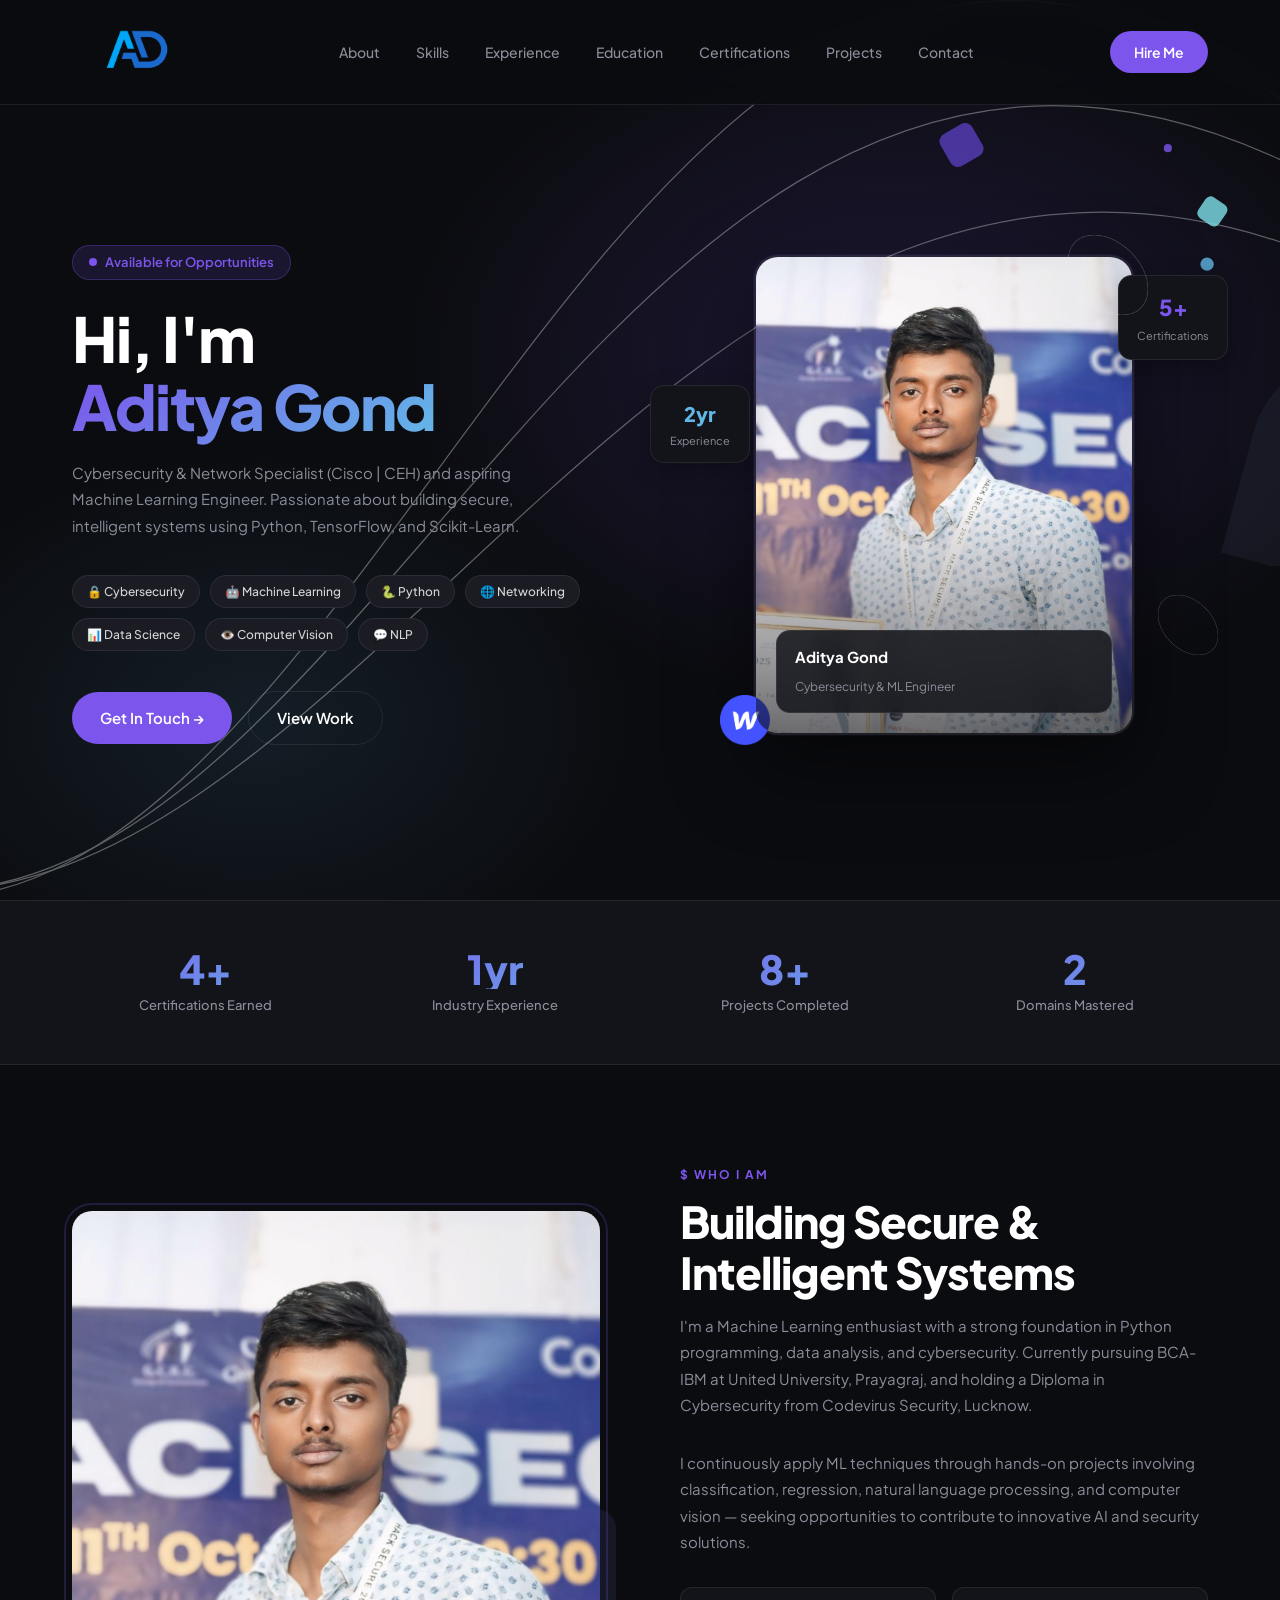
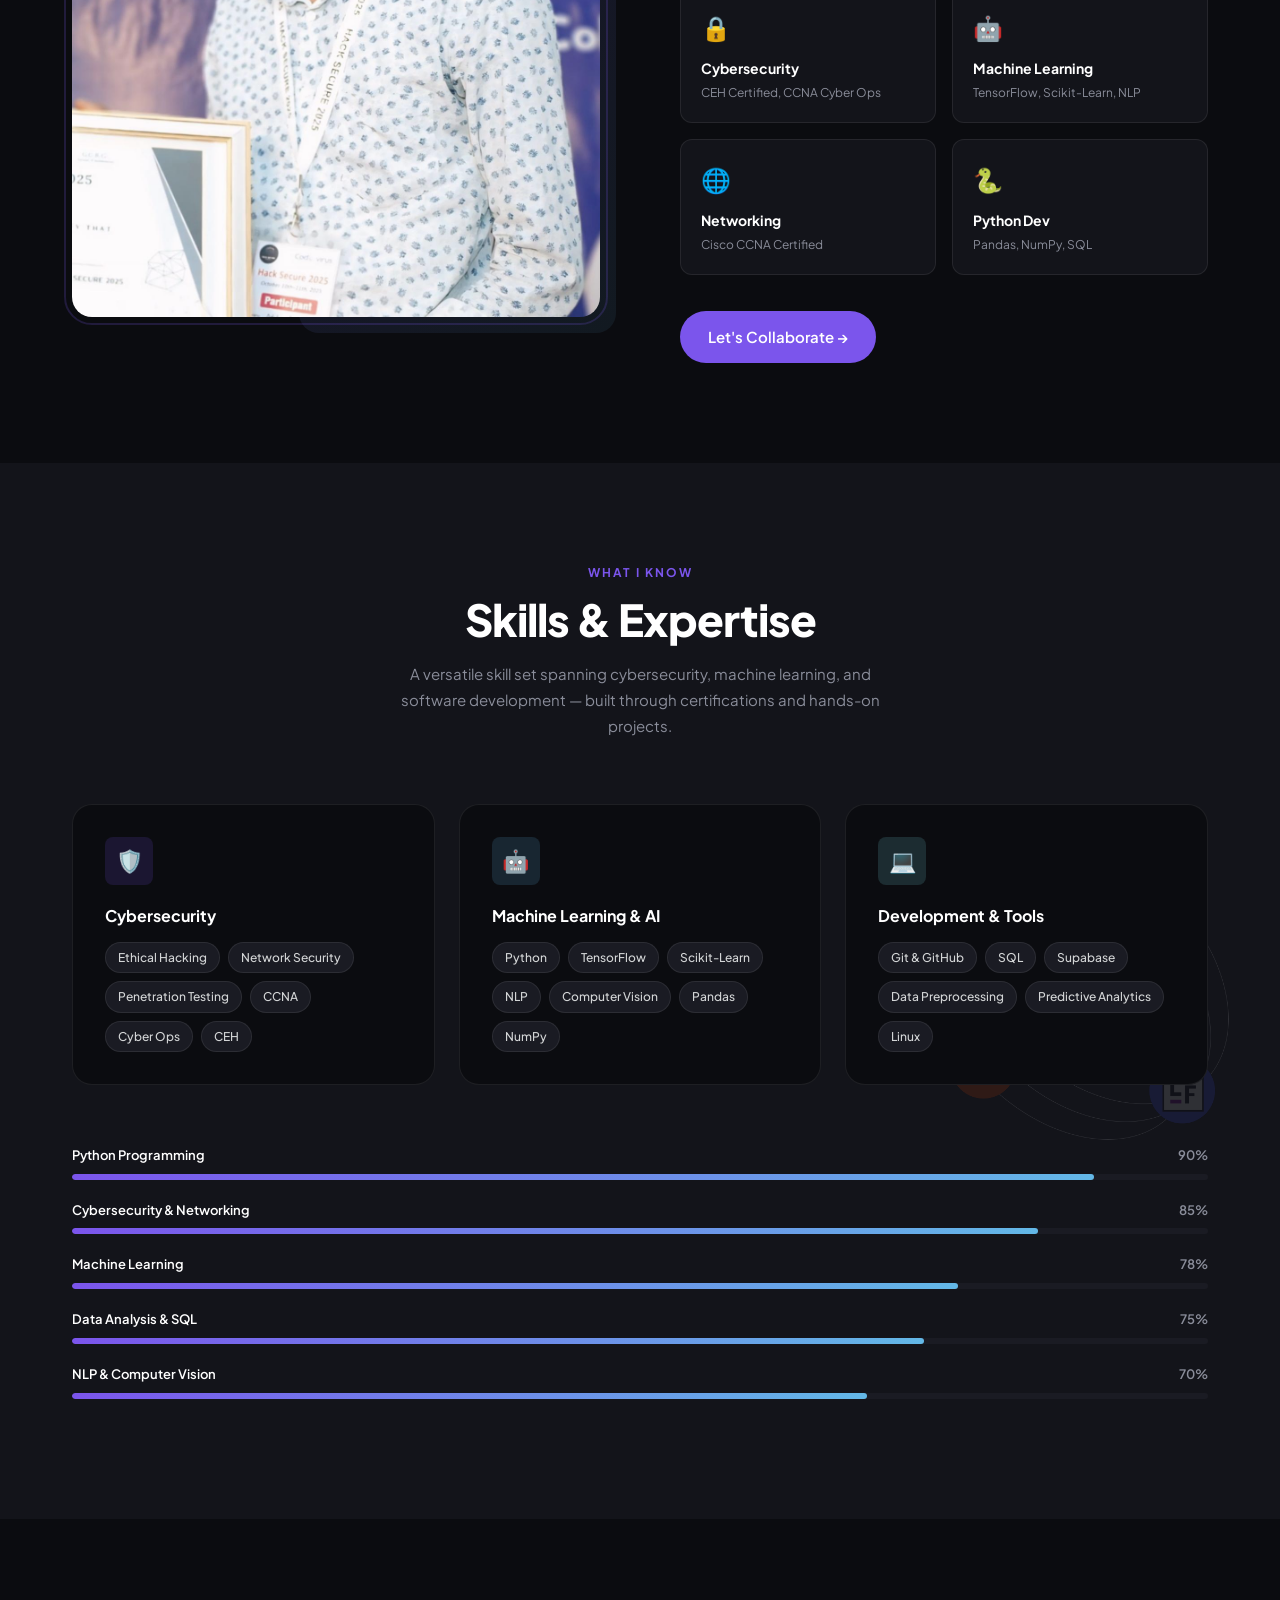
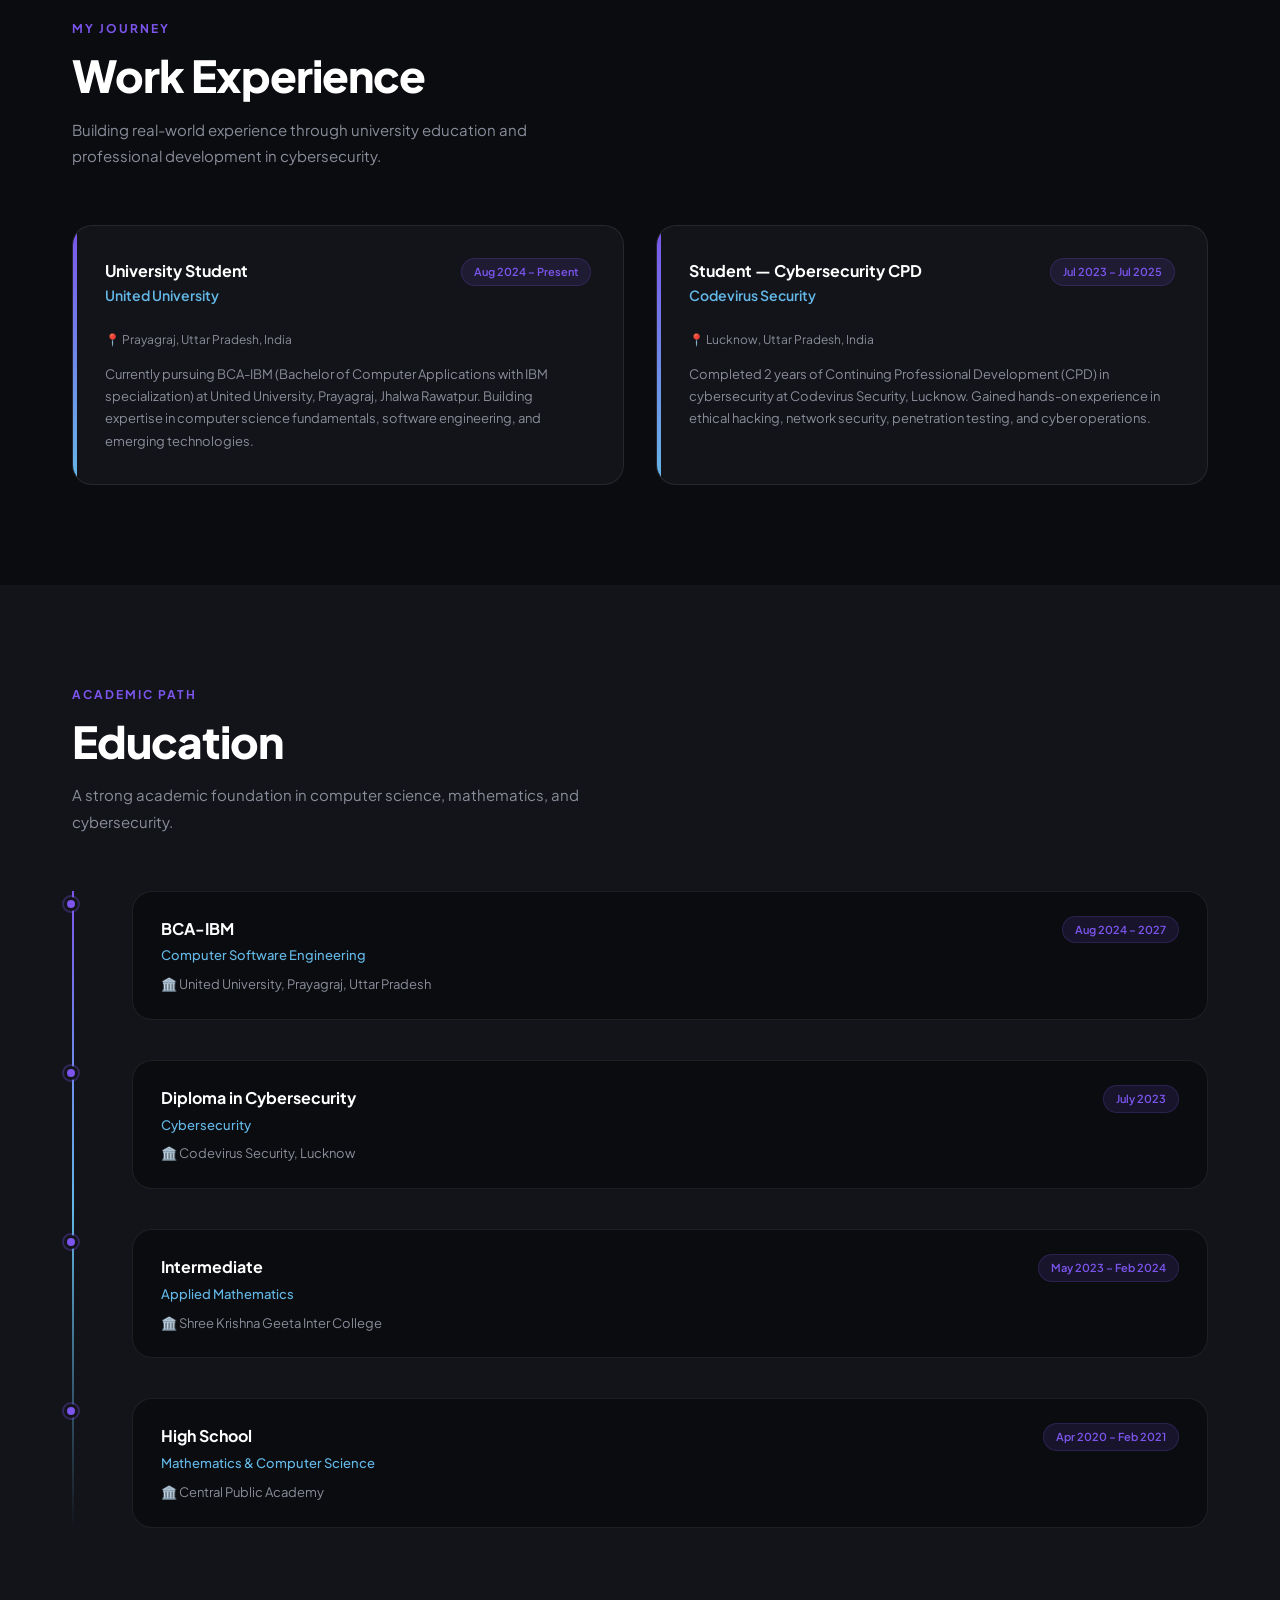
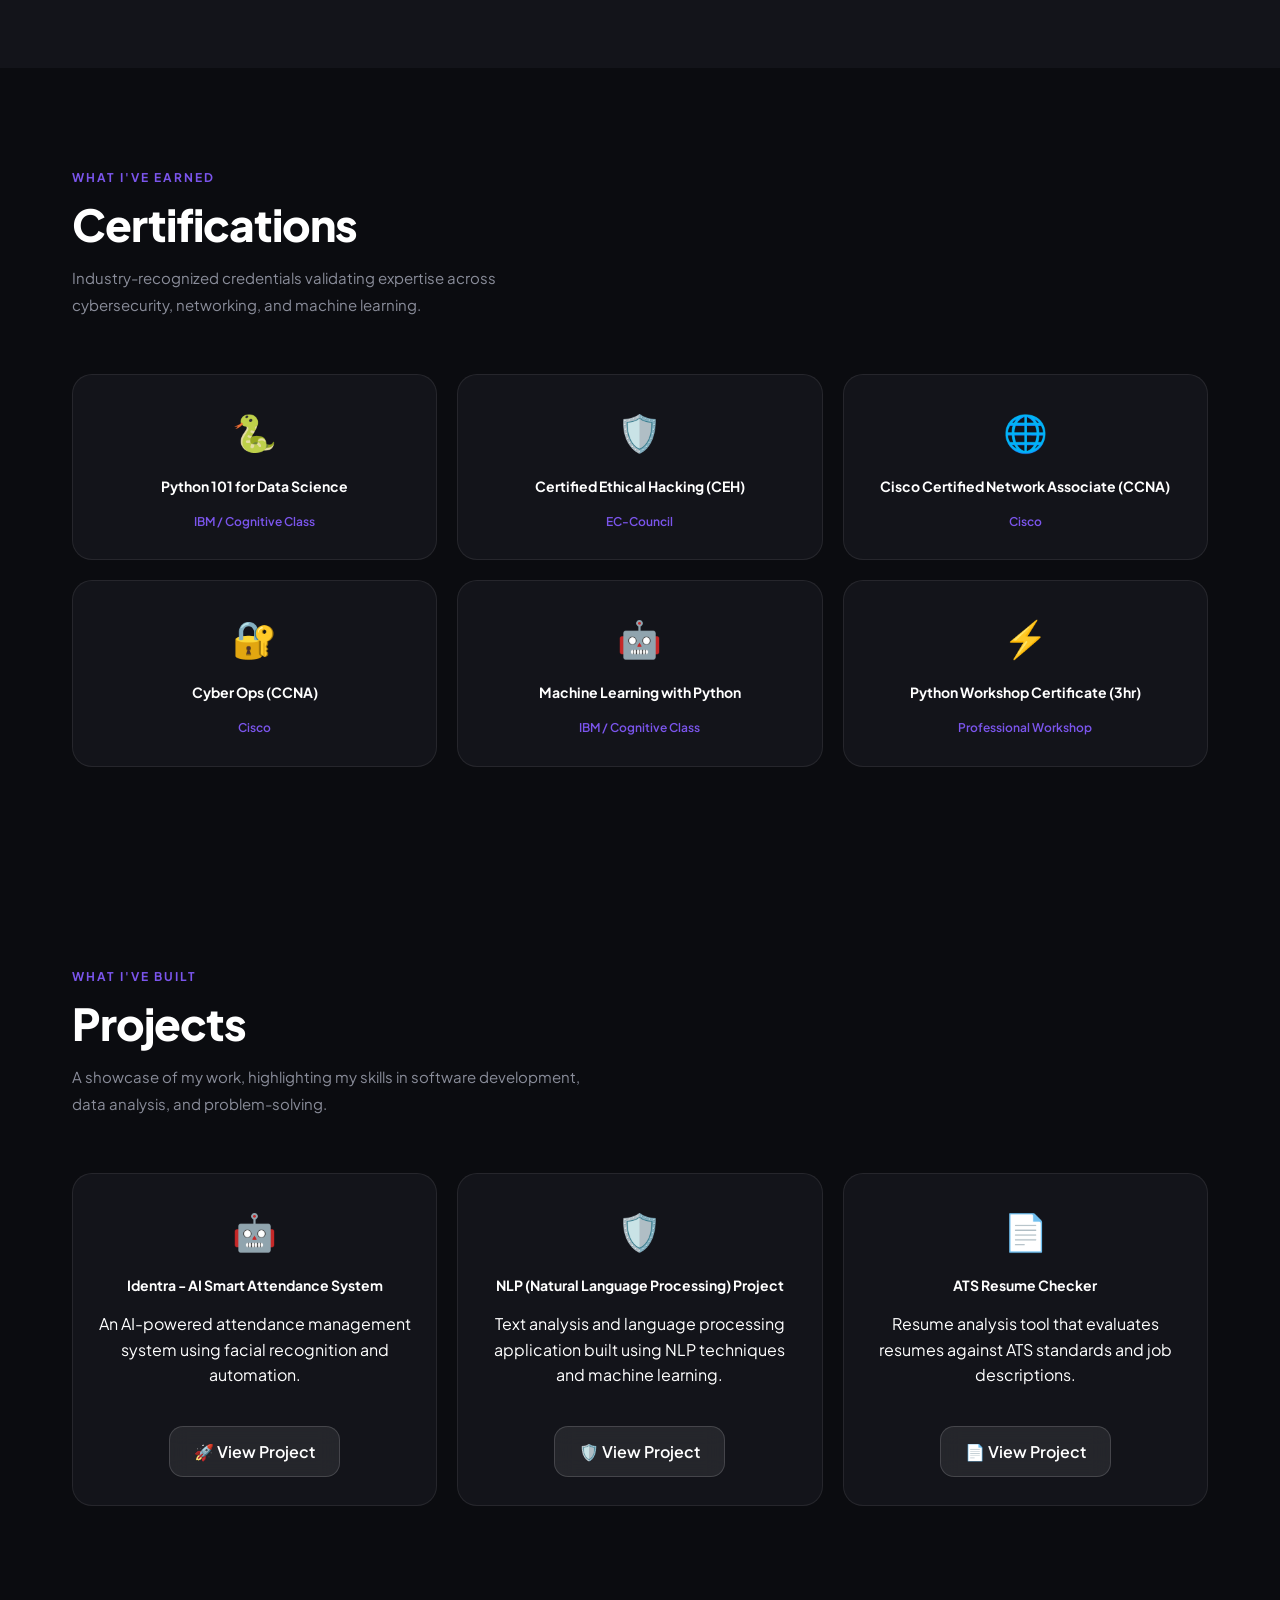
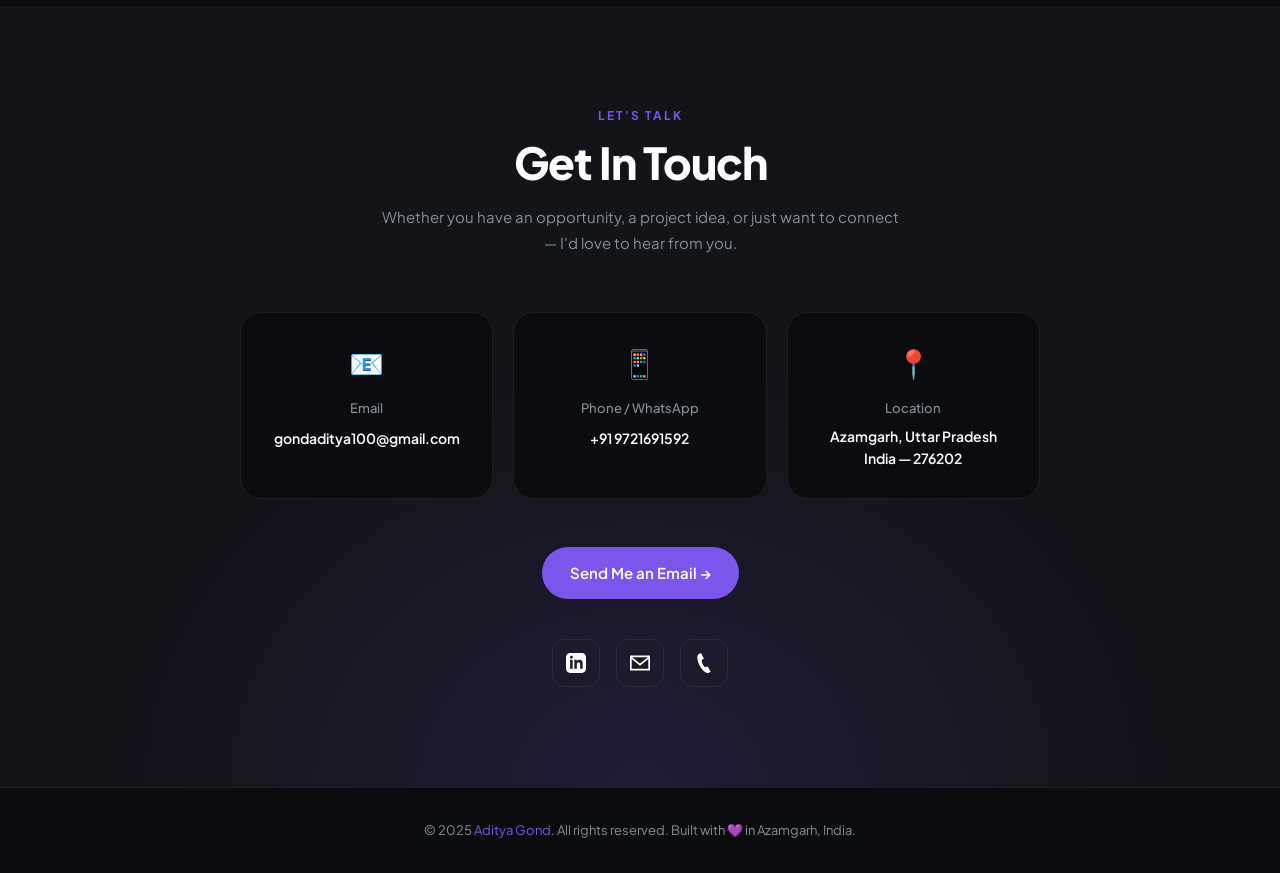
==== aditya_portfolio/index.html @ e2a52eba "Initial portfolio upload" ====
<!DOCTYPE html>
<html lang="en">
<head>
  <meta charset="UTF-8" />
  <meta name="viewport" content="width=device-width, initial-scale=1.0" />
  <title>Aditya Gond — Cybersecurity & ML Engineer</title>
  <meta name="description" content="Portfolio of Aditya Gond — Cybersecurity Specialist, Machine Learning Engineer, Python Developer." />
  <link rel="stylesheet" href="css/style.css" />
  <!-- Google Fonts -->
  <link rel="preconnect" href="https://fonts.googleapis.com" />
  <link rel="preconnect" href="https://fonts.gstatic.com" crossorigin />
</head>
<body>

<div id="loader-wrapper">
  <div class="loader"></div>
</div>

<!-- ══════════════════════════════════
     NAVBAR
══════════════════════════════════ -->
<nav class="navbar" id="navbar">
  <div class="container nav-inner">
    <a href="#" class="nav-logo">
      <img src="images/logo.png" alt="Logo">
    </a>

    <ul class="nav-links" id="navLinks">
      <li><a href="#about">About</a></li>
      <li><a href="#skills">Skills</a></li>
      <li><a href="#experience">Experience</a></li>
      <li><a href="#education">Education</a></li>
      <li><a href="#certifications">Certifications</a></li>
      <li><a href="#project">Projects</a></li>
      <li><a href="#contact">Contact</a></li>
      
    </ul>

    <a href="mailto:gondaditya100@gmail.com" class="nav-cta">Hire Me</a>

    <button class="nav-toggle" id="navToggle" aria-label="Toggle menu">
      <span></span><span></span><span></span>
    </button>
  </div>
</nav>


<!-- ══════════════════════════════════
     HERO
══════════════════════════════════ -->
<section class="hero" id="hero">
  <div class="hero-bg"></div>
  <div class="hero-lines"></div>

  <img src="assets/Pattern.svg"  class="hero-pattern" alt="" aria-hidden="true" />
  <img src="assets/squers.svg"   class="hero-squers"  alt="" aria-hidden="true" />

  <div class="container hero-inner">

    <!-- Left: text -->
    <div class="hero-text">
      <div class="hero-badge fade-up">
        <span class="dot"></span>
        Available for Opportunities
      </div>

      <h1 class="hero-title fade-up stagger-1">
        Hi, I'm<br />
        <span class="line-accent">Aditya Gond</span>
      </h1>

      <p class="hero-subtitle fade-up stagger-2">
        Cybersecurity &amp; Network Specialist (Cisco | CEH) and aspiring
        Machine Learning Engineer. Passionate about building secure, intelligent
        systems using Python, TensorFlow, and Scikit-Learn.
      </p>

      <div class="hero-tags fade-up stagger-3">
        <span class="hero-tag">🔒 Cybersecurity</span>
        <span class="hero-tag">🤖 Machine Learning</span>
        <span class="hero-tag">🐍 Python</span>
        <span class="hero-tag">🌐 Networking</span>
        <span class="hero-tag">📊 Data Science</span>
        <span class="hero-tag">👁️ Computer Vision</span>
        <span class="hero-tag">💬 NLP</span>
      </div>

      <div class="hero-actions fade-up stagger-4">
        <a href="#contact"    class="btn-primary">Get In Touch →</a>
        <a href="#experience" class="btn-outline">View Work</a>
      </div>
    </div>

    <!-- Right: Photo -->
    <div class="hero-photo-wrap">
      <div class="photo-card">
        <img src="images/profile.jpg" alt="Aditya Gond at Hack Secure 2025" />

        <div class="photo-badge">
          <strong>Aditya Gond</strong>
          <span>Cybersecurity &amp; ML Engineer</span>
        </div>
      </div>

      <div class="photo-stat">
        <div class="stat-num count-up" data-target="5" data-suffix="+">0+</div>
        <div class="stat-label">Certifications</div>
      </div>

      <div class="photo-stat2">
        <div class="stat-num count-up" data-target="2" data-suffix="yr">0yr</div>
        <div class="stat-label">Experience</div>
      </div>

      <img src="assets/Ellipse2155.png" class="ellipse-float el-1" alt="" aria-hidden="true" />
      <img src="assets/Ellipse2157.png" class="ellipse-float el-2" alt="" aria-hidden="true" />
      <img src="assets/Ellipse2163.png" class="ellipse-float el-3" alt="" aria-hidden="true" />
    </div>

  </div>
</section>


<!-- ══════════════════════════════════
     STATS BAR
══════════════════════════════════ -->
<div class="stats-bar">
  <div class="container">
    <div class="stats-grid">
      <div class="stat-item fade-up">
        <div class="num count-up" data-target="5" data-suffix="+">0+</div>
        <div class="label">Certifications Earned</div>
      </div>
      <div class="stat-item fade-up stagger-1">
        <div class="num count-up" data-target="2" data-suffix="yr">0yr</div>
        <div class="label">Industry Experience</div>
      </div>
      <div class="stat-item fade-up stagger-2">
        <div class="num count-up" data-target="10" data-suffix="+">0+</div>
        <div class="label">Projects Completed</div>
      </div>
      <div class="stat-item fade-up stagger-3">
        <div class="num count-up" data-target="3" data-suffix="">0</div>
        <div class="label">Domains Mastered</div>
      </div>
    </div>
  </div>
</div>


<!-- ══════════════════════════════════
     ABOUT
══════════════════════════════════ -->
<section class="section" id="about">
  <div class="container">
    <div class="about-grid">

      <div class="about-img-wrap fade-up">
        <img src="images/profile.jpg" alt="Aditya Gond" />
        <div class="about-bg-card"></div>
      </div>

      <div class="about-info">
        <p class="section-label fade-up">$ Who I Am</p>
        <h2 class="section-title fade-up stagger-1">
          Building Secure &amp;<br />Intelligent Systems
        </h2>
        <p class="section-desc fade-up stagger-2">
          I'm a Machine Learning enthusiast with a strong foundation in Python programming,
          data analysis, and cybersecurity. Currently pursuing BCA-IBM at United University,
          Prayagraj, and holding a Diploma in Cybersecurity from Codevirus Security, Lucknow.
        </p>
        <p class="section-desc fade-up stagger-3" style="margin-top:14px;">
          I continuously apply ML techniques through hands-on projects involving classification,
          regression, natural language processing, and computer vision — seeking opportunities
          to contribute to innovative AI and security solutions.
        </p>

        <div class="about-highlights">
          <div class="highlight-card fade-up">
            <div class="icon">🔒</div>
            <h4>Cybersecurity</h4>
            <p>CEH Certified, CCNA Cyber Ops</p>
          </div>
          <div class="highlight-card fade-up stagger-1">
            <div class="icon">🤖</div>
            <h4>Machine Learning</h4>
            <p>TensorFlow, Scikit-Learn, NLP</p>
          </div>
          <div class="highlight-card fade-up stagger-2">
            <div class="icon">🌐</div>
            <h4>Networking</h4>
            <p>Cisco CCNA Certified</p>
          </div>
          <div class="highlight-card fade-up stagger-3">
            <div class="icon">🐍</div>
            <h4>Python Dev</h4>
            <p>Pandas, NumPy, SQL</p>
          </div>
        </div>

        <div style="margin-top: 36px;" class="fade-up">
          <a href="mailto:gondaditya100@gmail.com" class="btn-primary">Let's Collaborate →</a>
        </div>
      </div>

    </div>
  </div>
</section>


<!-- ══════════════════════════════════
     SKILLS
══════════════════════════════════ -->
<section class="section skills-section" id="skills">
  <img src="assets/Skills.png" class="skills-bg-img" alt="" aria-hidden="true" />

  <div class="container">
    <div class="skills-header">
      <p class="section-label fade-up">What I Know</p>
      <h2 class="section-title fade-up stagger-1">Skills &amp; Expertise</h2>
      <p class="section-desc fade-up stagger-2">
        A versatile skill set spanning cybersecurity, machine learning, and
        software development — built through certifications and hands-on projects.
      </p>
    </div>

    <div class="skills-categories">
      <div class="skill-cat-card fade-up">
        <div class="skill-cat-icon icon-purple">🛡️</div>
        <h3>Cybersecurity</h3>
        <div class="skill-tags">
          <span class="skill-tag">Ethical Hacking</span>
          <span class="skill-tag">Network Security</span>
          <span class="skill-tag">Penetration Testing</span>
          <span class="skill-tag">CCNA</span>
          <span class="skill-tag">Cyber Ops</span>
          <span class="skill-tag">CEH</span>
        </div>
      </div>

      <div class="skill-cat-card fade-up stagger-1">
        <div class="skill-cat-icon icon-cyan">🤖</div>
        <h3>Machine Learning &amp; AI</h3>
        <div class="skill-tags">
          <span class="skill-tag">Python</span>
          <span class="skill-tag">TensorFlow</span>
          <span class="skill-tag">Scikit-Learn</span>
          <span class="skill-tag">NLP</span>
          <span class="skill-tag">Computer Vision</span>
          <span class="skill-tag">Pandas</span>
          <span class="skill-tag">NumPy</span>
        </div>
      </div>

      <div class="skill-cat-card fade-up stagger-2">
        <div class="skill-cat-icon icon-teal">💻</div>
        <h3>Development &amp; Tools</h3>
        <div class="skill-tags">
          <span class="skill-tag">Git &amp; GitHub</span>
          <span class="skill-tag">SQL</span>
          <span class="skill-tag">Supabase</span>
          <span class="skill-tag">Data Preprocessing</span>
          <span class="skill-tag">Predictive Analytics</span>
          <span class="skill-tag">Linux</span>
        </div>
      </div>
    </div>

    <!-- Skill proficiency bars -->
    <div class="skill-bars">
      <div class="skill-bar-item fade-up">
        <div class="skill-bar-header"><span>Python Programming</span><span>90%</span></div>
        <div class="bar-track"><div class="bar-fill" data-width="90%"></div></div>
      </div>
      <div class="skill-bar-item fade-up stagger-1">
        <div class="skill-bar-header"><span>Cybersecurity &amp; Networking</span><span>85%</span></div>
        <div class="bar-track"><div class="bar-fill" data-width="85%"></div></div>
      </div>
      <div class="skill-bar-item fade-up stagger-2">
        <div class="skill-bar-header"><span>Machine Learning</span><span>78%</span></div>
        <div class="bar-track"><div class="bar-fill" data-width="78%"></div></div>
      </div>
      <div class="skill-bar-item fade-up stagger-3">
        <div class="skill-bar-header"><span>Data Analysis &amp; SQL</span><span>75%</span></div>
        <div class="bar-track"><div class="bar-fill" data-width="75%"></div></div>
      </div>
      <div class="skill-bar-item fade-up">
        <div class="skill-bar-header"><span>NLP &amp; Computer Vision</span><span>70%</span></div>
        <div class="bar-track"><div class="bar-fill" data-width="70%"></div></div>
      </div>
    </div>

  </div>
</section>


<!-- ══════════════════════════════════
     EXPERIENCE
══════════════════════════════════ -->
<section class="section" id="experience">
  <div class="container">
    <p class="section-label fade-up">My Journey</p>
    <h2 class="section-title fade-up stagger-1">Work Experience</h2>
    <p class="section-desc fade-up stagger-2">
      Building real-world experience through university education and
      professional development in cybersecurity.
    </p>

    <div class="exp-grid">

      <div class="exp-card fade-up">
        <div class="exp-header">
          <div>
            <div class="exp-role">University Student</div>
            <div class="exp-org">United University</div>
          </div>
          <div class="exp-date">Aug 2024 – Present</div>
        </div>
        <div class="exp-loc">📍 Prayagraj, Uttar Pradesh, India</div>
        <p class="exp-desc">
          Currently pursuing BCA-IBM (Bachelor of Computer Applications with IBM specialization)
          at United University, Prayagraj, Jhalwa Rawatpur. Building expertise in computer
          science fundamentals, software engineering, and emerging technologies.
        </p>
      </div>

      <div class="exp-card fade-up stagger-1">
        <div class="exp-header">
          <div>
            <div class="exp-role">Student — Cybersecurity CPD</div>
            <div class="exp-org">Codevirus Security</div>
          </div>
          <div class="exp-date">Jul 2023 – Jul 2025</div>
        </div>
        <div class="exp-loc">📍 Lucknow, Uttar Pradesh, India</div>
        <p class="exp-desc">
          Completed 2 years of Continuing Professional Development (CPD) in cybersecurity
          at Codevirus Security, Lucknow. Gained hands-on experience in ethical hacking,
          network security, penetration testing, and cyber operations.
        </p>
      </div>

    </div>
  </div>
</section>


<!-- ══════════════════════════════════
     EDUCATION
══════════════════════════════════ -->
<section class="section edu-section" id="education">
  <div class="container">
    <p class="section-label fade-up">Academic Path</p>
    <h2 class="section-title fade-up stagger-1">Education</h2>
    <p class="section-desc fade-up stagger-2">
      A strong academic foundation in computer science, mathematics, and cybersecurity.
    </p>

    <div class="edu-timeline">

      <div class="edu-item fade-up">
        <div class="edu-card">
          <div class="edu-header">
            <div>
              <div class="edu-degree">BCA-IBM</div>
              <div class="edu-field">Computer Software Engineering</div>
            </div>
            <div class="exp-date">Aug 2024 – 2027</div>
          </div>
          <div class="edu-school">🏛️ United University, Prayagraj, Uttar Pradesh</div>
        </div>
      </div>

      <div class="edu-item fade-up stagger-1">
        <div class="edu-card">
          <div class="edu-header">
            <div>
              <div class="edu-degree">Diploma in Cybersecurity</div>
              <div class="edu-field">Cybersecurity</div>
            </div>
            <div class="exp-date">July 2023</div>
          </div>
          <div class="edu-school">🏛️ Codevirus Security, Lucknow</div>
        </div>
      </div>

      <div class="edu-item fade-up stagger-2">
        <div class="edu-card">
          <div class="edu-header">
            <div>
              <div class="edu-degree">Intermediate</div>
              <div class="edu-field">Applied Mathematics</div>
            </div>
            <div class="exp-date">May 2023 – Feb 2024</div>
          </div>
          <div class="edu-school">🏛️ Shree Krishna Geeta Inter College</div>
        </div>
      </div>

      <div class="edu-item fade-up stagger-3">
        <div class="edu-card">
          <div class="edu-header">
            <div>
              <div class="edu-degree">High School</div>
              <div class="edu-field">Mathematics &amp; Computer Science</div>
            </div>
            <div class="exp-date">Apr 2020 – Feb 2021</div>
          </div>
          <div class="edu-school">🏛️ Central Public Academy</div>
        </div>
      </div>

    </div>
  </div>
</section>


<!-- ══════════════════════════════════
     CERTIFICATIONS
══════════════════════════════════ -->
<section class="section" id="certifications">
  <div class="container">
    <p class="section-label fade-up">What I've Earned</p>
    <h2 class="section-title fade-up stagger-1">Certifications</h2>
    <p class="section-desc fade-up stagger-2">
      Industry-recognized credentials validating expertise across cybersecurity,
      networking, and machine learning.
    </p>

    <div class="cert-grid">

      <div class="cert-card fade-up">
        <div class="cert-icon">🐍</div>
        <div class="cert-name">Python 101 for Data Science</div>
        <div class="cert-issuer">IBM / Cognitive Class</div>
      </div>

      <div class="cert-card fade-up stagger-1">
        <div class="cert-icon">🛡️</div>
        <div class="cert-name">Certified Ethical Hacking (CEH)</div>
        <div class="cert-issuer">EC-Council</div>
      </div>

      <div class="cert-card fade-up stagger-2">
        <div class="cert-icon">🌐</div>
        <div class="cert-name">Cisco Certified Network Associate (CCNA)</div>
        <div class="cert-issuer">Cisco</div>
      </div>

      <div class="cert-card fade-up">
        <div class="cert-icon">🔐</div>
        <div class="cert-name">Cyber Ops (CCNA)</div>
        <div class="cert-issuer">Cisco</div>
      </div>

      <div class="cert-card fade-up stagger-1">
        <div class="cert-icon">🤖</div>
        <div class="cert-name">Machine Learning with Python</div>
        <div class="cert-issuer">IBM / Cognitive Class</div>
      </div>

      <div class="cert-card fade-up stagger-2">
        <div class="cert-icon">⚡</div>
        <div class="cert-name">Python Workshop Certificate (3hr)</div>
        <div class="cert-issuer">Professional Workshop</div>
      </div>

    </div>
  </div>
</section>

<!-- ══════════════════════════════════
     PROJECTS
══════════════════════════════════ -->

<section class="section" id="projects">
  <div class="container">
    <p class="section-label fade-up">What I've Built</p>
    <h2 class="section-title fade-up stagger-1">Projects</h2>
    <p class="section-desc fade-up stagger-2">
      A showcase of my work, highlighting my skills in software development, data analysis, and problem-solving.
    </p>

    <div class="cert-grid">

      <!-- Project 1 -->
      <div class="cert-card fade-up">
        <div class="project-icon">🤖</div>
        <div class="cert-name">Identra - AI Smart Attendance System</div>
        <p class="cert-desc">
          An AI-powered attendance management system using facial recognition and automation.
        </p>
        <br>
         <a href="https://identra-ai.streamlit.app/"
         target="_blank"
         class="project-btn">
         🚀 View Project
        </a>
      </div>

      <!-- Project 2 -->
      <div class="cert-card fade-up stagger-1">
        <div class="project-icon">🛡️</div>
        <div class="cert-name">NLP (Natural Language Processing) Project</div>
        <p class="cert-desc">
          Text analysis and language processing application built using NLP techniques and machine learning.
        </p>
        <br>
          <a href="https://identra-ai.streamlit.app/"
          target="_blank"
          class="project-btn">
         🛡️ View Project
        </a>
      </div>

      <!-- Project 3 -->
      <div class="cert-card fade-up stagger-2">
        <div class="project-icon">📄</div>
        <div class="cert-name">ATS Resume Checker</div>
        <p class="cert-desc">
          Resume analysis tool that evaluates resumes against ATS standards and job descriptions.
        </p>
        <br>
         <a href="https://identra-ai.streamlit.app/"
         target="_blank"
         class="project-btn">
         📄 View Project
        </a>
      </div>
    </div>
  </div>
</section>
<!-- ══════════════════════════════════
     CONTACT
══════════════════════════════════ -->
<section class="section contact-section" id="contact">
  <div class="contact-bg"></div>
  <div class="container">
    <div class="contact-inner">
      <p class="section-label fade-up">Let's Talk</p>
      <h2 class="section-title fade-up stagger-1">Get In Touch</h2>
      <p class="section-desc fade-up stagger-2">
        Whether you have an opportunity, a project idea, or just want to connect —
        I'd love to hear from you.
      </p>

      <div class="contact-cards">
        <div class="contact-card fade-up">
          <div class="c-icon">📧</div>
          <h4>Email</h4>
          <a href="mailto:gondaditya100@gmail.com">gondaditya100@gmail.com</a>
        </div>
        <div class="contact-card fade-up stagger-1">
          <div class="c-icon">📱</div>
          <h4>Phone / WhatsApp</h4>
          <a href="tel:+919721691592">+91 9721691592</a>
        </div>
        <div class="contact-card fade-up stagger-2">
          <div class="c-icon">📍</div>
          <h4>Location</h4>
          <p>Azamgarh, Uttar Pradesh<br />India — 276202</p>
        </div>
      </div>

      <div class="fade-up">
        <a href="mailto:gondaditya100@gmail.com" class="btn-primary">Send Me an Email →</a>
      </div>

      <div class="social-links fade-up stagger-1">
        <a href="https://www.linkedin.com/in/adityagond-712968280" target="_blank" rel="noopener"
           class="social-link" title="LinkedIn">
          <svg xmlns="http://www.w3.org/2000/svg" width="20" height="20" fill="currentColor" viewBox="0 0 24 24">
            <path d="M19 0h-14c-2.761 0-5 2.239-5 5v14c0 2.761 2.239 5 5 5h14c2.762 0 5-2.239 5-5v-14c0-2.761-2.238-5-5-5zm-11 19h-3v-11h3v11zm-1.5-12.268c-.966 0-1.75-.79-1.75-1.764s.784-1.764 1.75-1.764 1.75.79 1.75 1.764-.783 1.764-1.75 1.764zm13.5 12.268h-3v-5.604c0-3.368-4-3.113-4 0v5.604h-3v-11h3v1.765c1.396-2.586 7-2.777 7 2.476v6.759z"/>
          </svg>
        </a>
        <a href="mailto:gondaditya100@gmail.com" class="social-link" title="Email">
          <svg xmlns="http://www.w3.org/2000/svg" width="20" height="20" fill="currentColor" viewBox="0 0 24 24">
            <path d="M0 3v18h24v-18h-24zm21.518 2l-9.518 7.713-9.518-7.713h19.036zm-19.518 14v-11.817l10 8.104 10-8.104v11.817h-20z"/>
          </svg>
        </a>
        <a href="tel:+919721691592" class="social-link" title="Phone">
          <svg xmlns="http://www.w3.org/2000/svg" width="20" height="20" fill="currentColor" viewBox="0 0 24 24">
            <path d="M20 22.621l-3.521-6.795c-.008.004-1.974.97-2.064 1.011-2.24 1.086-6.799-7.82-4.609-8.994l2.083-1.026-3.493-6.817-2.106 1.039c-7.202 3.755 4.233 25.982 11.6 22.615.121-.055 2.102-1.029 2.11-1.033z"/>
          </svg>
        </a>
      </div>

    </div>
  </div>
</section>


<!-- ══════════════════════════════════
     FOOTER
══════════════════════════════════ -->
<footer>
  <div class="container">
    <p>© 2025 <span>Aditya Gond</span>. All rights reserved. Built with 💜 in Azamgarh, India.</p>
  </div>
</footer>


<script src="js/main.js"></script>
</body>
</html>
---- aditya_portfolio/css/style.css ----
/* ============================================================
   Aditya Gond Portfolio — style.css
   Dark Designer Portfolio (matches Webflow Community template)
   ============================================================ */

@import url('https://fonts.googleapis.com/css2?family=Plus+Jakarta+Sans:wght@300;400;500;600;700;800&family=Inter:wght@300;400;500;600&display=swap');

/* ── Reset & Base ── */
*, *::before, *::after { box-sizing: border-box; margin: 0; padding: 0; }

:root {
  --bg-dark:       #0B0C10;
  --bg-card:       #13141A;
  --bg-card2:      #1A1B23;
  --accent-purple: #7B55EC;
  --accent-cyan:   #63B8E7;
  --accent-teal:   #7DE0EA;
  --accent-blue:   #583FBC;
  --text-white:    #FFFFFF;
  --text-light:    #D3D5D6;
  --text-muted:    #8A8D9A;
  --border:        rgba(255,255,255,0.08);
  --radius-lg:     20px;
  --radius-md:     12px;
  --radius-sm:     8px;
}

html { scroll-behavior: smooth; }

body {
  font-family: 'Plus Jakarta Sans', 'Inter', sans-serif;
  background: var(--bg-dark);
  color: var(--text-white);
  overflow-x: hidden;
  line-height: 1.6;
}

a { text-decoration: none; color: inherit; }
ul { list-style: none; }
img { display: block; max-width: 100%; }

/* ── Scrollbar ── */
::-webkit-scrollbar { width: 5px; }
::-webkit-scrollbar-track { background: var(--bg-dark); }
::-webkit-scrollbar-thumb { background: var(--accent-purple); border-radius: 3px; }

/* ── Container ── */
.container { max-width: 1200px; margin: 0 auto; padding: 0 32px; }

/* ━━━━━━━━━━━━━━━━━━━━━━━━━━━━━━━━━━━━━━
   NAVIGATION
━━━━━━━━━━━━━━━━━━━━━━━━━━━━━━━━━━━━━━ */

/* Navbar */
.navbar {
  position: fixed;
  top: 0;
  left: 0;
  right: 0;
  z-index: 1000;

  padding: 12px 0;
  background: rgba(11, 12, 16, 0.85);
  backdrop-filter: blur(12px);
  border-bottom: 1px solid var(--border);

  transition: padding 0.3s;
}

.navbar.scrolled {
  padding: 8px 0;
}

.nav-inner {
  display: flex;
  align-items: center;
  justify-content: space-between;
}

/* Logo */
.nav-logo {
  display: flex;
  align-items: center;
}

.nav-logo img {
  height: 85px; /* 50px, 70px, 80px try kar sakte ho */
  width: auto;
}

/* Navigation Links */
.nav-links {
  display: flex;
  gap: 36px;
}

.nav-links a {
  font-size: 14px;
  font-weight: 500;
  color: var(--text-muted);
  transition: color 0.2s;
  position: relative;
}

.nav-links a::after {
  content: '';
  position: absolute;
  bottom: -4px;
  left: 0;
  right: 0;
  height: 2px;
  background: var(--accent-purple);

  transform: scaleX(0);
  transform-origin: left;
  transition: transform 0.25s;
}

.nav-links a:hover,
.nav-links a.active {
  color: var(--text-white);
}

.nav-links a:hover::after,
.nav-links a.active::after {
  transform: scaleX(1);
}

/* Hire Me Button */
.nav-cta {
  background: var(--accent-purple);
  color: #fff;
  padding: 10px 24px;
  border-radius: 50px;
  font-size: 14px;
  font-weight: 600;
  transition: background 0.2s, transform 0.2s;
}

.nav-cta:hover {
  background: #6944d4;
  transform: translateY(-1px);
}

/* Mobile Menu */
.nav-toggle {
  display: none;
  flex-direction: column;
  gap: 5px;
  cursor: pointer;
}

.nav-logo {
  height: 80px;
  display: flex;
  align-items: center;
}

.nav-logo img {
  height: 130px;
  width: auto;
  transform: scale(1.4) translateY(5px);
  transform-origin: center center;
}


.nav-toggle span {
  width: 24px;
  height: 2px;
  background: var(--text-white);
  border-radius: 2px;
  transition: all 0.3s;
}

/* ━━━━━━━━━━━━━━━━━━━━━━━━━━━━━━━━━━━━━━
   HERO SECTION
━━━━━━━━━━━━━━━━━━━━━━━━━━━━━━━━━━━━━━ */
.hero {
  min-height: 100vh;
  display: flex;
  align-items: center;
  position: relative;
  overflow: hidden;
  padding-top: 90px;
}

.hero-bg {
  position: absolute;
  inset: 0;
  background: radial-gradient(ellipse 60% 60% at 70% 40%, rgba(123,85,236,0.18) 0%, transparent 65%),
              radial-gradient(ellipse 50% 50% at 20% 80%, rgba(99,184,231,0.10) 0%, transparent 60%);
}

.hero-lines {
  position: absolute;
  inset: 0;
  opacity: 0.4;
  background-image: url('../assets/Lines.svg');
  background-size: cover;
  background-position: center;
}

.hero-pattern {
  position: absolute;
  right: -60px;
  top: 50%;
  transform: translateY(-50%);
  width: 500px;
  opacity: 0.6;
  pointer-events: none;
}

.hero-squers {
  position: absolute;
  right: 50px;
  top: 120px;
  width: 300px;
  opacity: 0.8;
  pointer-events: none;
  animation: floatShapes 6s ease-in-out infinite;
}

.hero-inner {
  position: relative;
  z-index: 2;
  display: grid;
  grid-template-columns: 1fr 1fr;
  gap: 80px;
  align-items: center;
  width: 100%;
}

/* Left — Text */
.hero-badge {
  display: inline-flex;
  align-items: center;
  gap: 8px;
  background: rgba(123,85,236,0.15);
  border: 1px solid rgba(123,85,236,0.3);
  border-radius: 50px;
  padding: 6px 16px;
  font-size: 13px;
  color: var(--accent-purple);
  font-weight: 600;
  margin-bottom: 24px;
}
.hero-badge .dot {
  width: 8px; height: 8px;
  background: var(--accent-purple);
  border-radius: 50%;
  animation: pulse 1.5s infinite;
}

.hero-title {
  font-size: clamp(36px, 5vw, 62px);
  font-weight: 800;
  line-height: 1.1;
  letter-spacing: -1.5px;
  margin-bottom: 20px;
}
.hero-title .line-accent {
  background: linear-gradient(135deg, var(--accent-purple), var(--accent-cyan));
  -webkit-background-clip: text;
  -webkit-text-fill-color: transparent;
  background-clip: text;
}

.hero-subtitle {
  font-size: 15px;
  color: var(--text-muted);
  max-width: 480px;
  line-height: 1.75;
  margin-bottom: 36px;
}

.hero-tags {
  display: flex;
  flex-wrap: wrap;
  gap: 10px;
  margin-bottom: 40px;
}
.hero-tag {
  background: var(--bg-card2);
  border: 1px solid var(--border);
  border-radius: 50px;
  padding: 6px 14px;
  font-size: 12px;
  font-weight: 500;
  color: var(--text-light);
}

.hero-actions {
  display: flex;
  gap: 16px;
  align-items: center;
}

.btn-primary {
  display: inline-flex;
  align-items: center;
  gap: 8px;
  background: var(--accent-purple);
  color: #fff;
  padding: 14px 28px;
  border-radius: 50px;
  font-size: 15px;
  font-weight: 600;
  transition: all 0.25s;
  border: none;
  cursor: pointer;
}
.btn-primary:hover { background: #6944d4; transform: translateY(-2px); box-shadow: 0 12px 32px rgba(123,85,236,0.35); }

.btn-outline {
  display: inline-flex;
  align-items: center;
  gap: 8px;
  background: transparent;
  color: var(--text-white);
  padding: 14px 28px;
  border-radius: 50px;
  font-size: 15px;
  font-weight: 600;
  border: 1px solid var(--border);
  transition: all 0.25s;
  cursor: pointer;
}
.btn-outline:hover { border-color: var(--accent-purple); color: var(--accent-purple); transform: translateY(-2px); }

/* Right — Profile Card */
.hero-photo-wrap {
  position: relative;
  display: flex;
  justify-content: center;
}

.photo-card {
  position: relative;
  width: 380px;
  height: 480px;
  border-radius: 24px;
  overflow: hidden;
  border: 2px solid var(--border);
  box-shadow: 0 32px 80px rgba(0,0,0,0.5), 0 0 0 1px rgba(123,85,236,0.1);
}

.photo-card img {
  width: 100%;
  height: 100%;
  object-fit: cover;
  object-position: top;
}

.photo-card::before {
  content: '';
  position: absolute;
  inset: 0;
  background: linear-gradient(to top, rgba(11,12,16,0.6) 0%, transparent 50%);
  z-index: 1;
}

.photo-badge {
  position: absolute;
  bottom: 20px;
  left: 20px;
  right: 20px;
  z-index: 2;
  background: rgba(19,20,26,0.85);
  backdrop-filter: blur(10px);
  border: 1px solid var(--border);
  border-radius: 14px;
  padding: 14px 18px;
}
.photo-badge strong { display: block; font-size: 15px; font-weight: 700; margin-bottom: 3px; }
.photo-badge span { font-size: 12px; color: var(--text-muted); }

.photo-stat {
  position: absolute;
  top: 20px;
  right: -20px;
  background: var(--bg-card);
  border: 1px solid var(--border);
  border-radius: 14px;
  padding: 14px 18px;
  text-align: center;
  min-width: 110px;
  box-shadow: 0 8px 24px rgba(0,0,0,0.3);
}
.photo-stat .stat-num { font-size: 22px; font-weight: 800; color: var(--accent-purple); }
.photo-stat .stat-label { font-size: 11px; color: var(--text-muted); margin-top: 2px; }

.photo-stat2 {
  position: absolute;
  top: 130px;
  left: -30px;
  background: var(--bg-card);
  border: 1px solid var(--border);
  border-radius: 14px;
  padding: 12px 16px;
  text-align: center;
  min-width: 100px;
  box-shadow: 0 8px 24px rgba(0,0,0,0.3);
}
.photo-stat2 .stat-num { font-size: 20px; font-weight: 800; color: var(--accent-cyan); }
.photo-stat2 .stat-label { font-size: 11px; color: var(--text-muted); margin-top: 2px; }

/* Floating ellipses */
.ellipse-float {
  position: absolute;
  pointer-events: none;
}
.el-1 { width: 80px; top: -20px; right: 60px; animation: floatShapes 5s ease-in-out infinite; }
.el-2 { width: 60px; bottom: 80px; right: -10px; animation: floatShapes 7s ease-in-out infinite 1s; }
.el-3 { width: 50px; bottom: -10px; left: 40px; animation: floatShapes 6s ease-in-out infinite 0.5s; }

/* ━━━━━━━━━━━━━━━━━━━━━━━━━━━━━━━━━━━━━━
   STATS BAR
━━━━━━━━━━━━━━━━━━━━━━━━━━━━━━━━━━━━━━ */
.stats-bar {
  padding: 48px 0;
  border-top: 1px solid var(--border);
  border-bottom: 1px solid var(--border);
  background: var(--bg-card);
}
.stats-grid {
  display: grid;
  grid-template-columns: repeat(4, 1fr);
  gap: 24px;
  text-align: center;
}
.stat-item .num {
  font-size: 40px;
  font-weight: 800;
  background: linear-gradient(135deg, var(--accent-purple), var(--accent-cyan));
  -webkit-background-clip: text;
  -webkit-text-fill-color: transparent;
  background-clip: text;
  line-height: 1;
  margin-bottom: 6px;
}
.stat-item .label {
  font-size: 13px;
  color: var(--text-muted);
  font-weight: 500;
}
.stats-divider {
  width: 1px;
  background: var(--border);
  height: 60px;
  margin: auto;
  display: none;
}

/* ━━━━━━━━━━━━━━━━━━━━━━━━━━━━━━━━━━━━━━
   SECTION COMMON
━━━━━━━━━━━━━━━━━━━━━━━━━━━━━━━━━━━━━━ */
.section { padding: 100px 0; }
.section-label {
  font-size: 12px;
  font-weight: 700;
  letter-spacing: 2px;
  text-transform: uppercase;
  color: var(--accent-purple);
  margin-bottom: 12px;
}
.section-title {
  font-size: clamp(28px, 4vw, 44px);
  font-weight: 800;
  letter-spacing: -1px;
  line-height: 1.15;
  margin-bottom: 16px;
}
.section-desc {
  font-size: 15px;
  color: var(--text-muted);
  max-width: 520px;
  line-height: 1.75;
}

/* ━━━━━━━━━━━━━━━━━━━━━━━━━━━━━━━━━━━━━━
   ABOUT SECTION
━━━━━━━━━━━━━━━━━━━━━━━━━━━━━━━━━━━━━━ */
.about-grid {
  display: grid;
  grid-template-columns: 1fr 1fr;
  gap: 80px;
  align-items: center;
}

.about-img-wrap {
  position: relative;
}
.about-img-wrap img {
  width: 100%;
  border-radius: var(--radius-lg);
  filter: grayscale(15%);
}
.about-img-wrap::before {
  content: '';
  position: absolute;
  inset: -8px;
  border: 2px solid rgba(123,85,236,0.2);
  border-radius: 28px;
  pointer-events: none;
}

.about-bg-card {
  position: absolute;
  bottom: -16px;
  right: -16px;
  width: 60%;
  height: 60%;
  background: linear-gradient(135deg, rgba(123,85,236,0.12), rgba(99,184,231,0.08));
  border-radius: var(--radius-lg);
  z-index: -1;
}

.about-info { }
.about-info .section-desc { max-width: 100%; margin-bottom: 32px; }

.about-highlights {
  display: grid;
  grid-template-columns: 1fr 1fr;
  gap: 16px;
  margin-top: 32px;
}
.highlight-card {
  background: var(--bg-card);
  border: 1px solid var(--border);
  border-radius: var(--radius-md);
  padding: 20px;
  transition: border-color 0.2s, transform 0.2s;
}
.highlight-card:hover { border-color: rgba(123,85,236,0.4); transform: translateY(-3px); }
.highlight-card .icon {
  font-size: 24px;
  margin-bottom: 10px;
}
.highlight-card h4 { font-size: 14px; font-weight: 700; margin-bottom: 4px; }
.highlight-card p { font-size: 12px; color: var(--text-muted); }

/* ━━━━━━━━━━━━━━━━━━━━━━━━━━━━━━━━━━━━━━
   SKILLS SECTION
━━━━━━━━━━━━━━━━━━━━━━━━━━━━━━━━━━━━━━ */
.skills-section {
  background: var(--bg-card);
  position: relative;
  overflow: hidden;
}

.skills-bg-img {
  position: absolute;
  right: 0;
  top: 50%;
  transform: translateY(-50%);
  width: 400px;
  opacity: 0.12;
  pointer-events: none;
}

.skills-header {
  text-align: center;
  margin-bottom: 64px;
}
.skills-header .section-desc { margin: 0 auto; }

.skills-categories {
  display: grid;
  grid-template-columns: repeat(3, 1fr);
  gap: 24px;
  margin-bottom: 60px;
}

.skill-cat-card {
  background: var(--bg-dark);
  border: 1px solid var(--border);
  border-radius: var(--radius-lg);
  padding: 32px;
  transition: border-color 0.25s, transform 0.25s;
}
.skill-cat-card:hover { border-color: rgba(123,85,236,0.4); transform: translateY(-4px); }

.skill-cat-icon {
  width: 48px; height: 48px;
  border-radius: var(--radius-sm);
  display: flex;
  align-items: center;
  justify-content: center;
  font-size: 22px;
  margin-bottom: 18px;
}
.icon-purple { background: rgba(123,85,236,0.15); }
.icon-cyan   { background: rgba(99,184,231,0.15); }
.icon-teal   { background: rgba(125,224,234,0.15); }

.skill-cat-card h3 { font-size: 16px; font-weight: 700; margin-bottom: 14px; }
.skill-tags { display: flex; flex-wrap: wrap; gap: 8px; }
.skill-tag {
  background: var(--bg-card2);
  border: 1px solid var(--border);
  border-radius: 50px;
  padding: 5px 12px;
  font-size: 12px;
  color: var(--text-light);
  font-weight: 500;
}

/* Skill bars */
.skill-bars { margin-top: 40px; }
.skill-bar-item { margin-bottom: 20px; }
.skill-bar-header { display: flex; justify-content: space-between; margin-bottom: 8px; font-size: 13px; font-weight: 600; }
.skill-bar-header span:last-child { color: var(--text-muted); }
.bar-track {
  height: 6px;
  background: var(--bg-card2);
  border-radius: 3px;
  overflow: hidden;
}
.bar-fill {
  height: 100%;
  border-radius: 3px;
  background: linear-gradient(90deg, var(--accent-purple), var(--accent-cyan));
  width: 0;
  transition: width 1.2s cubic-bezier(0.4, 0, 0.2, 1);
}



/* ━━━━━━━━━━━━━━━━━━━━━━━━━━━━━━━━━━━━━━
   EXPERIENCE SECTION
━━━━━━━━━━━━━━━━━━━━━━━━━━━━━━━━━━━━━━ */
.exp-grid {
  display: grid;
  grid-template-columns: 1fr 1fr;
  gap: 32px;
  margin-top: 56px;
}

.exp-card {
  background: var(--bg-card);
  border: 1px solid var(--border);
  border-radius: var(--radius-lg);
  padding: 32px;
  position: relative;
  overflow: hidden;
  transition: border-color 0.25s, transform 0.25s;
}
.exp-card::before {
  content: '';
  position: absolute;
  top: 0; left: 0;
  width: 4px;
  height: 100%;
  background: linear-gradient(180deg, var(--accent-purple), var(--accent-cyan));
}
.exp-card:hover { border-color: rgba(123,85,236,0.35); transform: translateY(-4px); }

.exp-header { display: flex; justify-content: space-between; align-items: flex-start; margin-bottom: 12px; }
.exp-role { font-size: 16px; font-weight: 700; }
.exp-date {
  background: rgba(123,85,236,0.12);
  border: 1px solid rgba(123,85,236,0.2);
  border-radius: 50px;
  padding: 4px 12px;
  font-size: 11px;
  color: var(--accent-purple);
  font-weight: 600;
  white-space: nowrap;
}
.exp-org { font-size: 14px; color: var(--accent-cyan); font-weight: 600; margin-bottom: 12px; }
.exp-loc { font-size: 12px; color: var(--text-muted); margin-bottom: 14px; }
.exp-desc { font-size: 13px; color: var(--text-muted); line-height: 1.7; }

/* ━━━━━━━━━━━━━━━━━━━━━━━━━━━━━━━━━━━━━━
   EDUCATION SECTION
━━━━━━━━━━━━━━━━━━━━━━━━━━━━━━━━━━━━━━ */
.edu-section { background: var(--bg-card); }

.edu-timeline {
  position: relative;
  margin-top: 56px;
  padding-left: 30px;
}
.edu-timeline::before {
  content: '';
  position: absolute;
  left: 0;
  top: 0; bottom: 0;
  width: 2px;
  background: linear-gradient(180deg, var(--accent-purple), var(--accent-cyan), transparent);
}

.edu-item {
  position: relative;
  margin-bottom: 40px;
  padding-left: 30px;
}
.edu-item::before {
  content: '';
  position: absolute;
  left: -38px;
  top: 6px;
  width: 14px; height: 14px;
  background: var(--accent-purple);
  border-radius: 50%;
  border: 3px solid var(--bg-card);
  box-shadow: 0 0 0 2px rgba(123,85,236,0.3);
}

.edu-card {
  background: var(--bg-dark);
  border: 1px solid var(--border);
  border-radius: var(--radius-lg);
  padding: 24px 28px;
  transition: border-color 0.2s;
}
.edu-card:hover { border-color: rgba(123,85,236,0.3); }

.edu-header { display: flex; justify-content: space-between; align-items: flex-start; flex-wrap: wrap; gap: 10px; }
.edu-degree { font-size: 16px; font-weight: 700; margin-bottom: 4px; }
.edu-field { font-size: 13px; color: var(--accent-cyan); font-weight: 500; }
.edu-school { font-size: 13px; color: var(--text-muted); margin-top: 8px; }

/* ━━━━━━━━━━━━━━━━━━━━━━━━━━━━━━━━━━━━━━
   CERTIFICATIONS
━━━━━━━━━━━━━━━━━━━━━━━━━━━━━━━━━━━━━━ */
/* Projects Grid */
.cert-grid {
  display: grid;
  grid-template-columns: repeat(3, 1fr);
  gap: 20px;
  margin-top: 56px;
}

/* Project Card */
.cert-card {
  background: var(--bg-card);
  border: 1px solid var(--border);
  border-radius: var(--radius-lg);
  padding: 28px 24px;
  text-align: center;
  transition: border-color 0.25s, transform 0.25s;
  position: relative;
  overflow: hidden;
}

.cert-card::after {
  content: '';
  position: absolute;
  inset: 0;
  background: linear-gradient(
    135deg,
    rgba(123, 85, 236, 0.05),
    transparent
  );
  opacity: 0;
  transition: opacity 0.25s;
  pointer-events: none; /* IMPORTANT */
}

.cert-card:hover {
  border-color: rgba(123, 85, 236, 0.4);
  transform: translateY(-4px);
}

.cert-card:hover::after {
  opacity: 1;
}

.cert-icon,
.project-icon {
  font-size: 36px;
  margin-bottom: 16px;
}

.cert-name {
  font-size: 14px;
  font-weight: 700;
  line-height: 1.4;
  margin-bottom: 16px;
}

.cert-issuer {
  font-size: 12px;
  color: var(--accent-purple);
  font-weight: 600;
}

/* Premium Project Button */
.project-btn {
  display: inline-flex;
  align-items: center;
  justify-content: center;
  gap: 8px;

  padding: 12px 24px;
  margin-top: 12px;

  background: rgba(255,255,255,0.08);
  backdrop-filter: blur(10px);
  -webkit-backdrop-filter: blur(10px);

  color: #fff;
  text-decoration: none;
  font-weight: 600;

  border: 1px solid rgba(255,255,255,0.15);
  border-radius: 14px;

  position: relative;
  z-index: 10; /* IMPORTANT */

  transition: all 0.3s ease;
}

.project-btn:hover {
  background: #c82222;
  transform: translateY(-3px);
  box-shadow: 0 10px 30px rgba(200,34,34,0.4);
}

/* ━━━━━━━━━━━━━━━━━━━━━━━━━━━━━━━━━━━━━━
   Project Buttons
━━━━━━━━━━━━━━━━━━━━━━━━━━━━━━━━━━━━━━ */

.project-btn {
  display: inline-flex;
  align-items: center;
  gap: 8px;
  padding: 12px 24px;

  background: rgba(255,255,255,0.08);
  backdrop-filter: blur(10px);
  -webkit-backdrop-filter: blur(10px);

  color: #fff;
  text-decoration: none;
  font-weight: 600;

  border: 1px solid rgba(255,255,255,0.15);
  border-radius: 14px;

  transition: all 0.3s ease;
}

.project-btn:hover {
  background: #c82222;
  transform: translateY(-3px);
  box-shadow: 0 10px 30px rgba(200,34,34,0.4);
}

/* ━━━━━━━━━━━━━━━━━━━━━━━━━━━━━━━━━━━━━━
   CONTACT SECTION
━━━━━━━━━━━━━━━━━━━━━━━━━━━━━━━━━━━━━━ */
.contact-section {
  background: var(--bg-card);
  position: relative;
  overflow: hidden;
}

.contact-bg {
  position: absolute;
  inset: 0;
  background: radial-gradient(ellipse 60% 80% at 50% 100%, rgba(123,85,236,0.12) 0%, transparent 70%);
}

.contact-inner {
  position: relative;
  z-index: 2;
  max-width: 800px;
  margin: 0 auto;
  text-align: center;
}
.contact-inner .section-label,
.contact-inner .section-title,
.contact-inner .section-desc { text-align: center; margin-left: auto; margin-right: auto; }

.contact-cards {
  display: grid;
  grid-template-columns: repeat(3, 1fr);
  gap: 20px;
  margin: 56px 0 48px;
}

.contact-card {
  background: var(--bg-dark);
  border: 1px solid var(--border);
  border-radius: var(--radius-lg);
  padding: 28px 20px;
  text-align: center;
  transition: border-color 0.25s, transform 0.25s;
}
.contact-card:hover { border-color: rgba(123,85,236,0.4); transform: translateY(-4px); }
.contact-card .c-icon { font-size: 28px; margin-bottom: 12px; }
.contact-card h4 { font-size: 13px; color: var(--text-muted); margin-bottom: 6px; font-weight: 500; }
.contact-card a, .contact-card p { font-size: 14px; font-weight: 600; color: var(--text-white); word-break: break-all; }
.contact-card a:hover { color: var(--accent-purple); }

.social-links {
  display: flex;
  justify-content: center;
  gap: 16px;
  margin-top: 40px;
}
.social-link {
  width: 48px; height: 48px;
  border: 1px solid var(--border);
  border-radius: 12px;
  display: flex;
  align-items: center;
  justify-content: center;
  font-size: 18px;
  transition: border-color 0.2s, background 0.2s, transform 0.2s;
}
.social-link:hover { border-color: var(--accent-purple); background: rgba(123,85,236,0.1); transform: translateY(-2px); }

/* ━━━━━━━━━━━━━━━━━━━━━━━━━━━━━━━━━━━━━━
   FOOTER
━━━━━━━━━━━━━━━━━━━━━━━━━━━━━━━━━━━━━━ */
footer {
  padding: 32px 0;
  border-top: 1px solid var(--border);
  text-align: center;
}
footer p { font-size: 13px; color: var(--text-muted); }
footer span { color: var(--accent-purple); }

/* ━━━━━━━━━━━━━━━━━━━━━━━━━━━━━━━━━━━━━━
   ANIMATIONS
━━━━━━━━━━━━━━━━━━━━━━━━━━━━━━━━━━━━━━ */
@keyframes pulse {
  0%, 100% { opacity: 1; transform: scale(1); }
  50%       { opacity: 0.5; transform: scale(1.3); }
}

@keyframes floatShapes {
  0%, 100% { transform: translateY(0px) rotate(0deg); }
  50%       { transform: translateY(-12px) rotate(5deg); }
}

@keyframes fadeInUp {
  from { opacity: 0; transform: translateY(30px); }
  to   { opacity: 1; transform: translateY(0); }
}

.fade-up {
  opacity: 0;
  transform: translateY(30px);
  transition: opacity 0.7s ease, transform 0.7s ease;
}
.fade-up.visible {
  opacity: 1;
  transform: translateY(0);
}

/* Stagger */
.stagger-1 { transition-delay: 0.1s; }
.stagger-2 { transition-delay: 0.2s; }
.stagger-3 { transition-delay: 0.3s; }
.stagger-4 { transition-delay: 0.4s; }

/* ━━━━━━━━━━━━━━━━━━━━━━━━━━━━━━━━━━━━━━
   RESPONSIVE
━━━━━━━━━━━━━━━━━━━━━━━━━━━━━━━━━━━━━━ */
@media (max-width: 1024px) {
  .hero-inner      { grid-template-columns: 1fr; gap: 60px; text-align: center; }
  .hero-photo-wrap { order: -1; }
  .photo-card      { width: 300px; height: 380px; }
  .photo-stat      { right: -10px; }
  .hero-actions    { justify-content: center; }
  .hero-tags       { justify-content: center; }
  .hero-subtitle   { margin: 0 auto 36px; }
  .about-grid      { grid-template-columns: 1fr; }
  .skills-categories { grid-template-columns: 1fr 1fr; }
  .cert-grid       { grid-template-columns: 1fr 1fr; }
  .contact-cards   { grid-template-columns: 1fr; }
}

@media (max-width: 768px) {
  .container { padding: 0 20px; }
  .nav-links, .nav-cta { display: none; }
  .nav-toggle { display: flex; }
  .nav-links.open {
    display: flex;
    flex-direction: column;
    position: absolute;
    top: 100%;
    left: 0; right: 0;
    background: rgba(11,12,16,0.98);
    padding: 24px 20px;
    border-bottom: 1px solid var(--border);
    gap: 20px;
  }
  .stats-grid       { grid-template-columns: 1fr 1fr; gap: 32px; }
  .exp-grid         { grid-template-columns: 1fr; }
  .skills-categories { grid-template-columns: 1fr; }
  .cert-grid        { grid-template-columns: 1fr; }
  .about-highlights { grid-template-columns: 1fr; }
  .section          { padding: 72px 0; }
}



#loader-wrapper {
  position: fixed;
  inset: 0;
  background: #0b0c10;
  display: flex;
  justify-content: center;
  align-items: center;
  z-index: 999999;
  transition: opacity 1.5s ease;
}

.loader {
  width: fit-content;
  font-size: 42px;
  line-height: 1.5;
  font-family: system-ui, sans-serif;
  font-weight: bold;
  text-transform: uppercase;
  color: transparent;

  -webkit-text-stroke: 1px #7b55ec;

  background:
    radial-gradient(
      1.13em at 50% 1.6em,
      #55dbea 99%,
      transparent 101%
    ) calc(50% - 1.6em) 0 / 3.2em 100% text,

    radial-gradient(
      1.13em at 50% -1.5em,
      transparent 99%,
      #ee2258 101%
    ) 50% .8em / 3.2em 100% repeat-x text;

  animation: loaderMove 8s linear infinite;
}

.loader::before {
  content: "Loading";
}

@keyframes loaderMove {
  to {
    background-position:
      calc(50% + 1.6em) 0,
      calc(50% + 3.2em) .8em;
  }
}
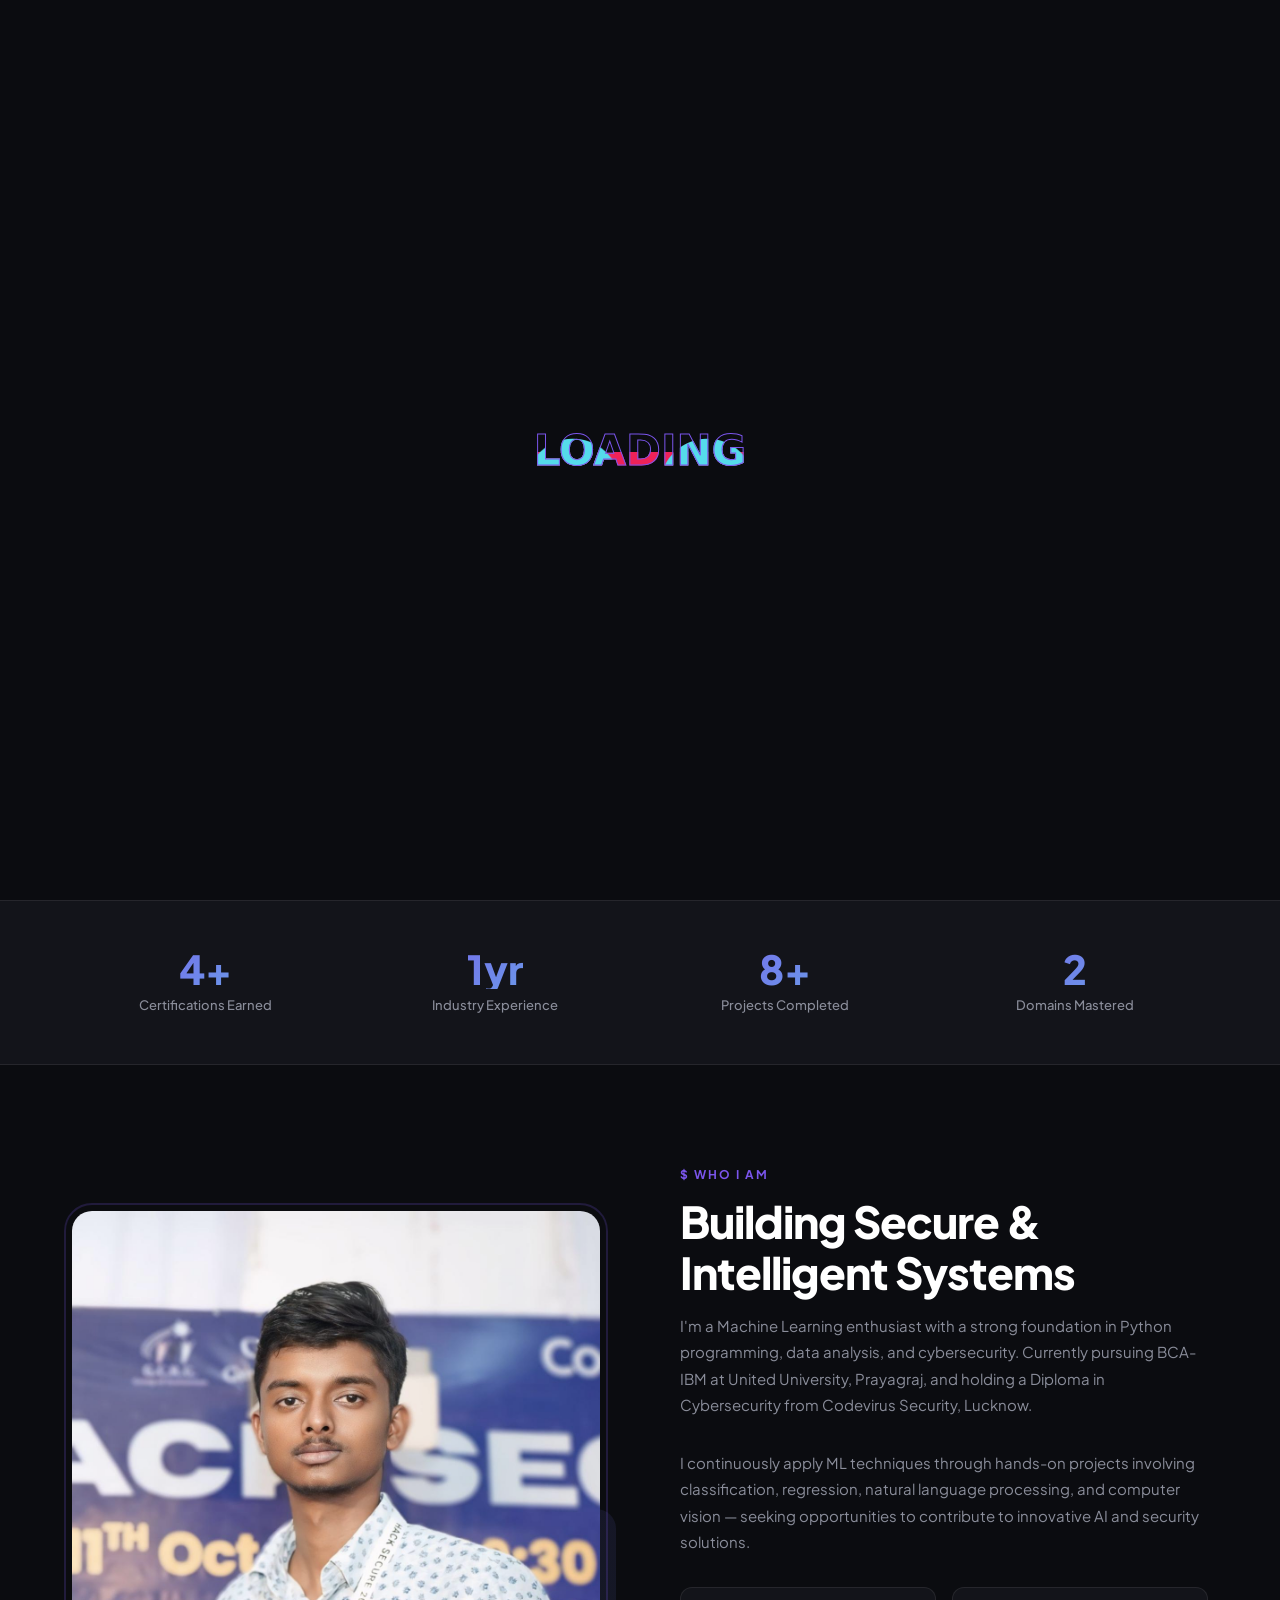
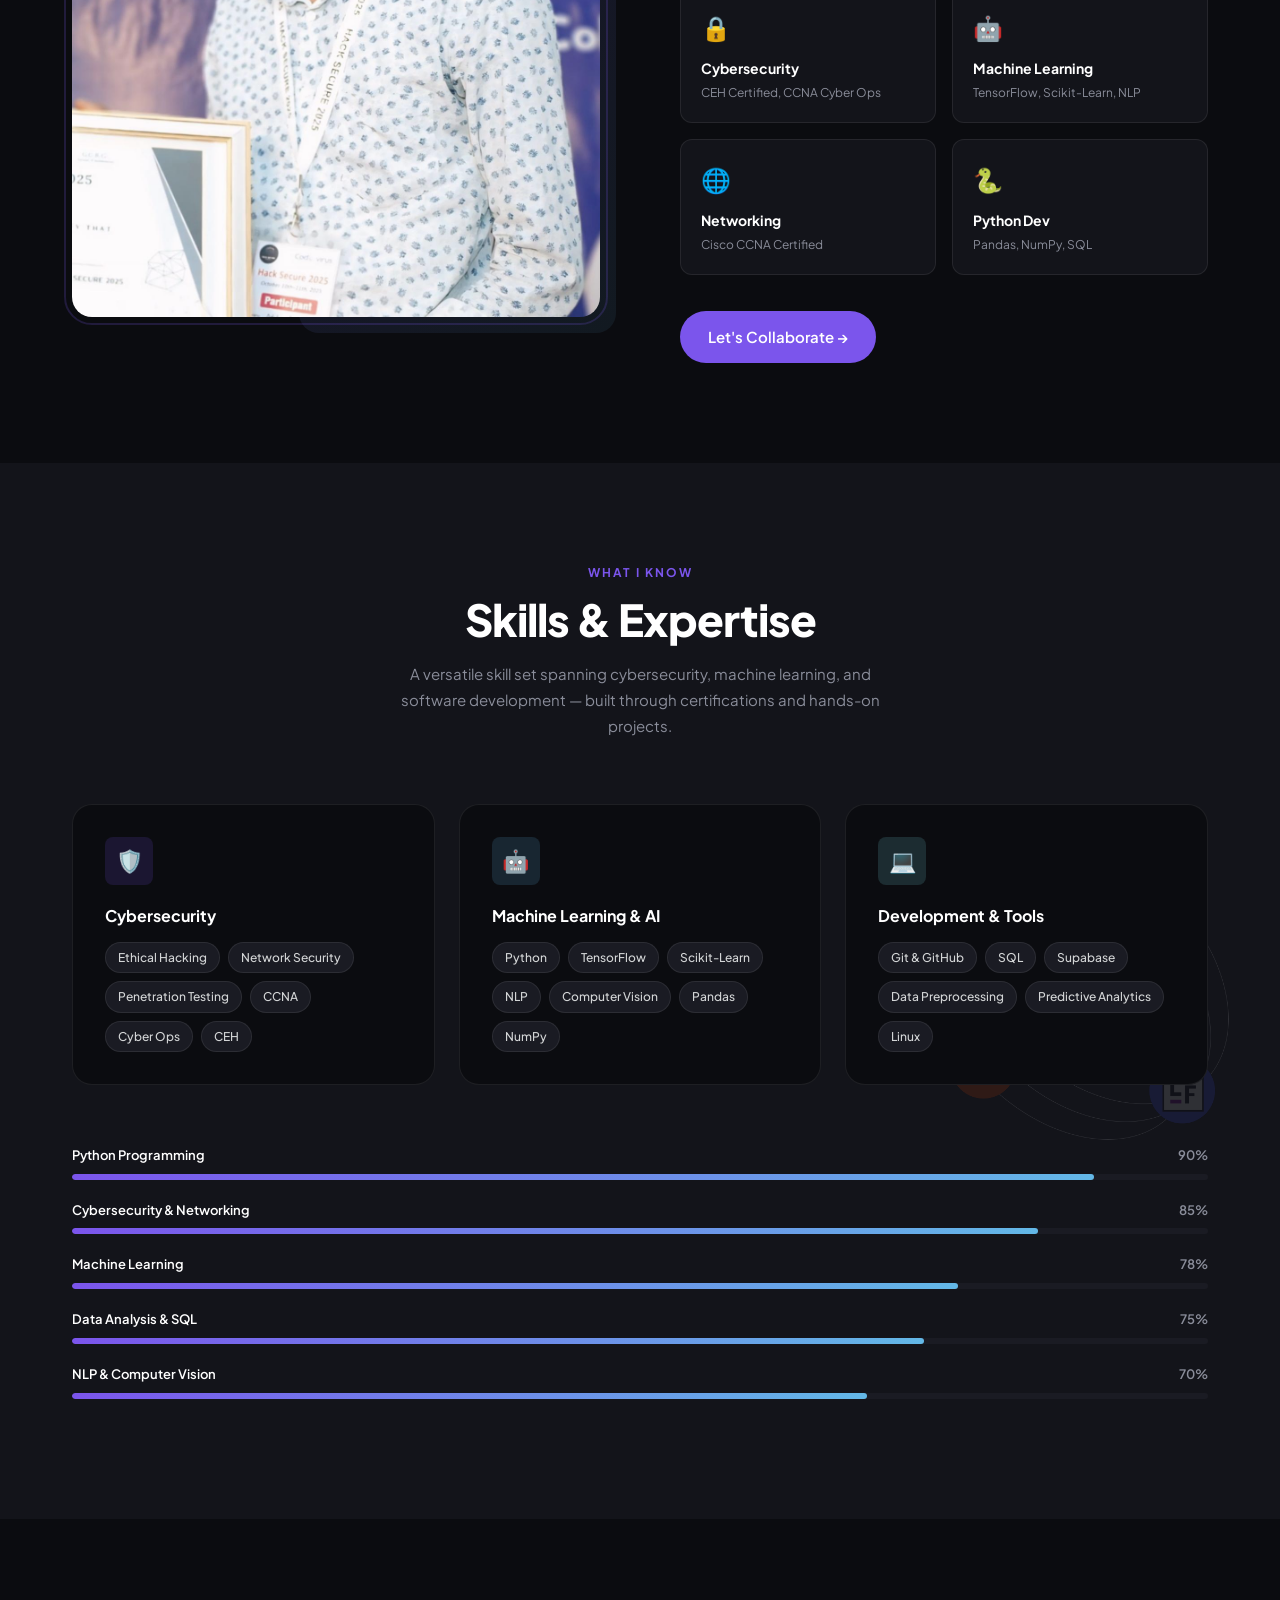
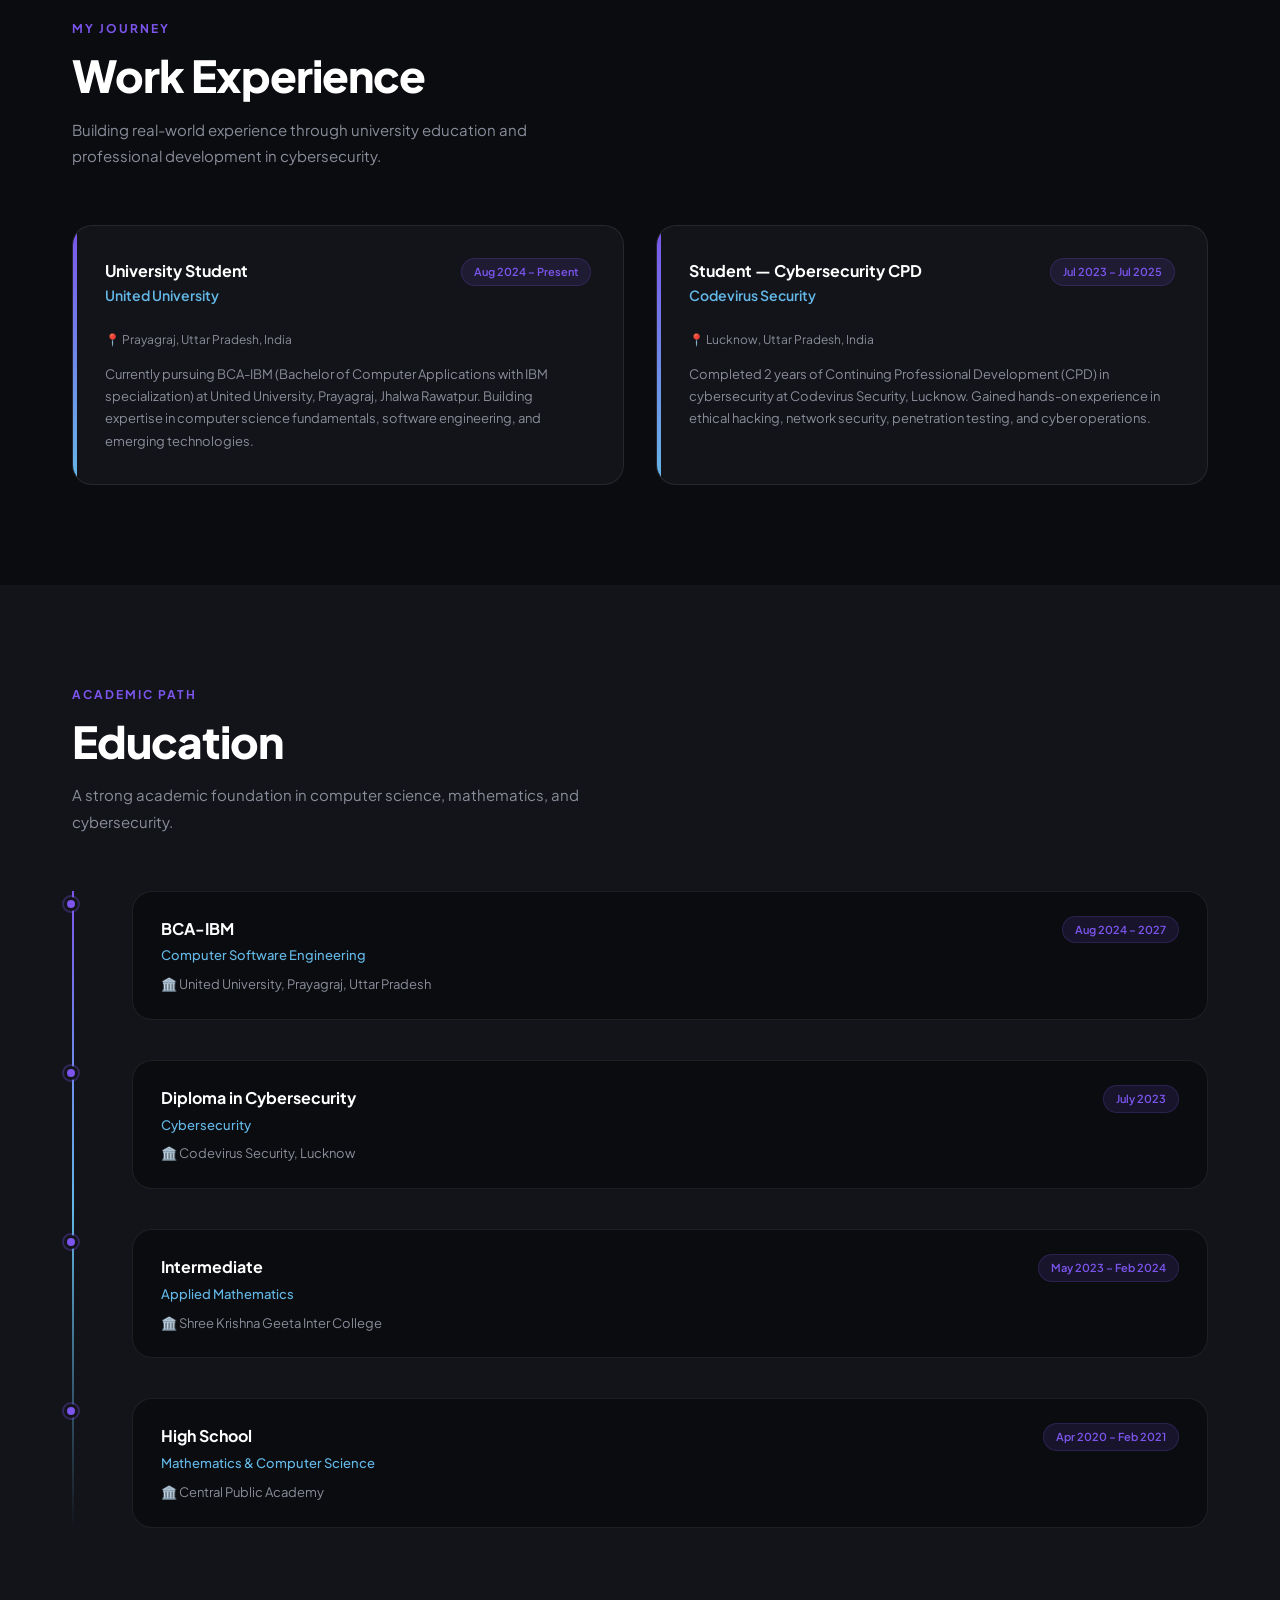
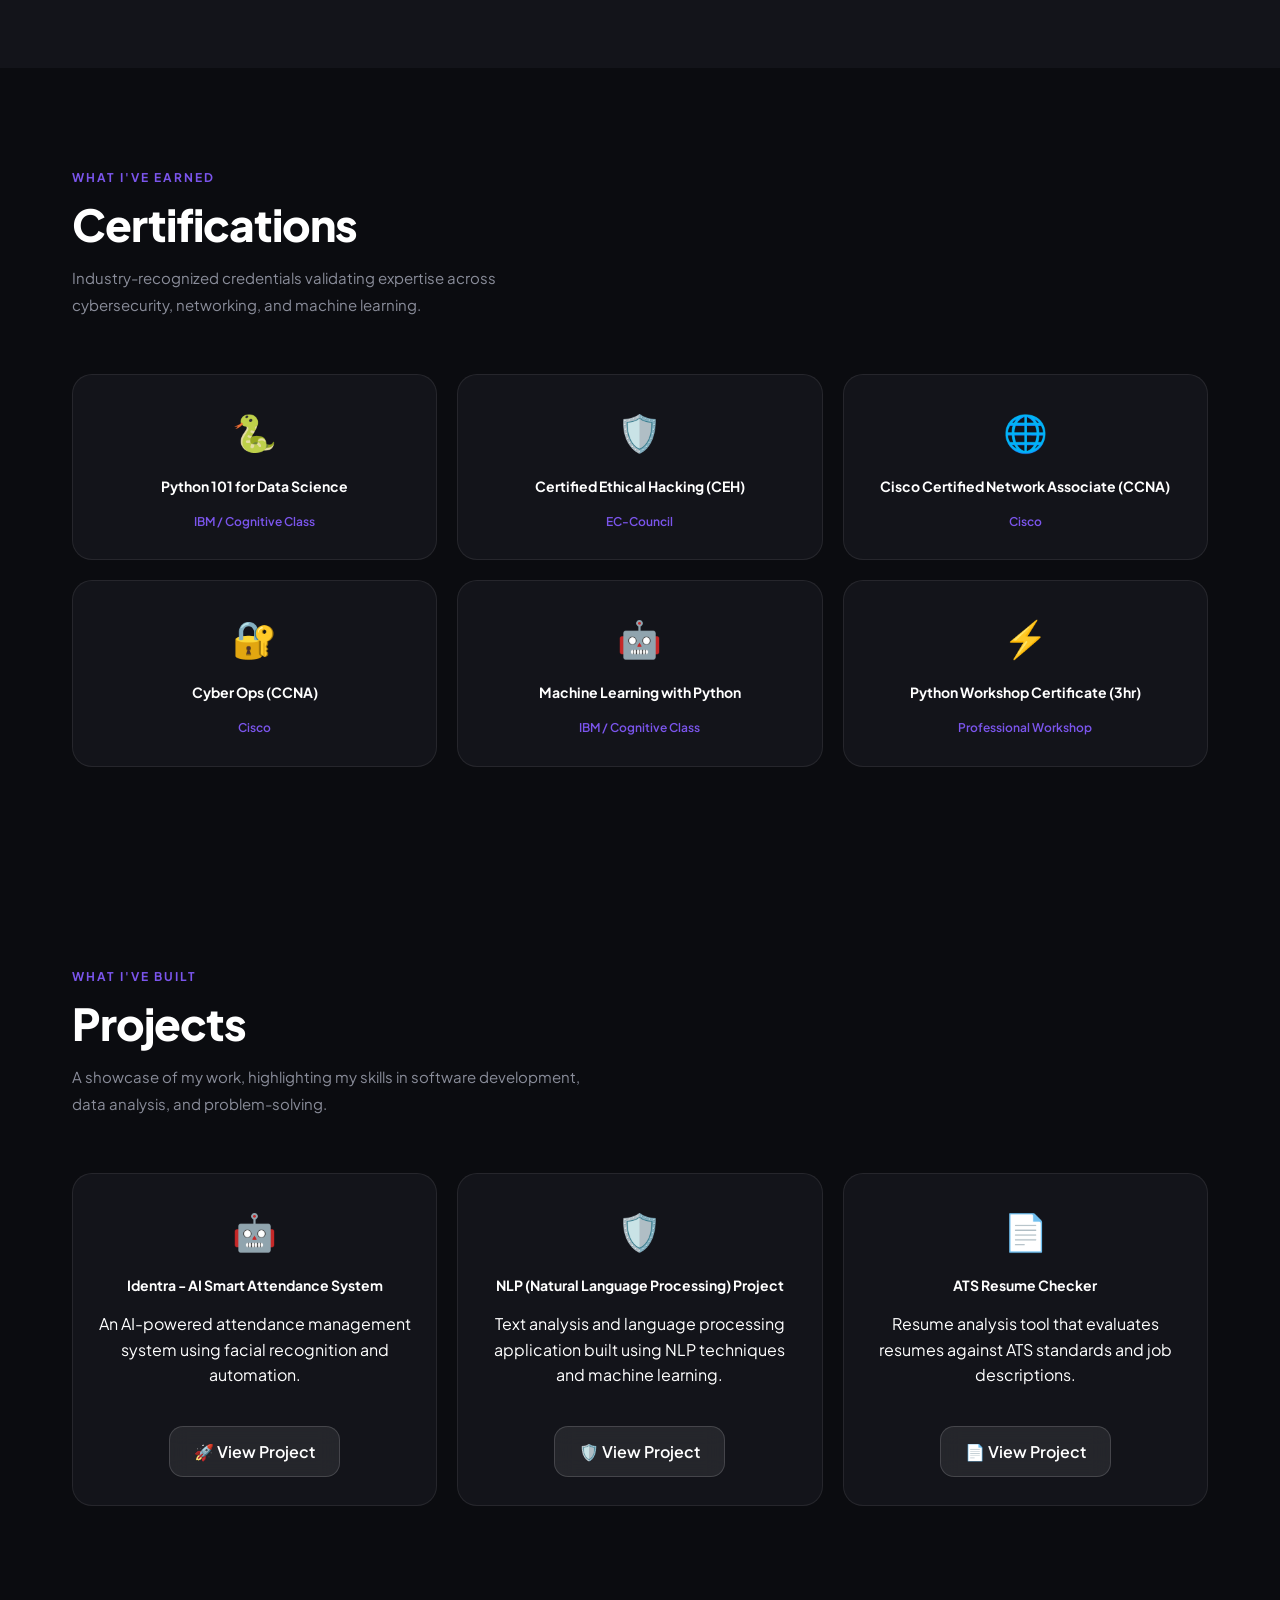
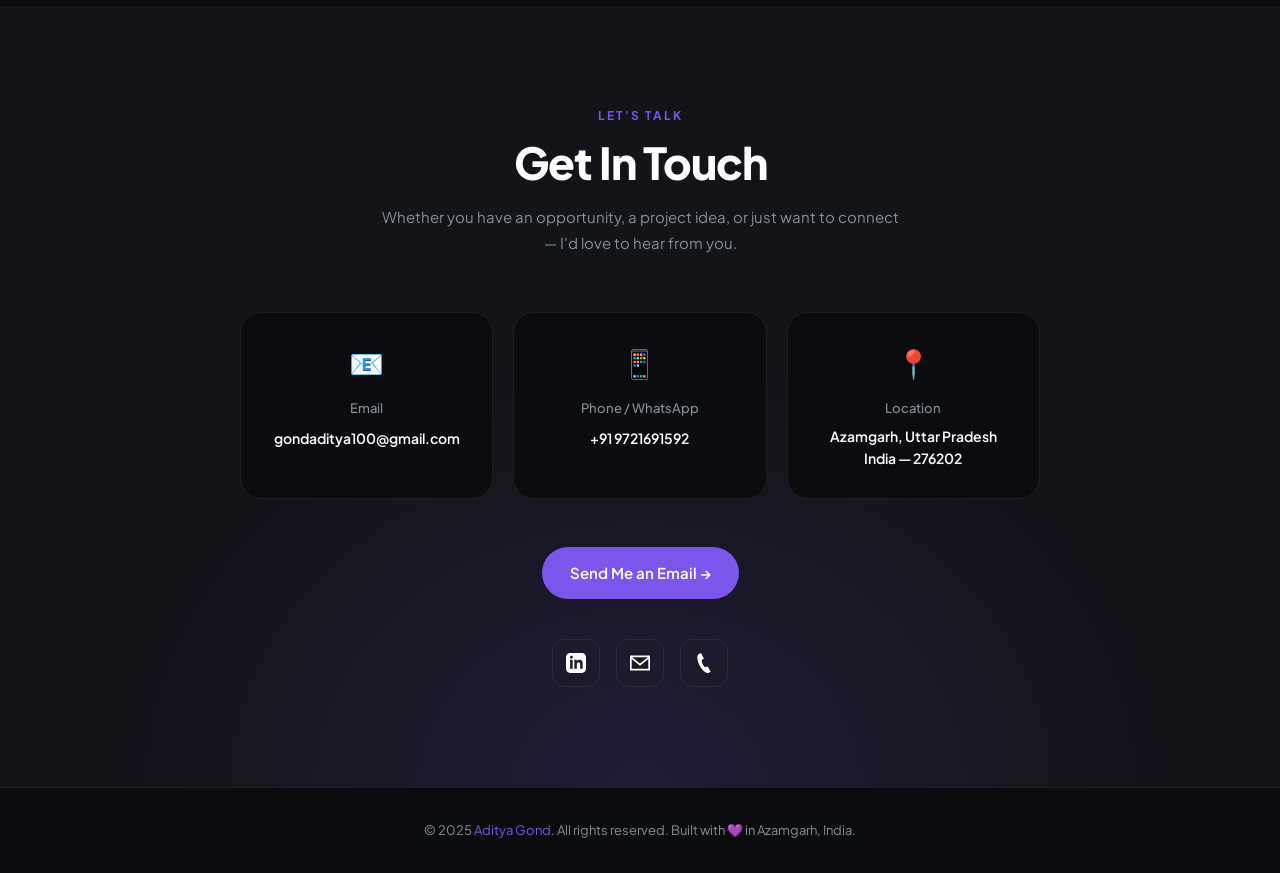
==== commit 955abf67: "Updated portfolio website" ====
--- a/aditya_portfolio/index.html
+++ b/aditya_portfolio/index.html
@@ -10,6 +10,7 @@
   <link rel="preconnect" href="https://fonts.googleapis.com" />
   <link rel="preconnect" href="https://fonts.gstatic.com" crossorigin />
 </head>
+  <link rel="icon" type="image/png" sizes="128x128" href="images/ad.png">
 <body>
 
 <div id="loader-wrapper">
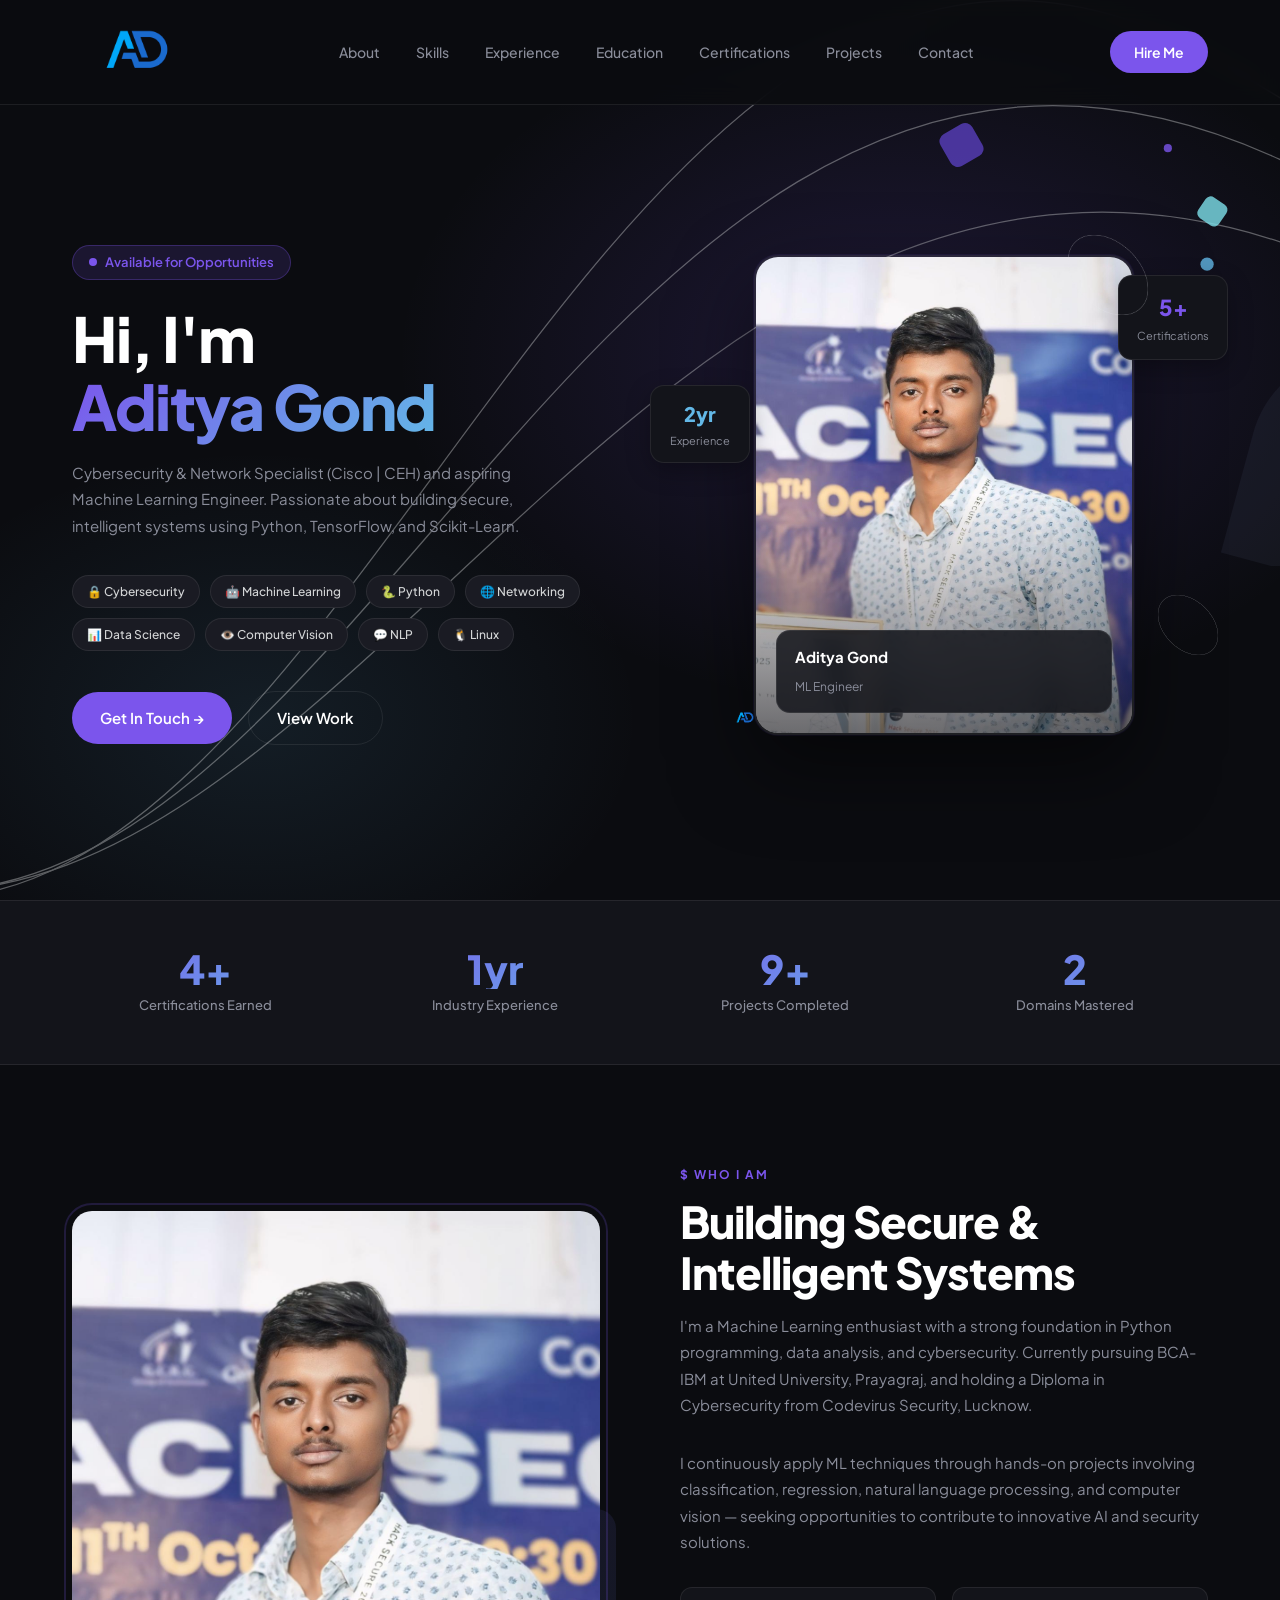
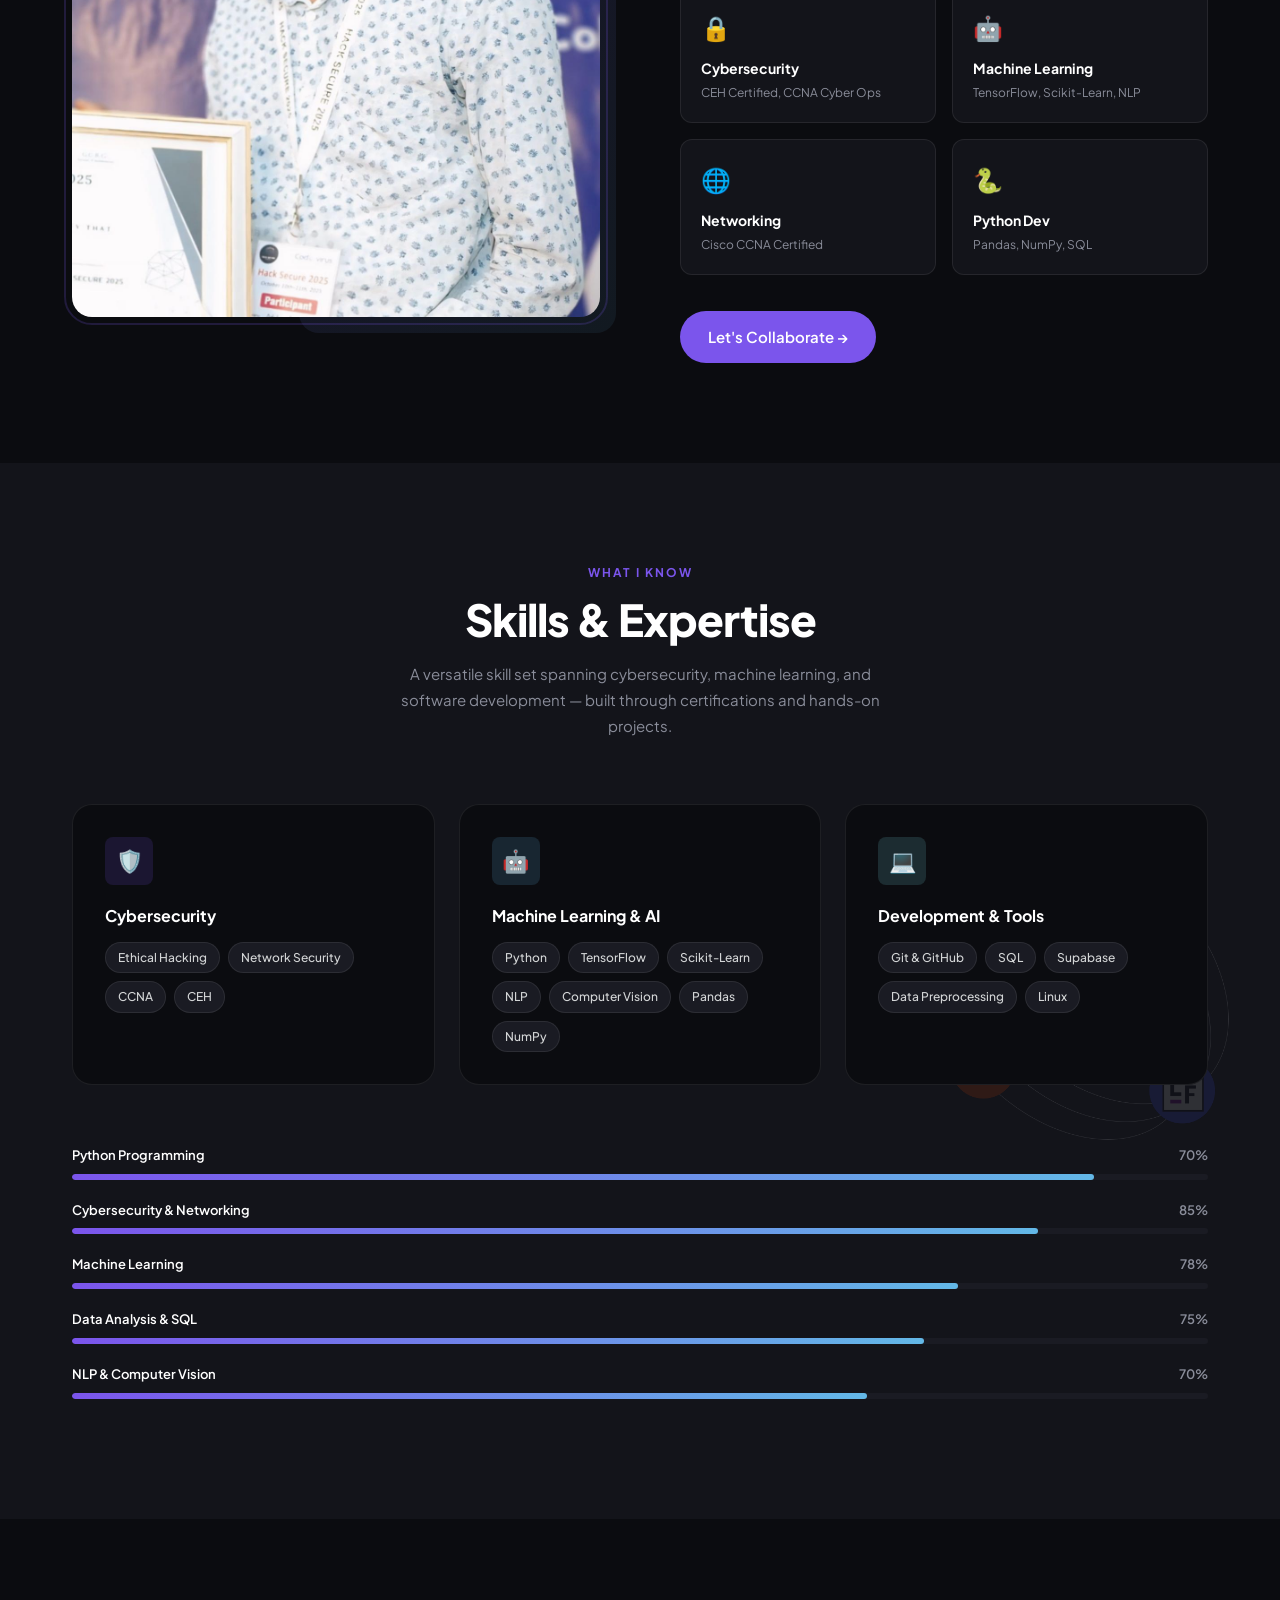
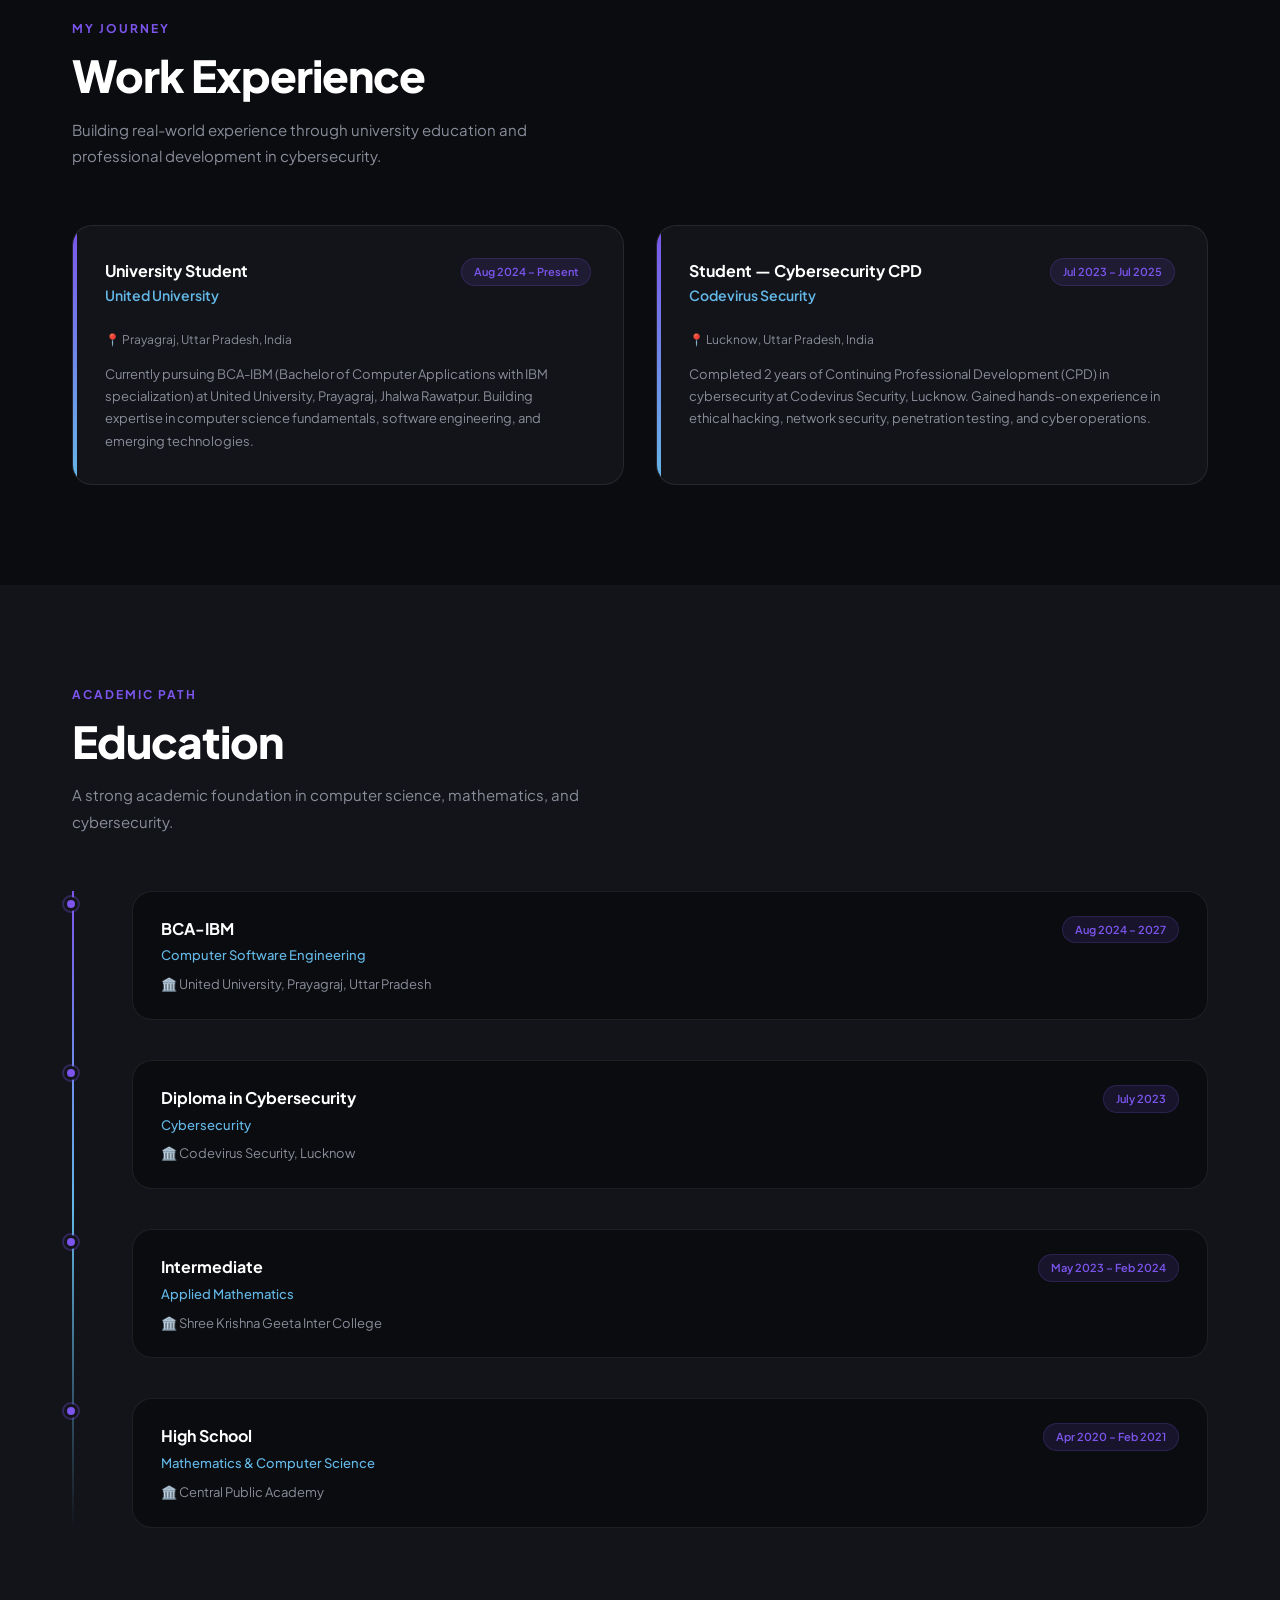
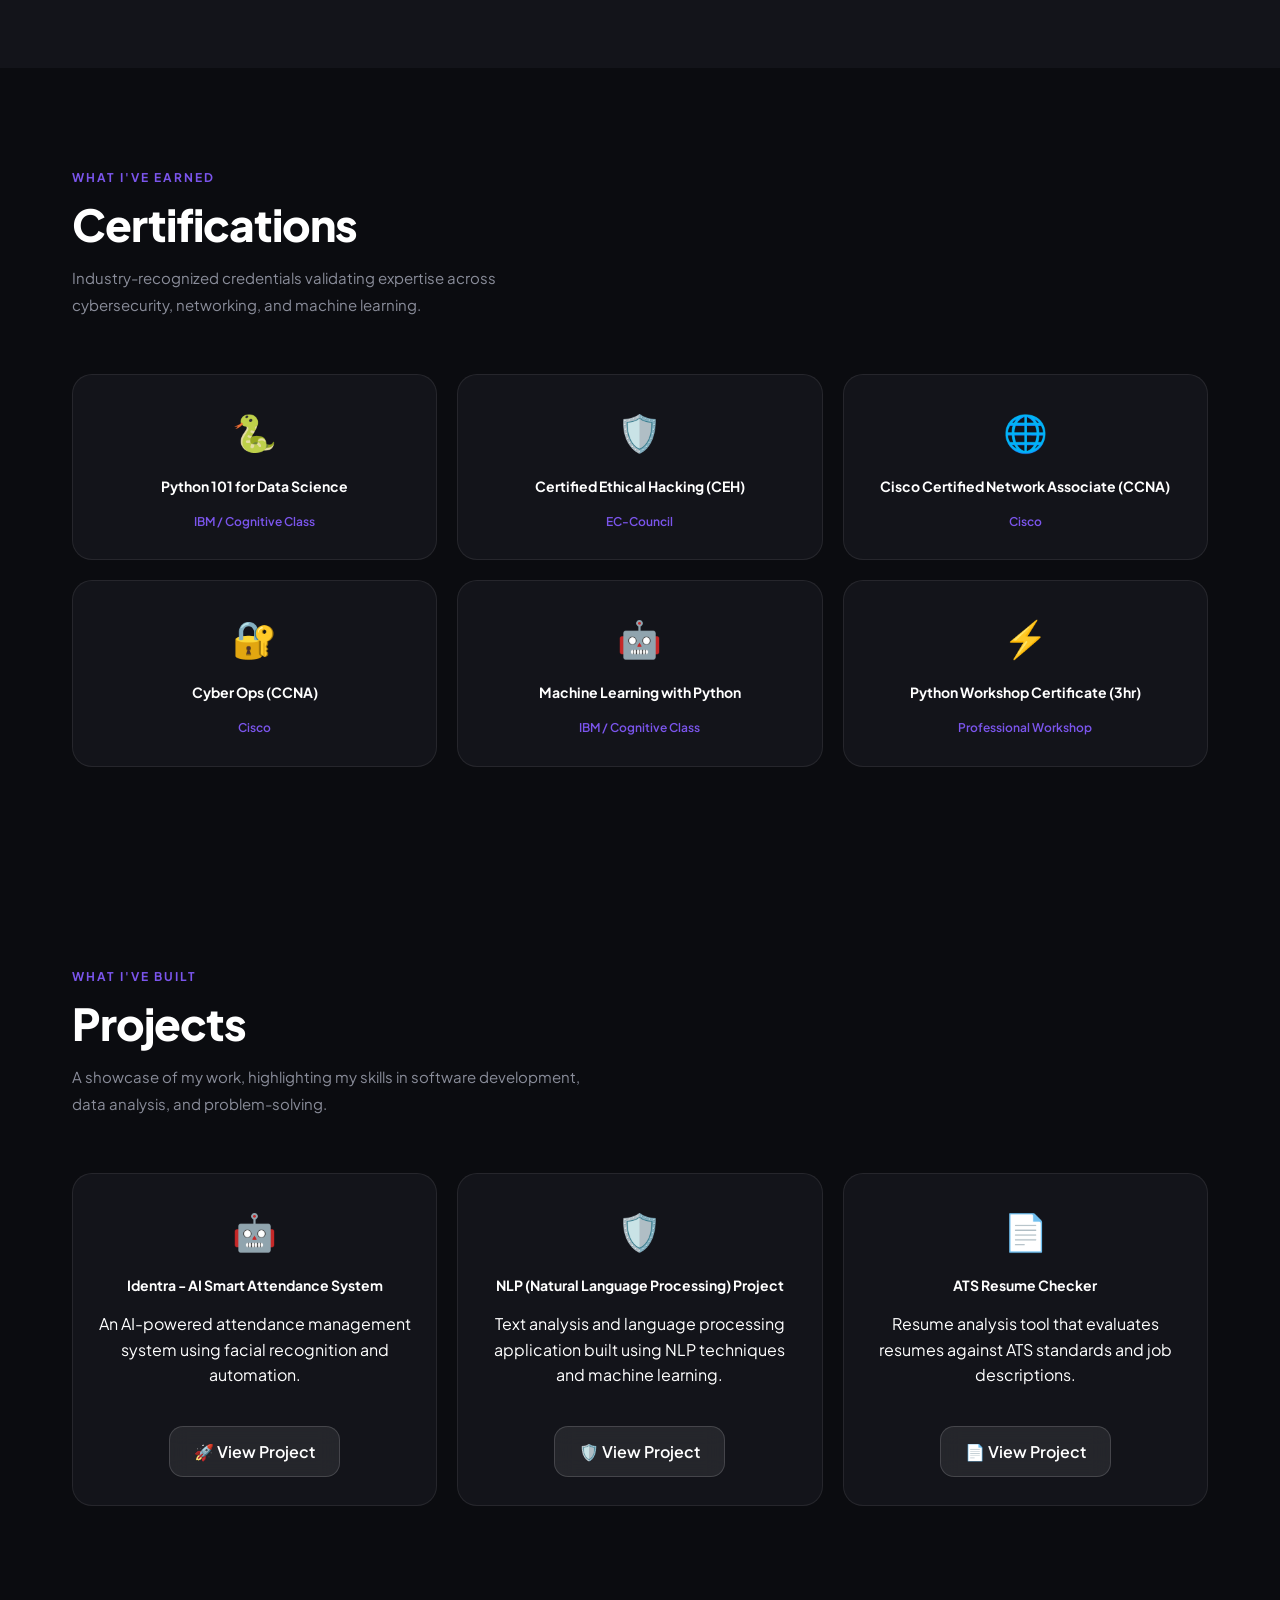
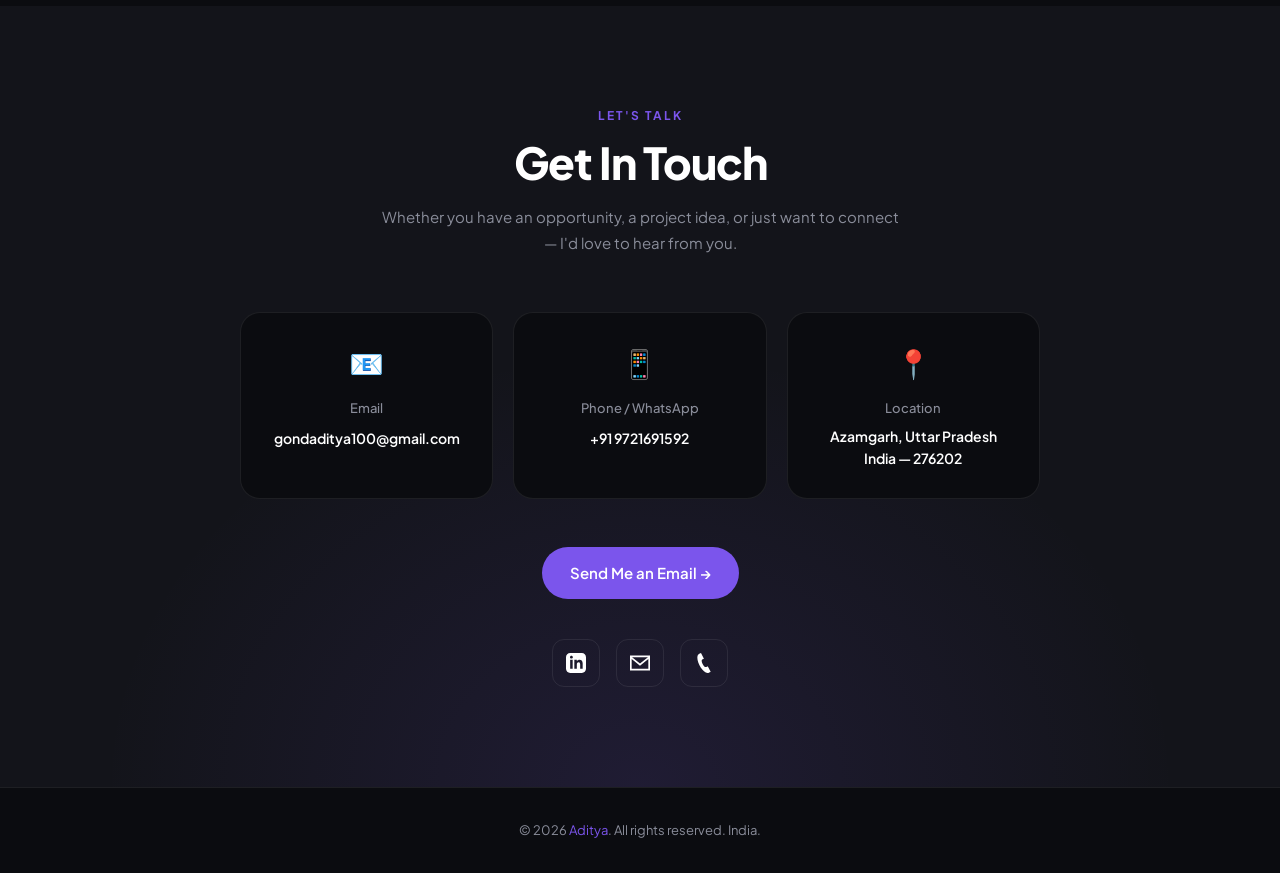
==== commit 3e0f2559: "Initial commit" ====
--- a/aditya_portfolio/index.html
+++ b/aditya_portfolio/index.html
@@ -3,7 +3,7 @@
 <head>
   <meta charset="UTF-8" />
   <meta name="viewport" content="width=device-width, initial-scale=1.0" />
-  <title>Aditya Gond — Cybersecurity & ML Engineer</title>
+  <title>Aditya Gond — ML Engineer</title>
   <meta name="description" content="Portfolio of Aditya Gond — Cybersecurity Specialist, Machine Learning Engineer, Python Developer." />
   <link rel="stylesheet" href="css/style.css" />
   <!-- Google Fonts -->
@@ -84,6 +84,7 @@
         <span class="hero-tag">📊 Data Science</span>
         <span class="hero-tag">👁️ Computer Vision</span>
         <span class="hero-tag">💬 NLP</span>
+        <span class="hero-tag">🐧 Linux</span>
       </div>
 
       <div class="hero-actions fade-up stagger-4">
@@ -99,7 +100,7 @@
 
         <div class="photo-badge">
           <strong>Aditya Gond</strong>
-          <span>Cybersecurity &amp; ML Engineer</span>
+          <span> ML Engineer</span>
         </div>
       </div>
 
@@ -115,7 +116,7 @@
 
       <img src="assets/Ellipse2155.png" class="ellipse-float el-1" alt="" aria-hidden="true" />
       <img src="assets/Ellipse2157.png" class="ellipse-float el-2" alt="" aria-hidden="true" />
-      <img src="assets/Ellipse2163.png" class="ellipse-float el-3" alt="" aria-hidden="true" />
+      <img src="images/logo.png" sizes="512x512" class="ellipse-float el-3" alt="" aria-hidden="true" />
     </div>
 
   </div>
@@ -233,9 +234,7 @@
         <div class="skill-tags">
           <span class="skill-tag">Ethical Hacking</span>
           <span class="skill-tag">Network Security</span>
-          <span class="skill-tag">Penetration Testing</span>
           <span class="skill-tag">CCNA</span>
-          <span class="skill-tag">Cyber Ops</span>
           <span class="skill-tag">CEH</span>
         </div>
       </div>
@@ -262,7 +261,6 @@
           <span class="skill-tag">SQL</span>
           <span class="skill-tag">Supabase</span>
           <span class="skill-tag">Data Preprocessing</span>
-          <span class="skill-tag">Predictive Analytics</span>
           <span class="skill-tag">Linux</span>
         </div>
       </div>
@@ -271,7 +269,7 @@
     <!-- Skill proficiency bars -->
     <div class="skill-bars">
       <div class="skill-bar-item fade-up">
-        <div class="skill-bar-header"><span>Python Programming</span><span>90%</span></div>
+        <div class="skill-bar-header"><span>Python Programming</span><span>70%</span></div>
         <div class="bar-track"><div class="bar-fill" data-width="90%"></div></div>
       </div>
       <div class="skill-bar-item fade-up stagger-1">
@@ -597,7 +595,7 @@
 ══════════════════════════════════ -->
 <footer>
   <div class="container">
-    <p>© 2025 <span>Aditya Gond</span>. All rights reserved. Built with 💜 in Azamgarh, India.</p>
+    <p>© 2026 <span>Aditya</span>. All rights reserved. India.</p>
   </div>
 </footer>
 
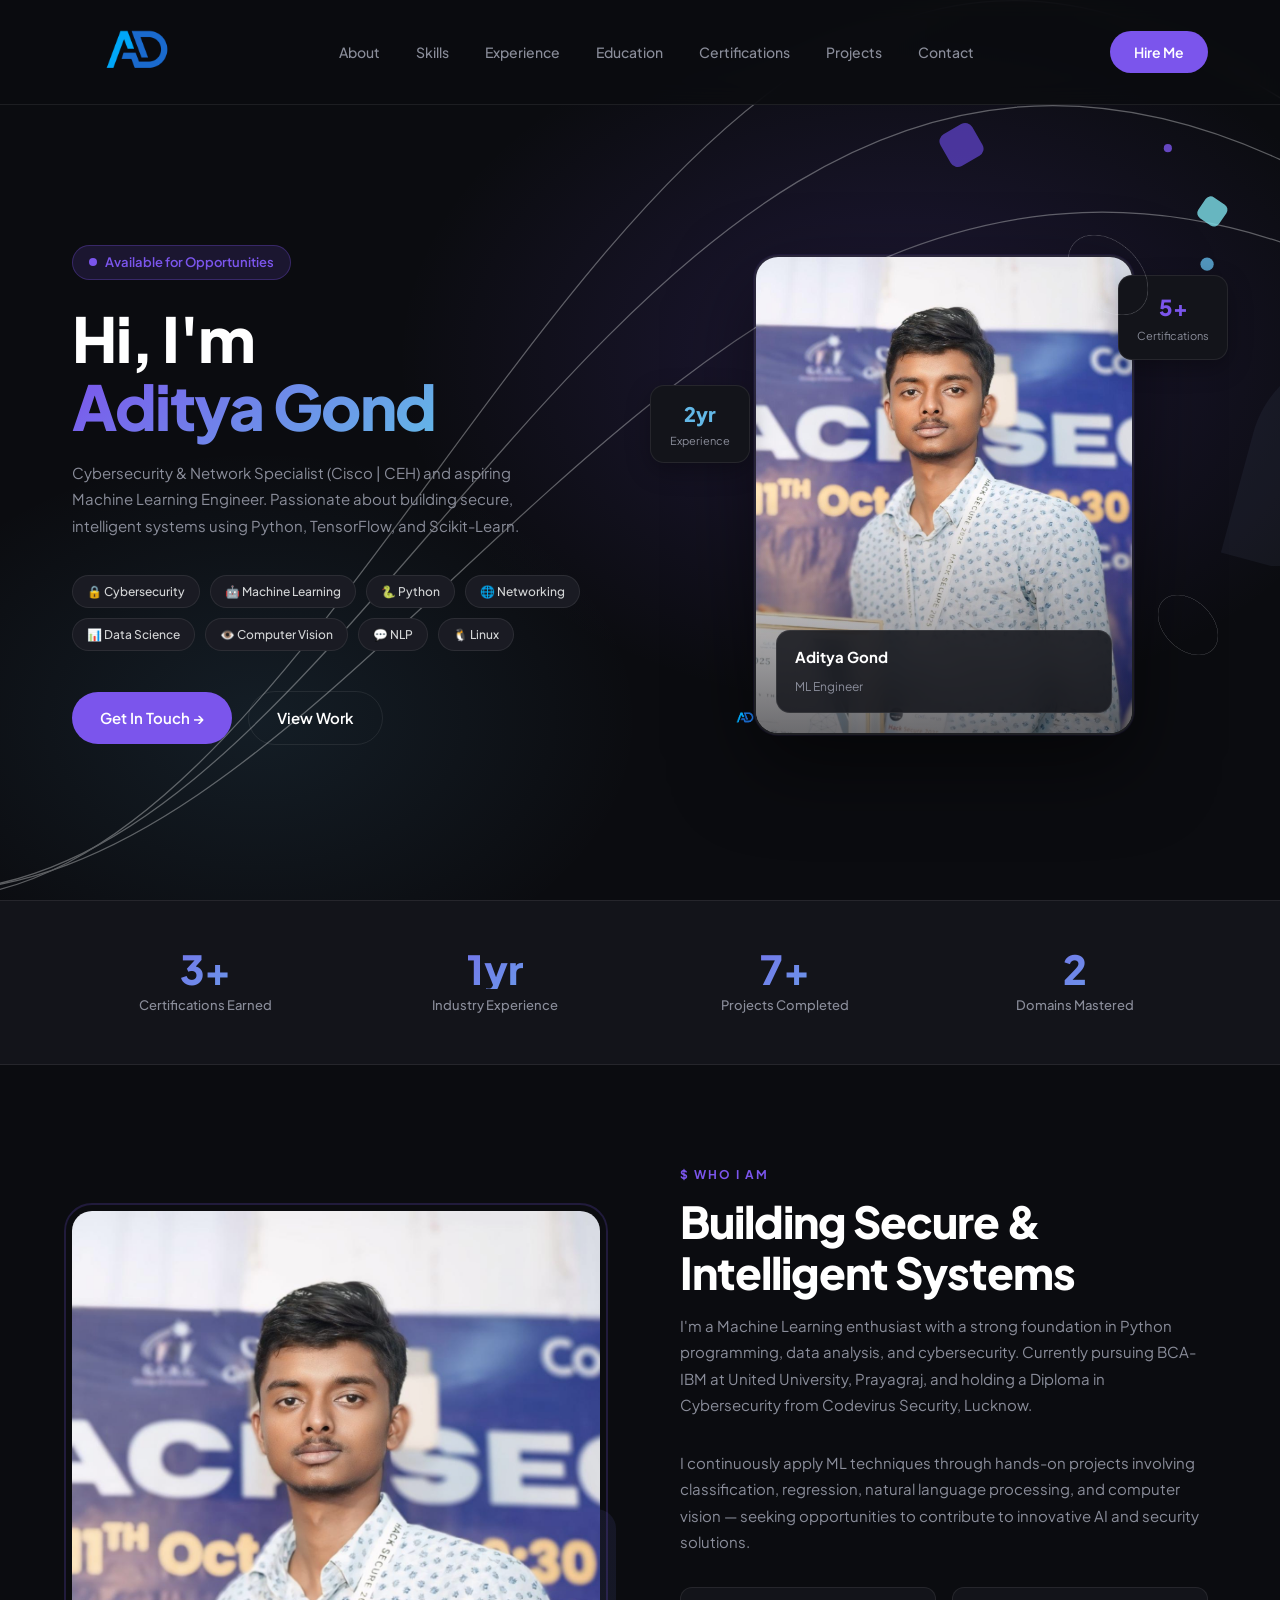
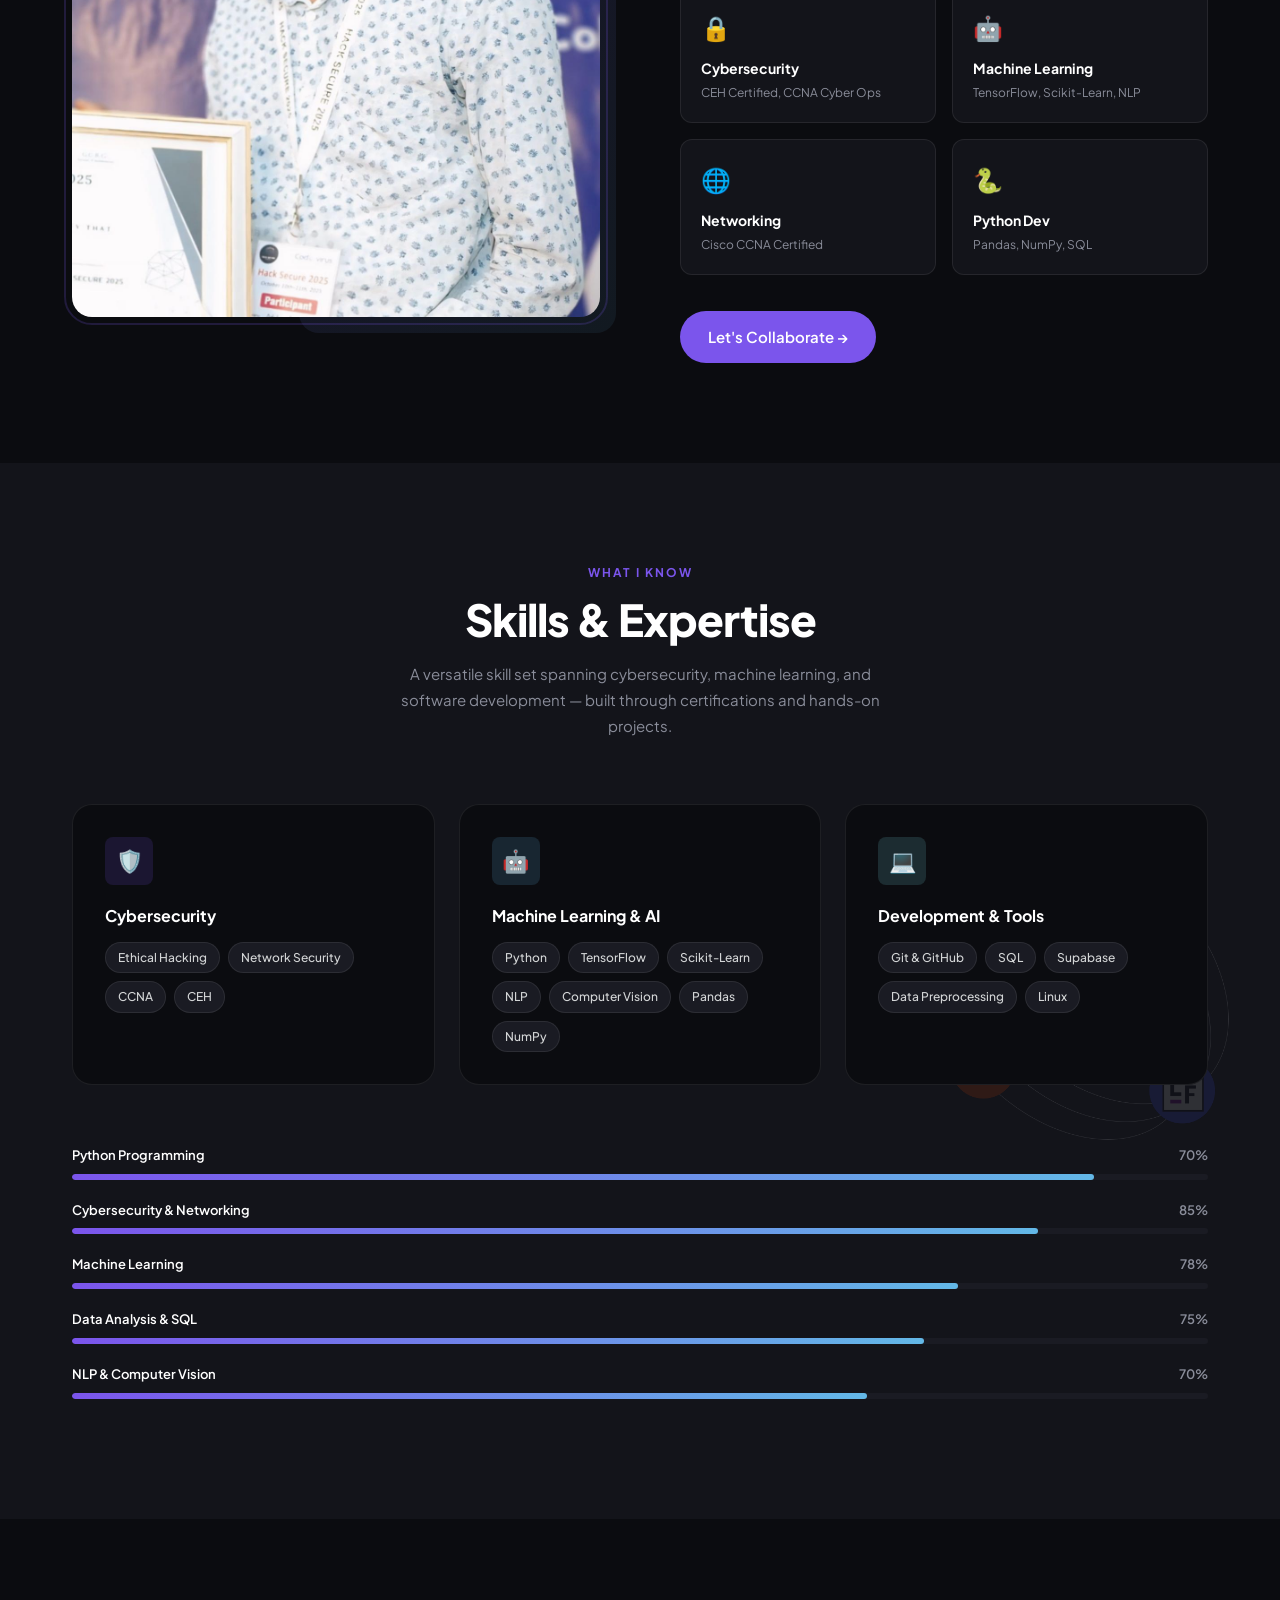
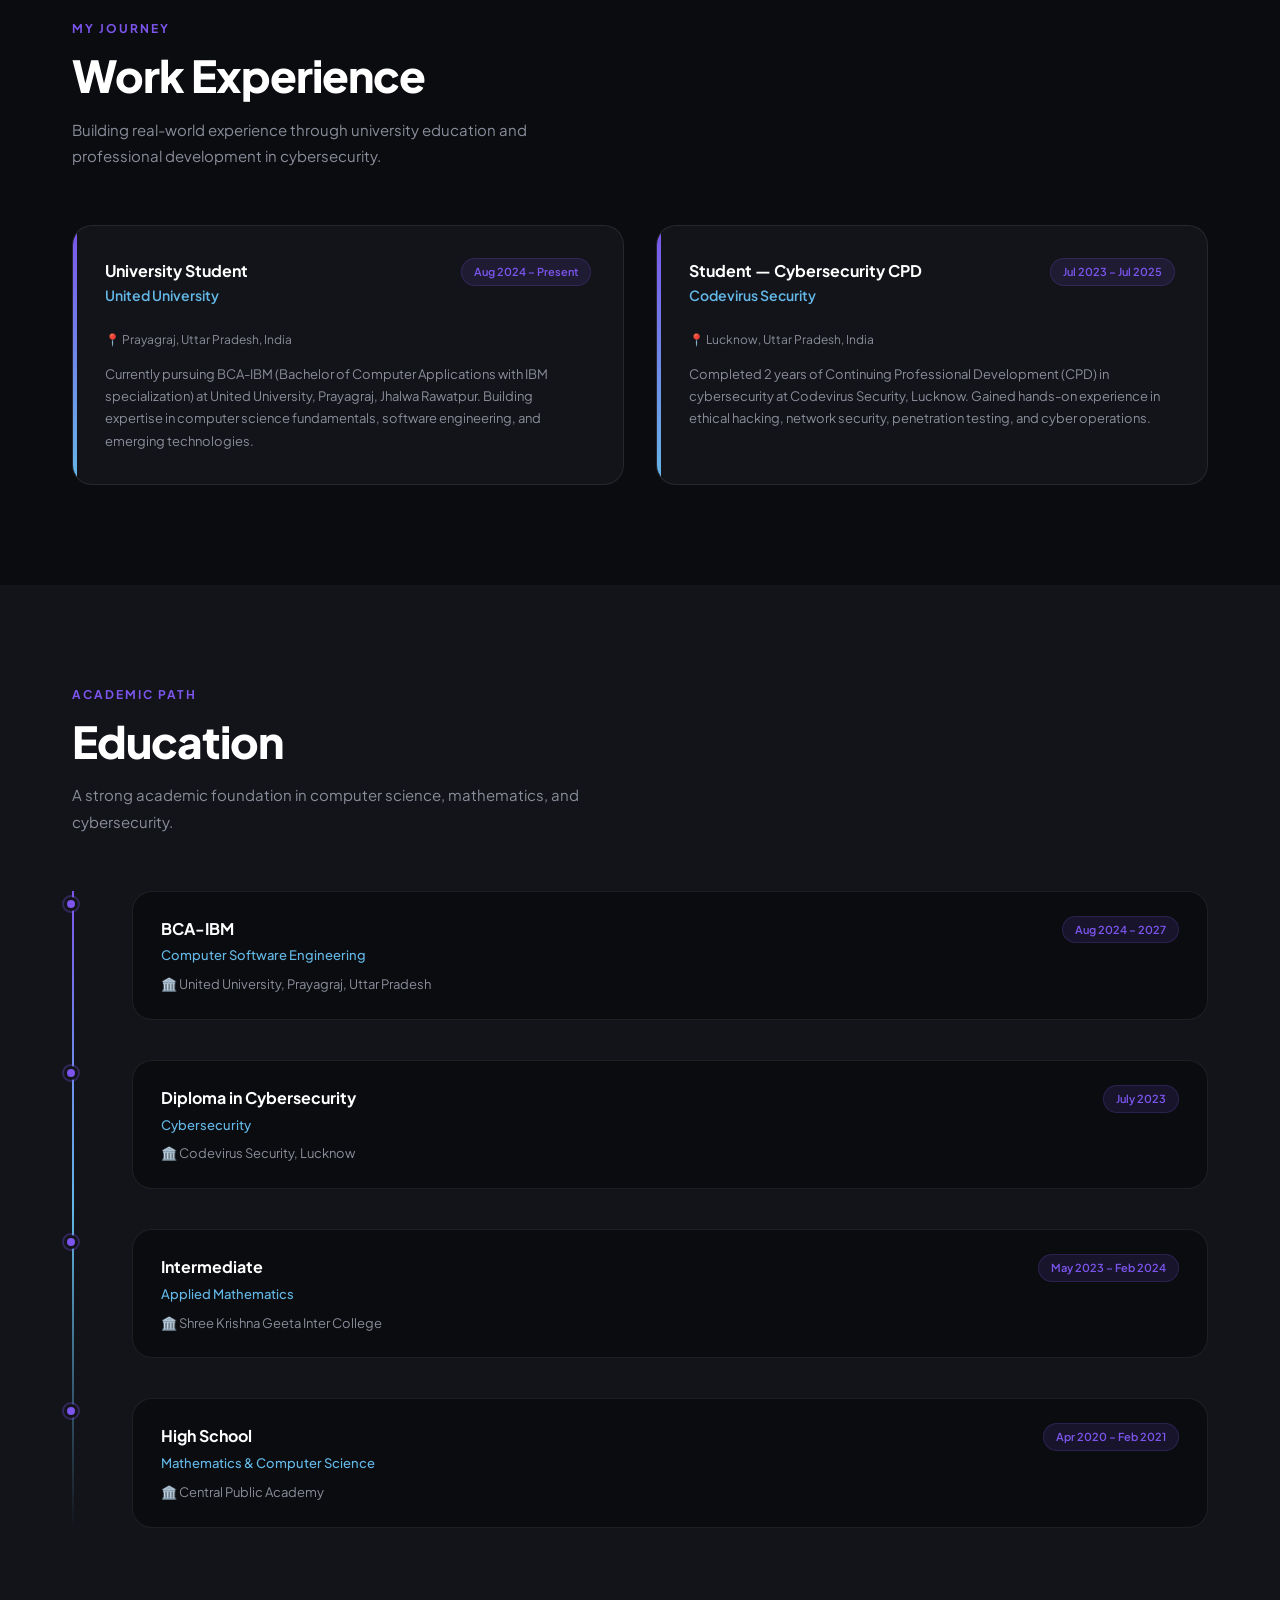
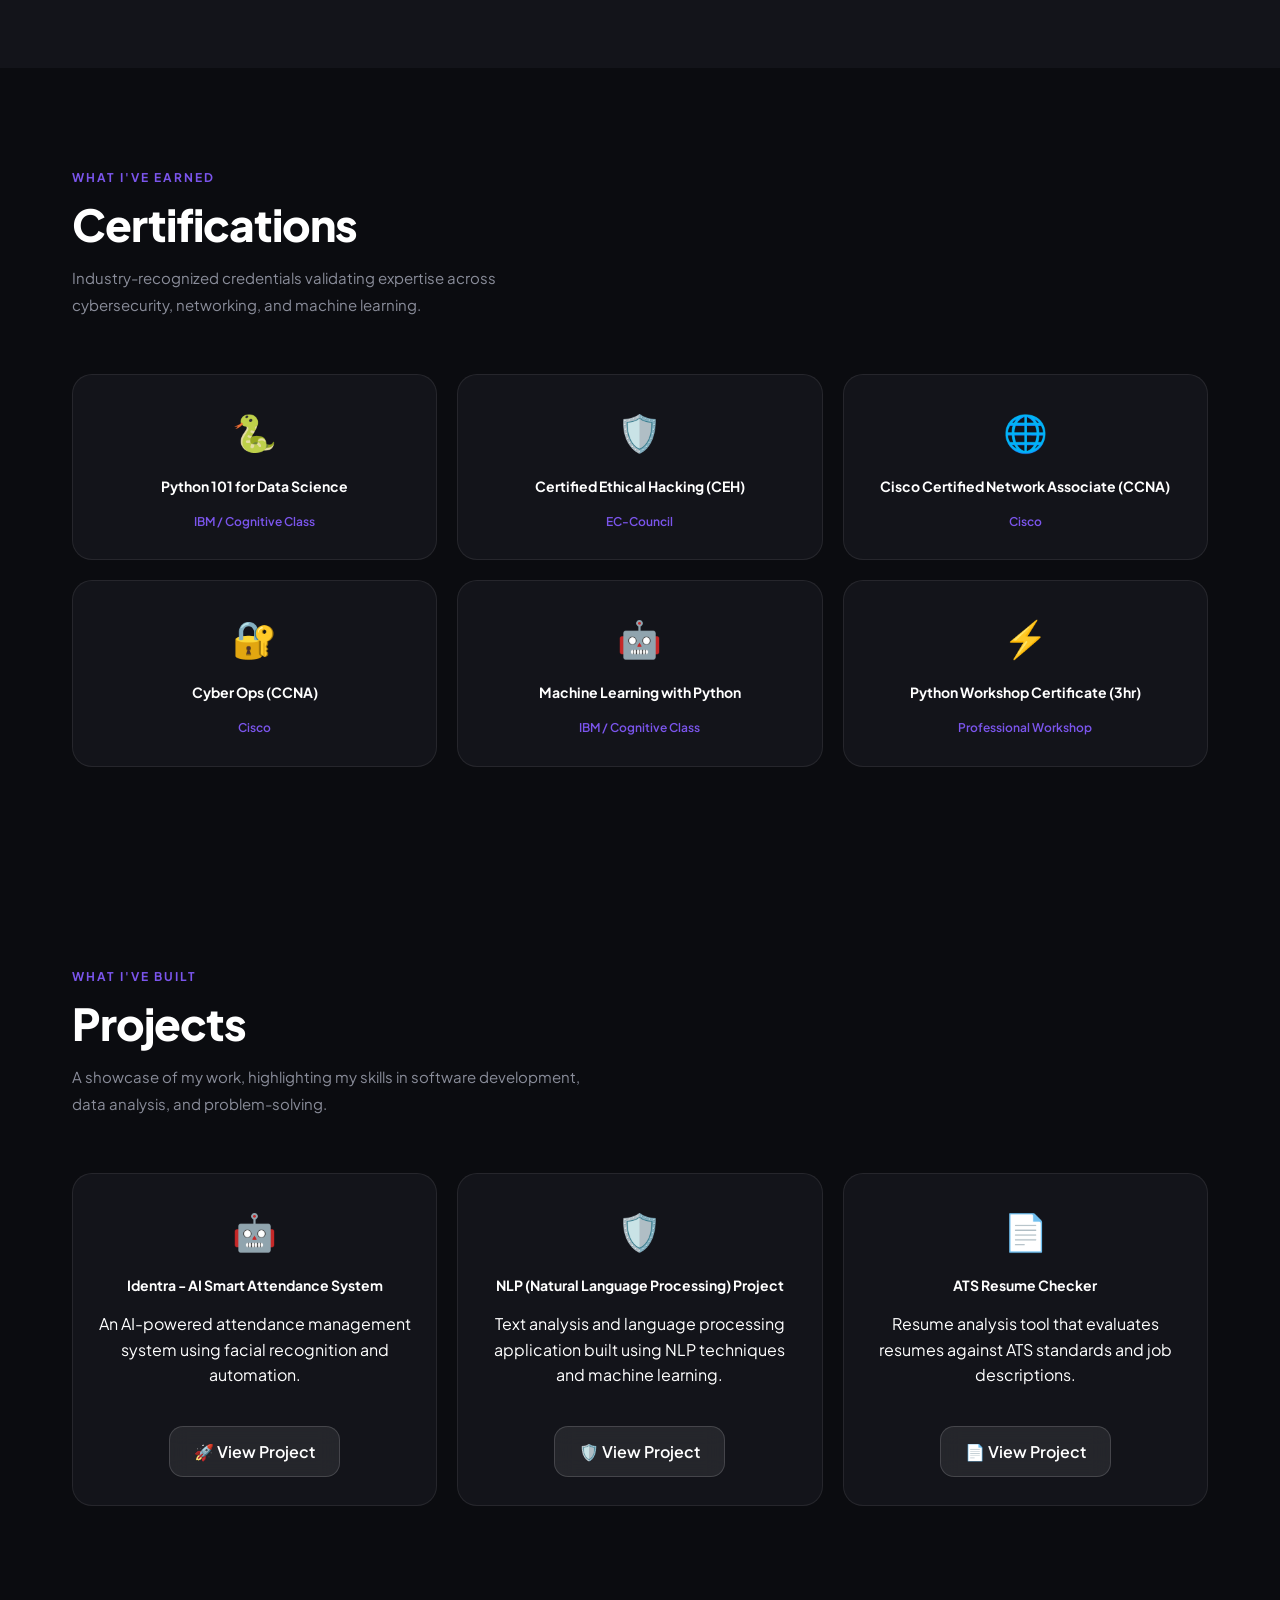
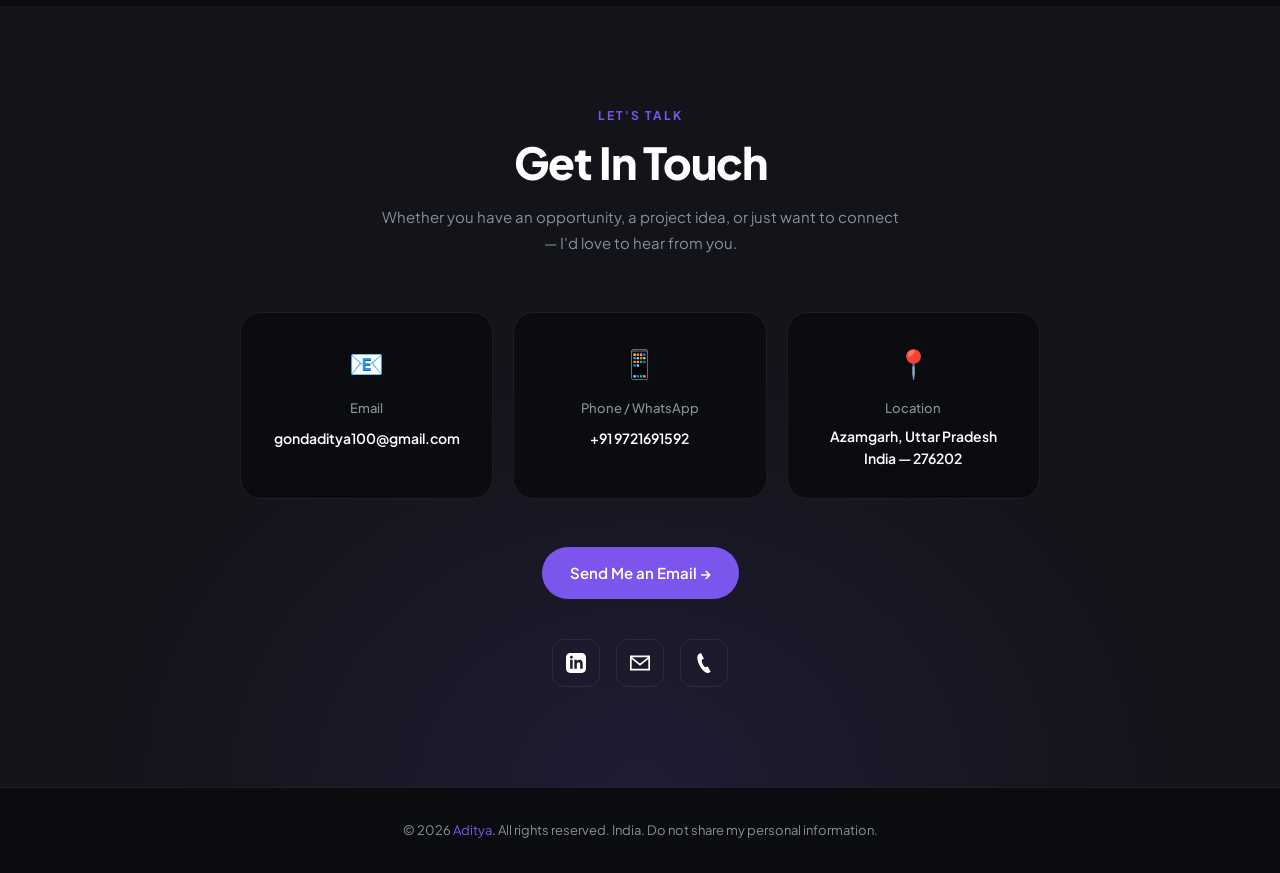
==== commit a8d758ab: "Updated portfolio website" ====
--- a/aditya_portfolio/index.html
+++ b/aditya_portfolio/index.html
@@ -6,11 +6,11 @@
   <title>Aditya Gond — ML Engineer</title>
   <meta name="description" content="Portfolio of Aditya Gond — Cybersecurity Specialist, Machine Learning Engineer, Python Developer." />
   <link rel="stylesheet" href="css/style.css" />
+  <link rel="icon" type="image/png" sizes="128x128" href="images/ad.png" />
   <!-- Google Fonts -->
   <link rel="preconnect" href="https://fonts.googleapis.com" />
   <link rel="preconnect" href="https://fonts.gstatic.com" crossorigin />
 </head>
-  <link rel="icon" type="image/png" sizes="128x128" href="images/ad.png">
 <body>
 
 <div id="loader-wrapper">
@@ -32,7 +32,7 @@
       <li><a href="#experience">Experience</a></li>
       <li><a href="#education">Education</a></li>
       <li><a href="#certifications">Certifications</a></li>
-      <li><a href="#project">Projects</a></li>
+      <li><a href="#projects">Projects</a></li>
       <li><a href="#contact">Contact</a></li>
       
     </ul>
@@ -595,7 +595,7 @@
 ══════════════════════════════════ -->
 <footer>
   <div class="container">
-    <p>© 2026 <span>Aditya</span>. All rights reserved. India.</p>
+    <p>© 2026 <span>Aditya</span>. All rights reserved. India. Do not share my personal information.</p>
   </div>
 </footer>
 
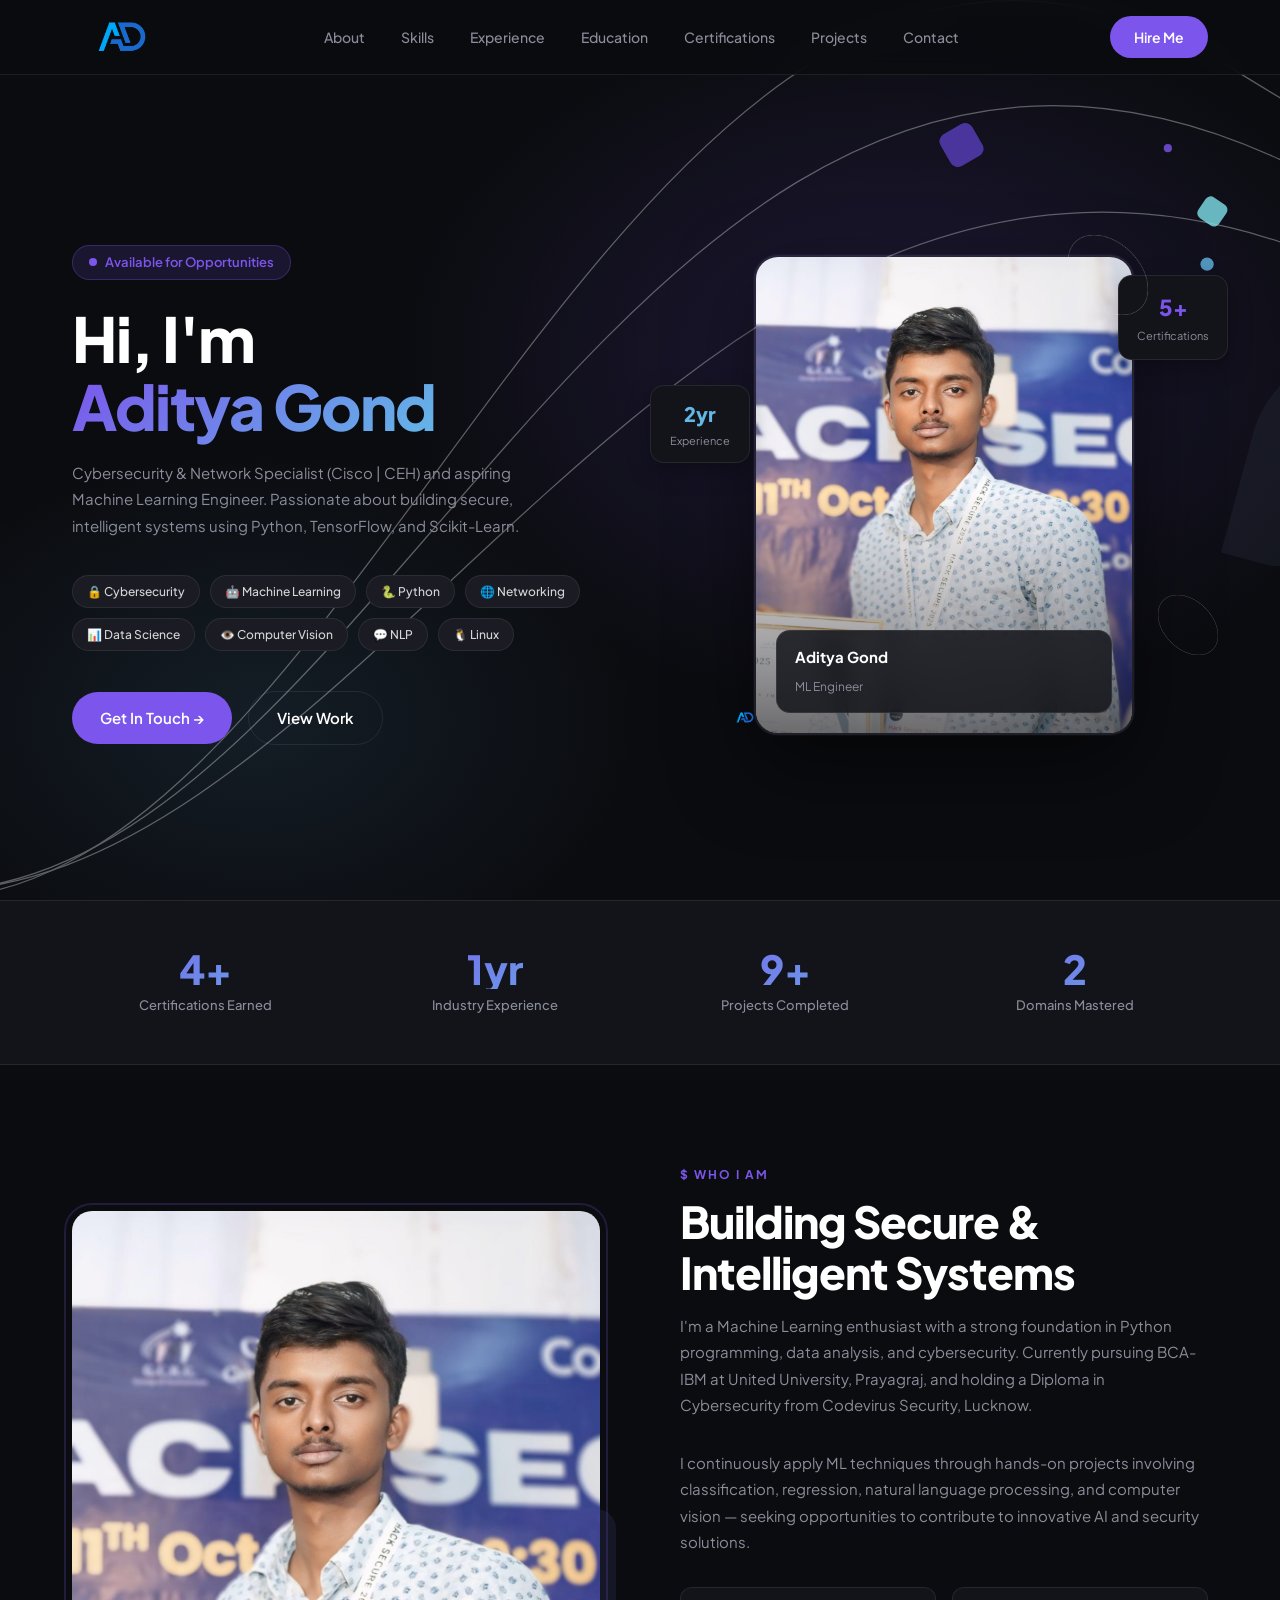
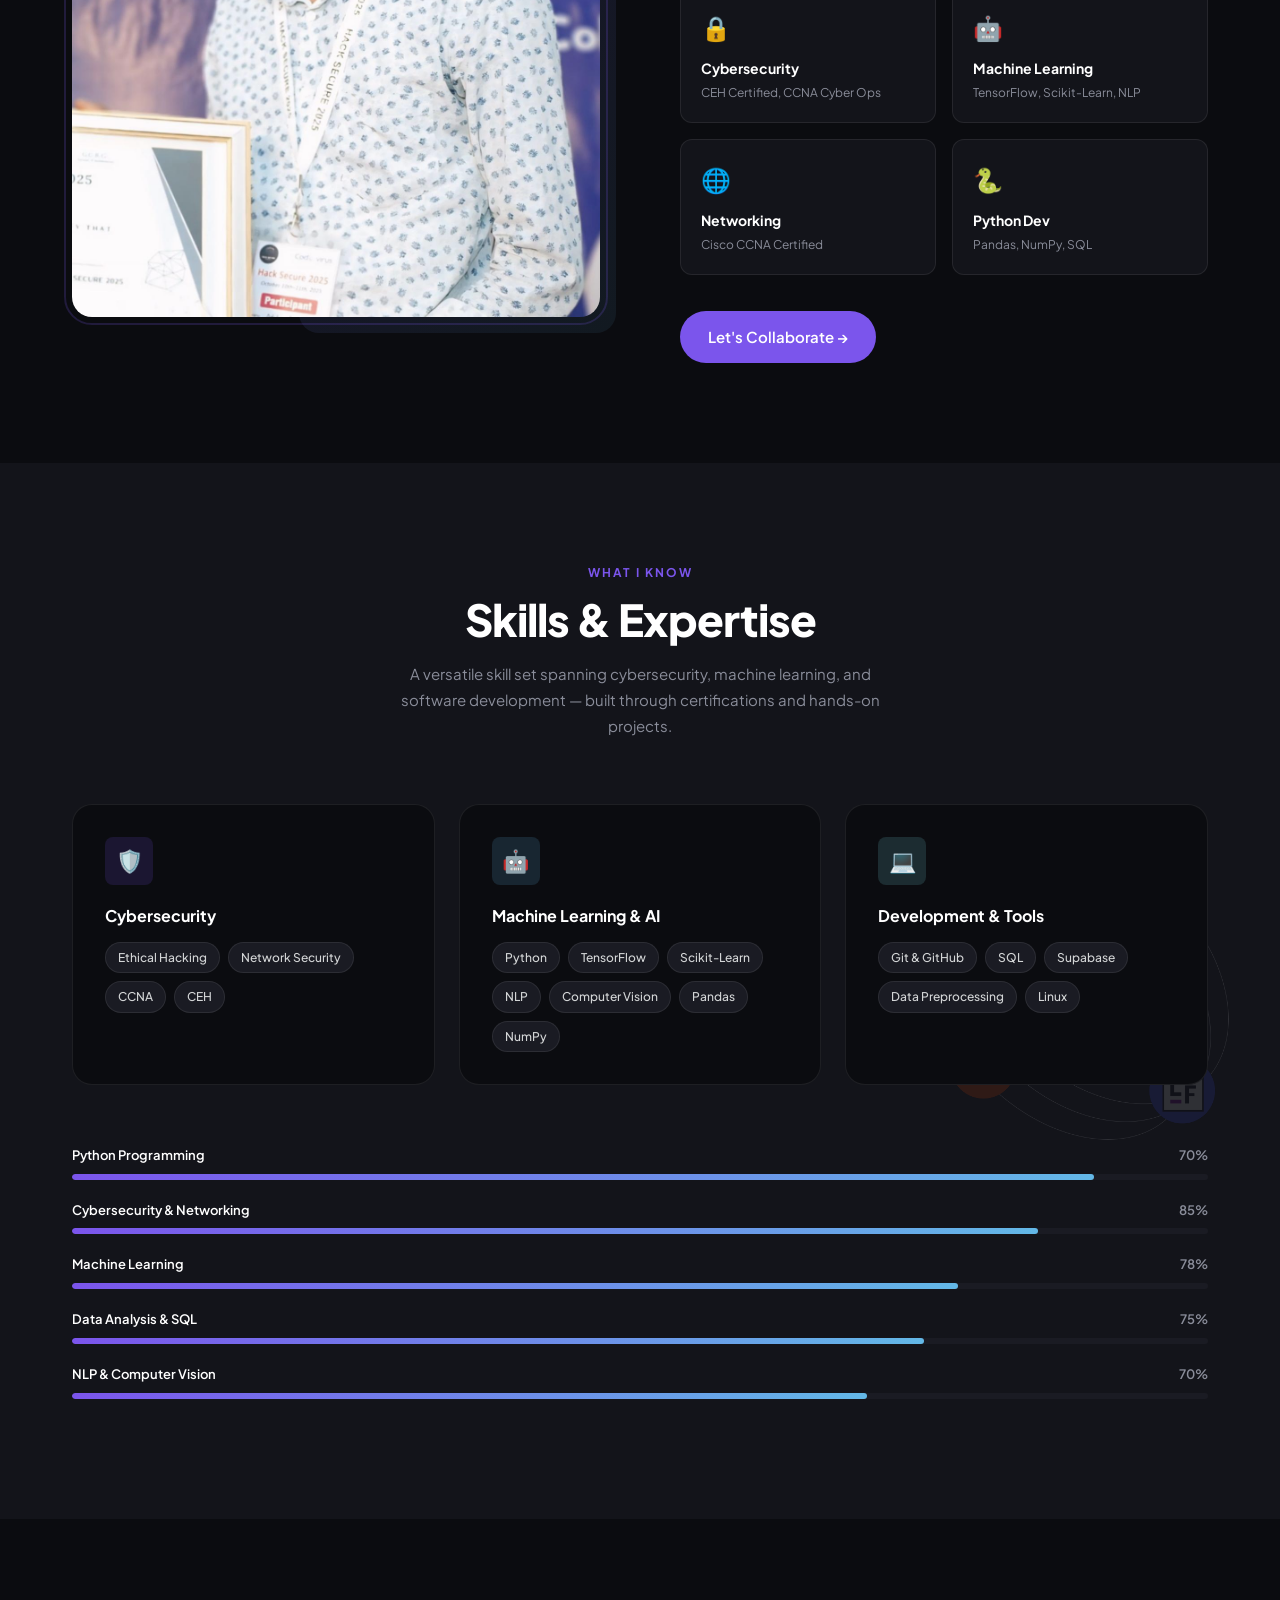
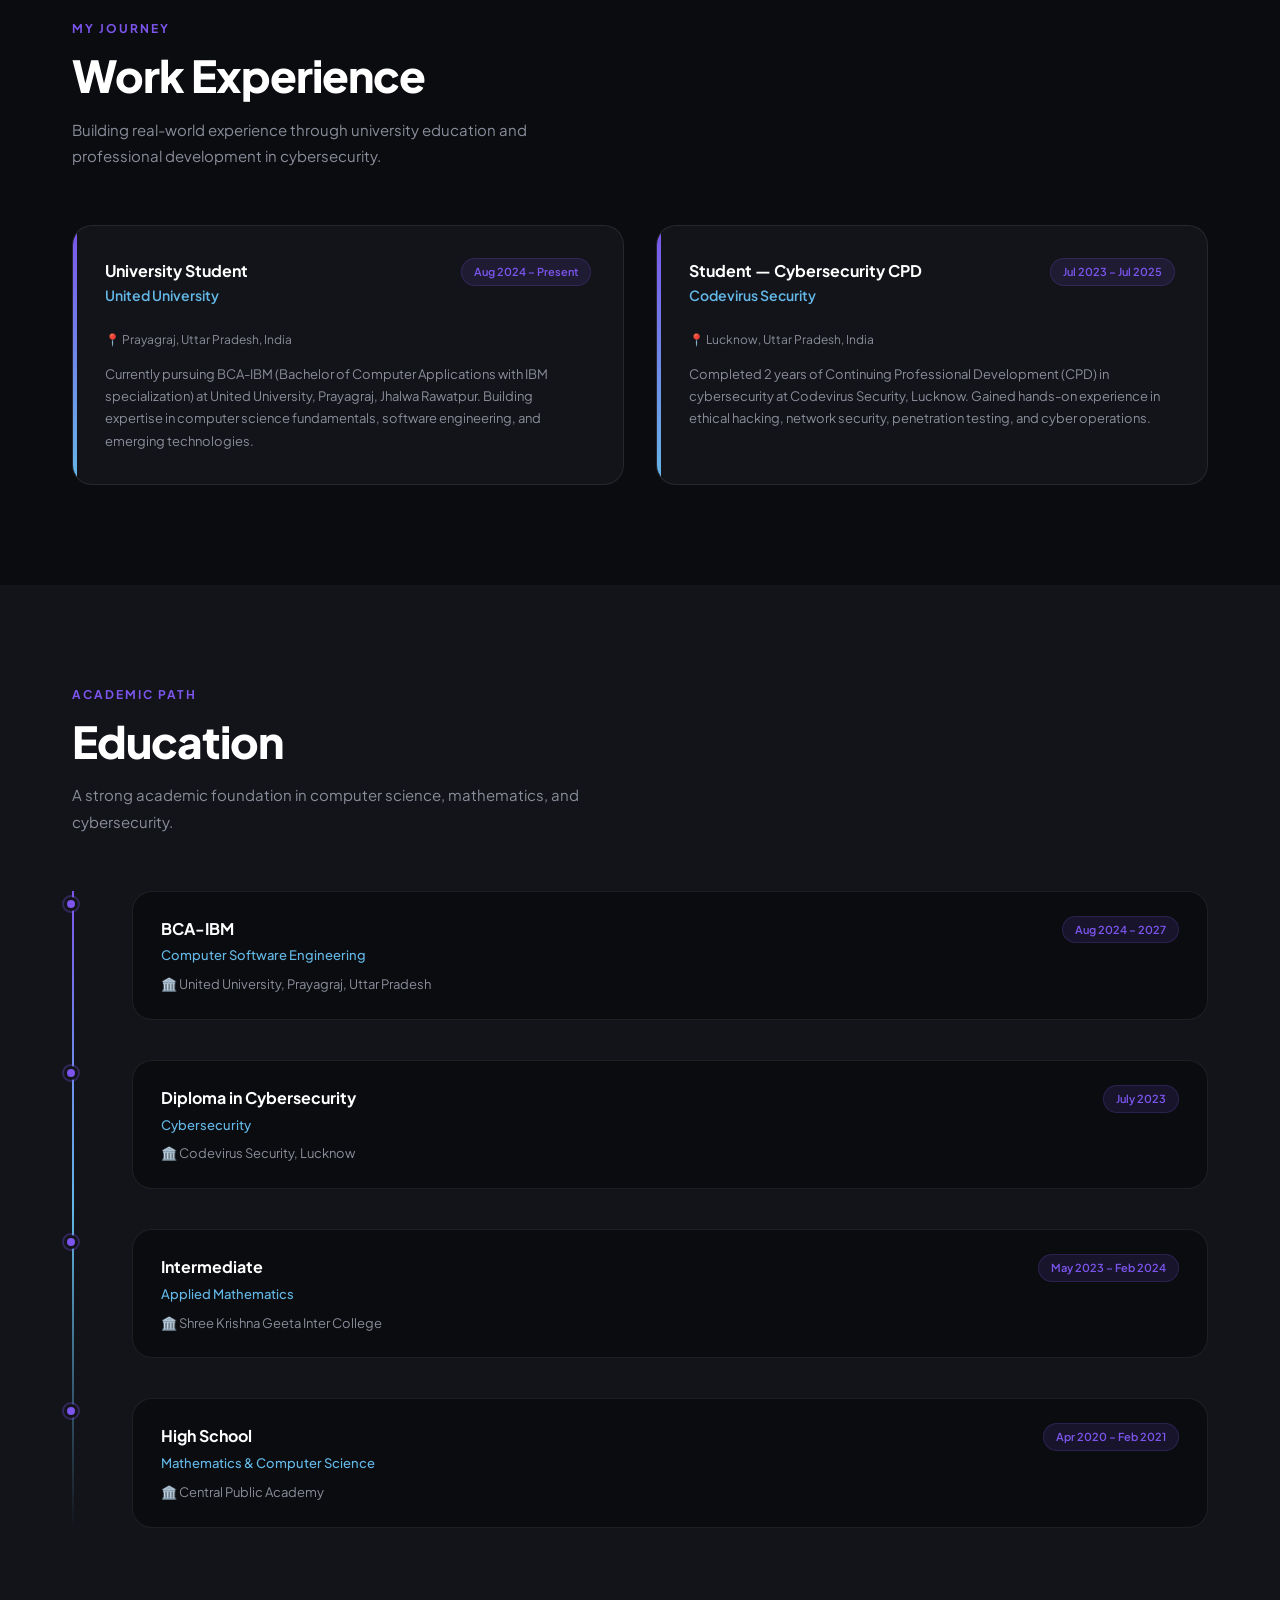
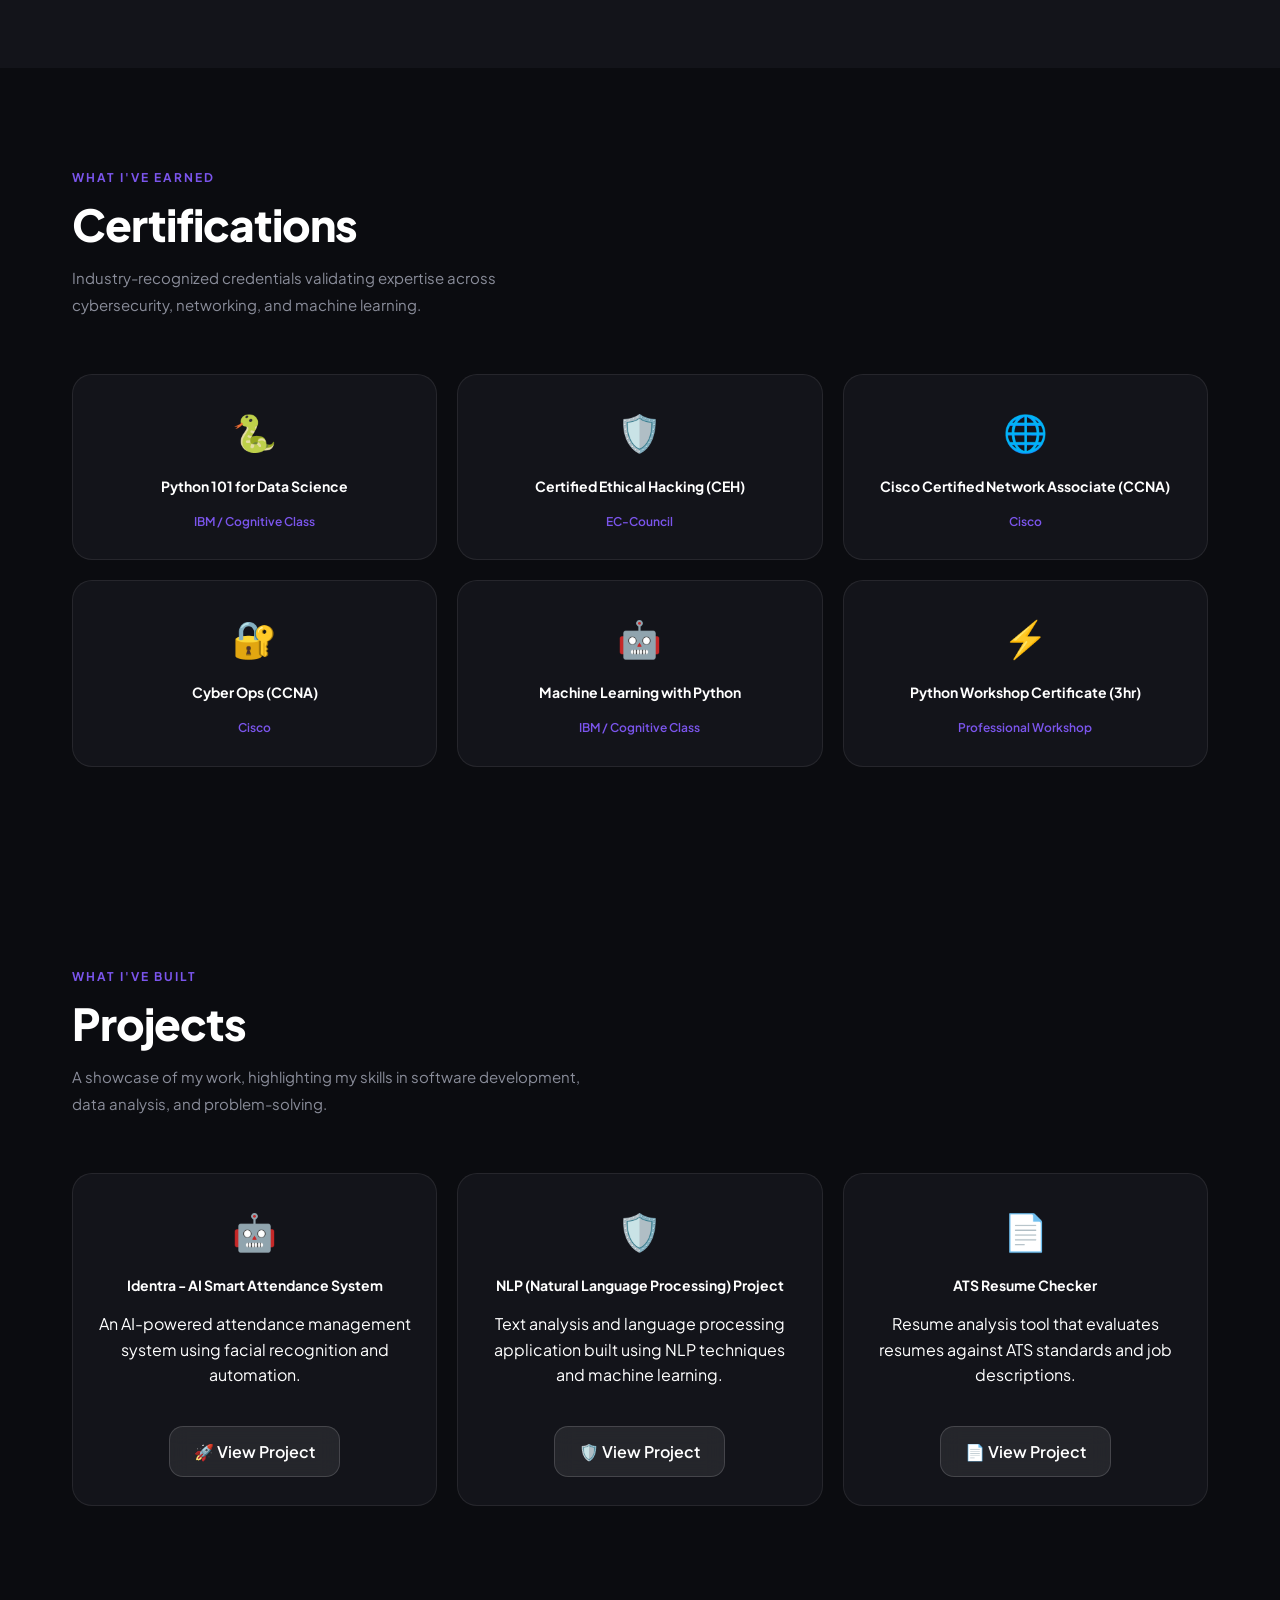
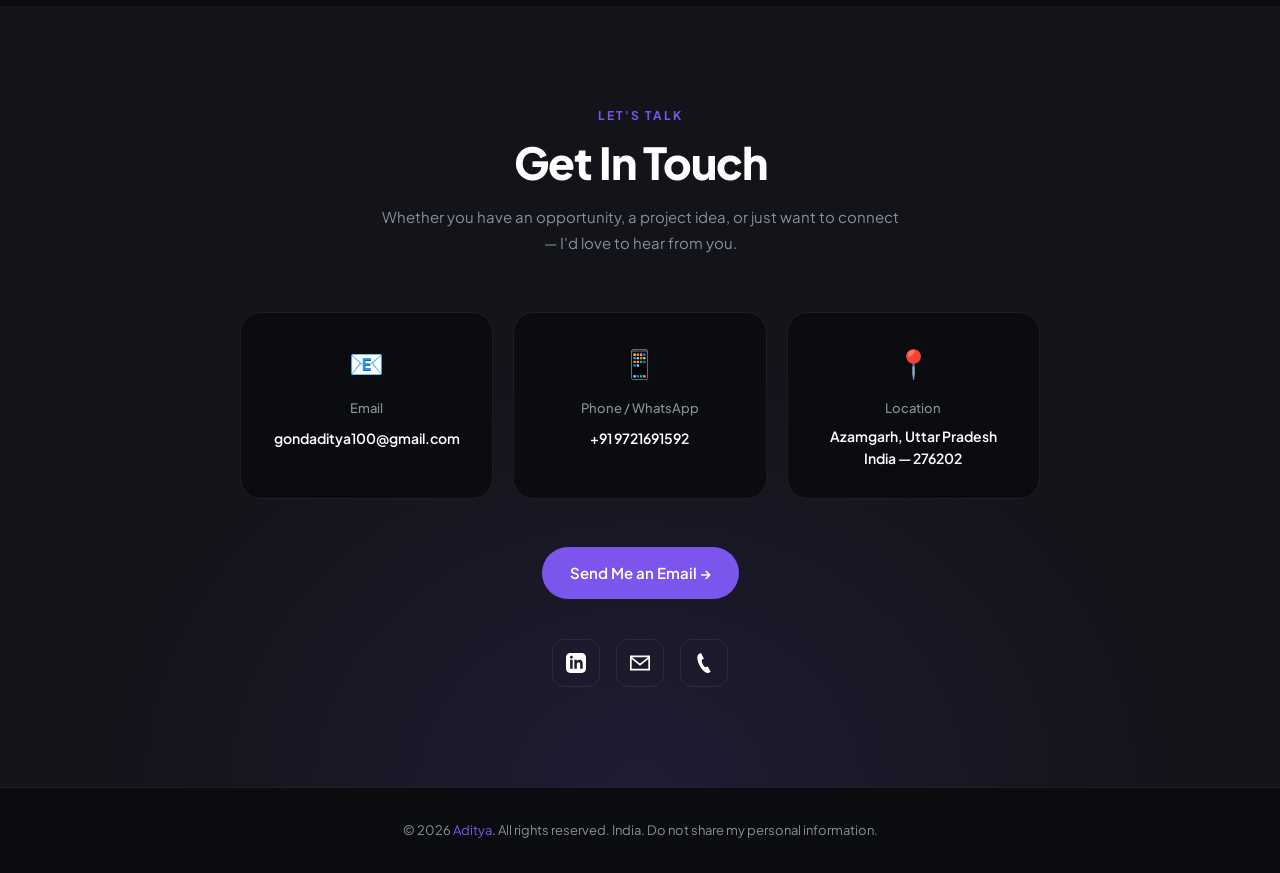
==== commit c09fd90e: "Updated portfolio website" ====
--- a/aditya_portfolio/index.html
+++ b/aditya_portfolio/index.html
@@ -6,7 +6,7 @@
   <title>Aditya Gond — ML Engineer</title>
   <meta name="description" content="Portfolio of Aditya Gond — Cybersecurity Specialist, Machine Learning Engineer, Python Developer." />
   <link rel="stylesheet" href="css/style.css" />
-  <link rel="icon" type="image/png" sizes="128x128" href="images/ad.png" />
+  <link rel="icon" type="image/png" sizes="60x60" href="images/ad.png" />
   <!-- Google Fonts -->
   <link rel="preconnect" href="https://fonts.googleapis.com" />
   <link rel="preconnect" href="https://fonts.gstatic.com" crossorigin />
--- a/aditya_portfolio/css/style.css
+++ b/aditya_portfolio/css/style.css
@@ -151,13 +151,13 @@
 }
 
 .nav-logo {
-  height: 80px;
+  height: 50px;
   display: flex;
   align-items: center;
 }
 
 .nav-logo img {
-  height: 130px;
+  height: 100px;
   width: auto;
   transform: scale(1.4) translateY(5px);
   transform-origin: center center;
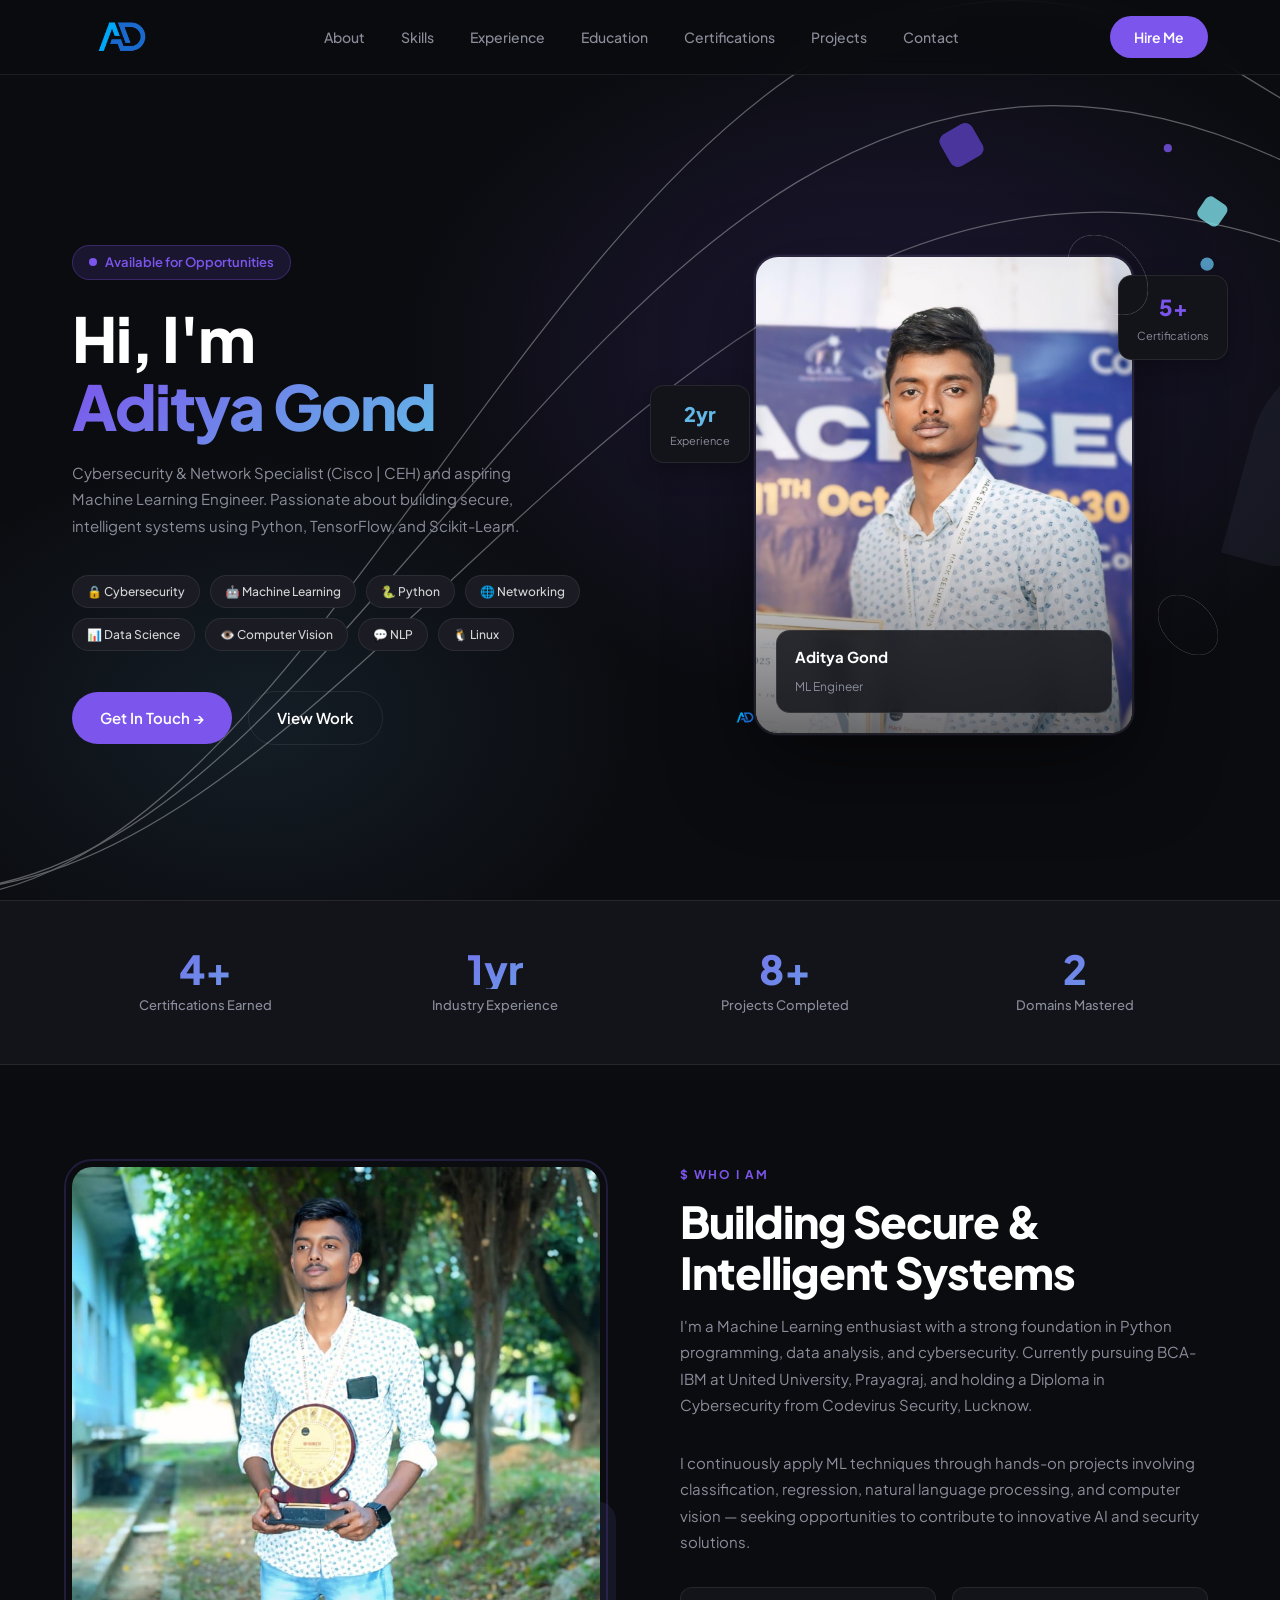
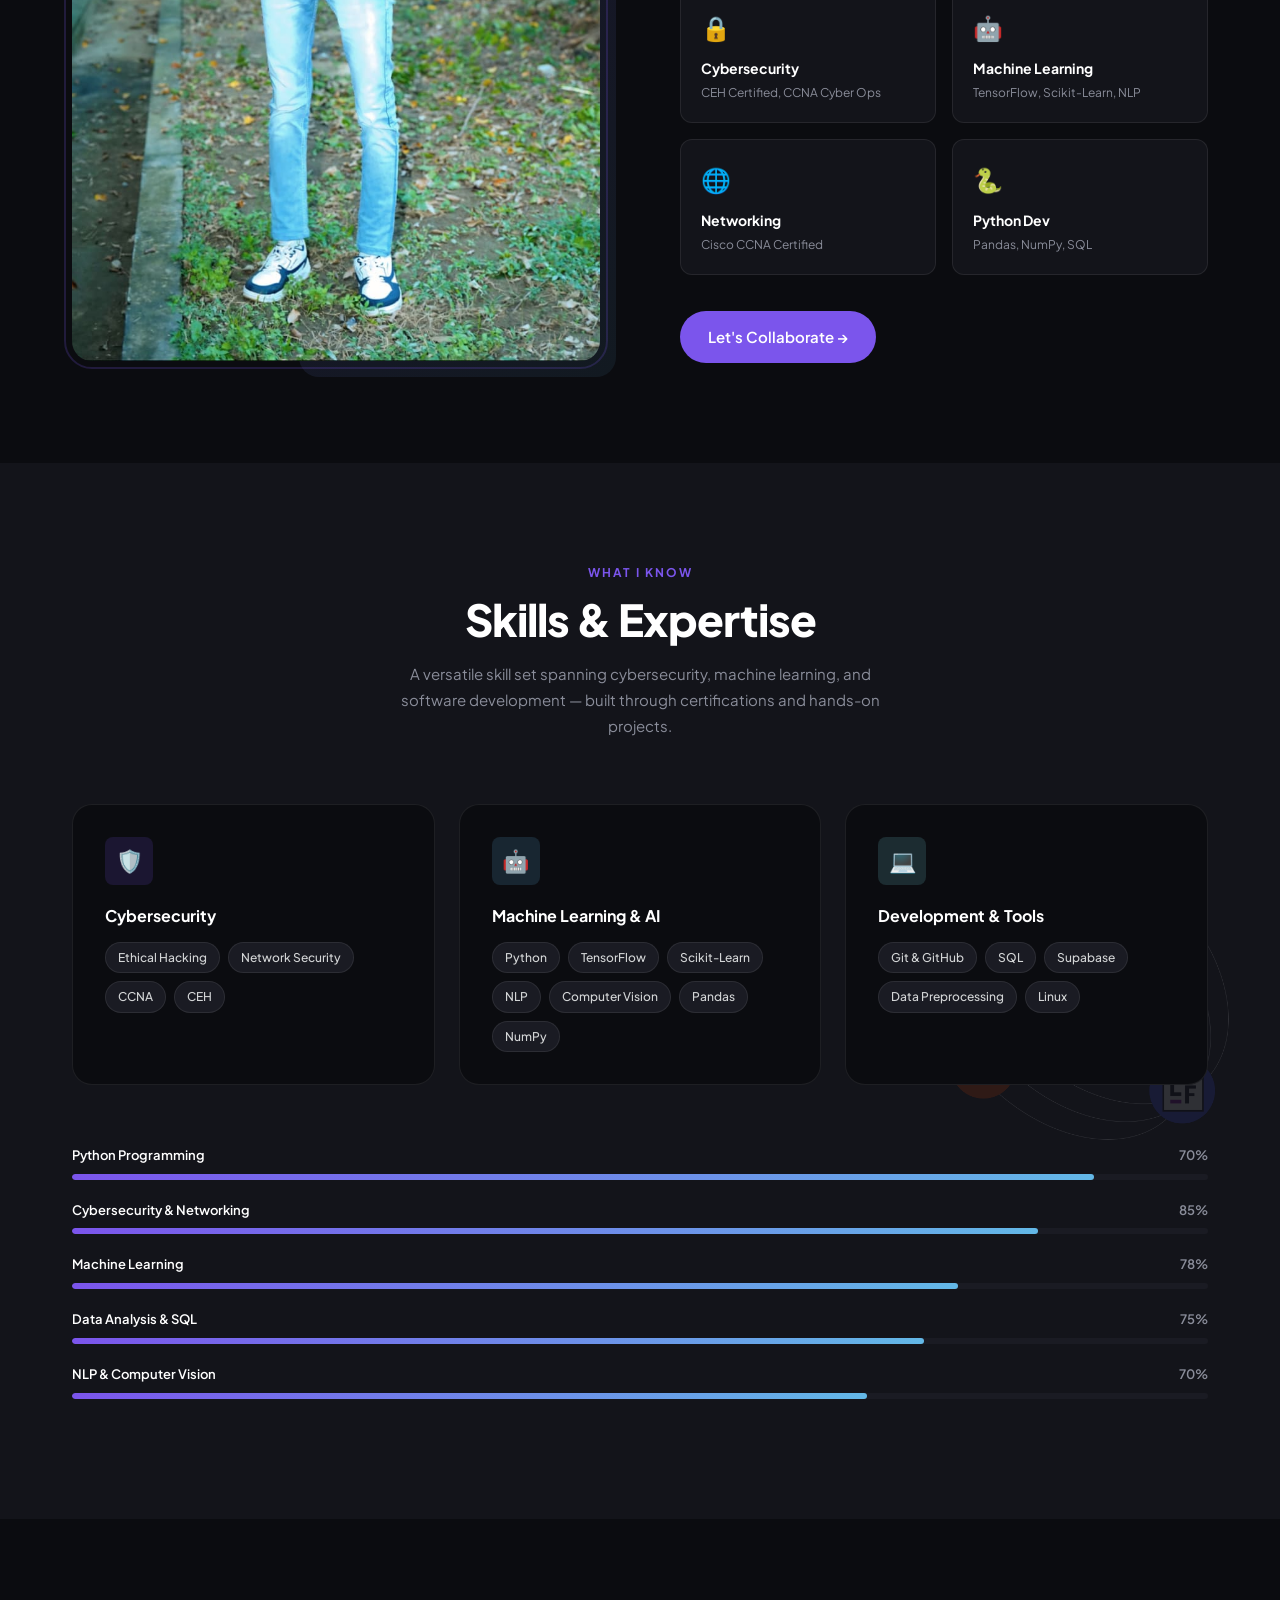
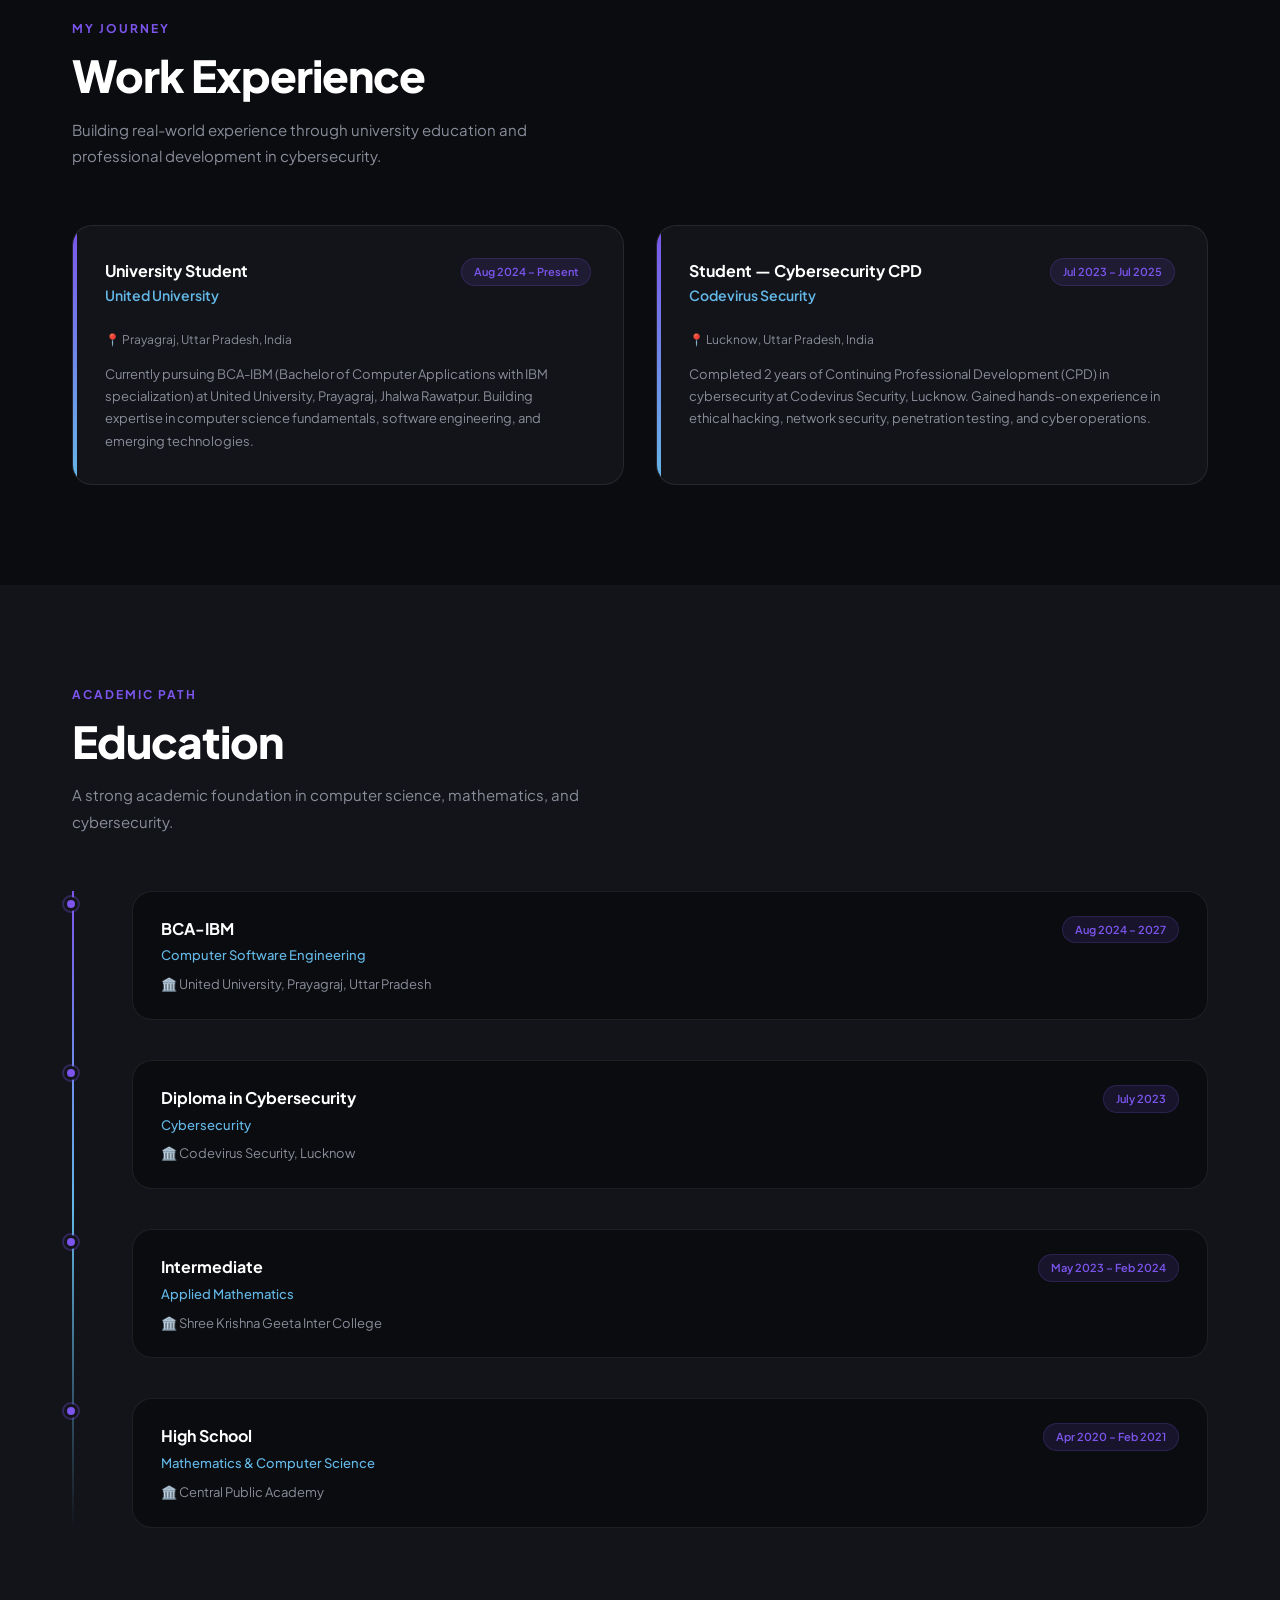
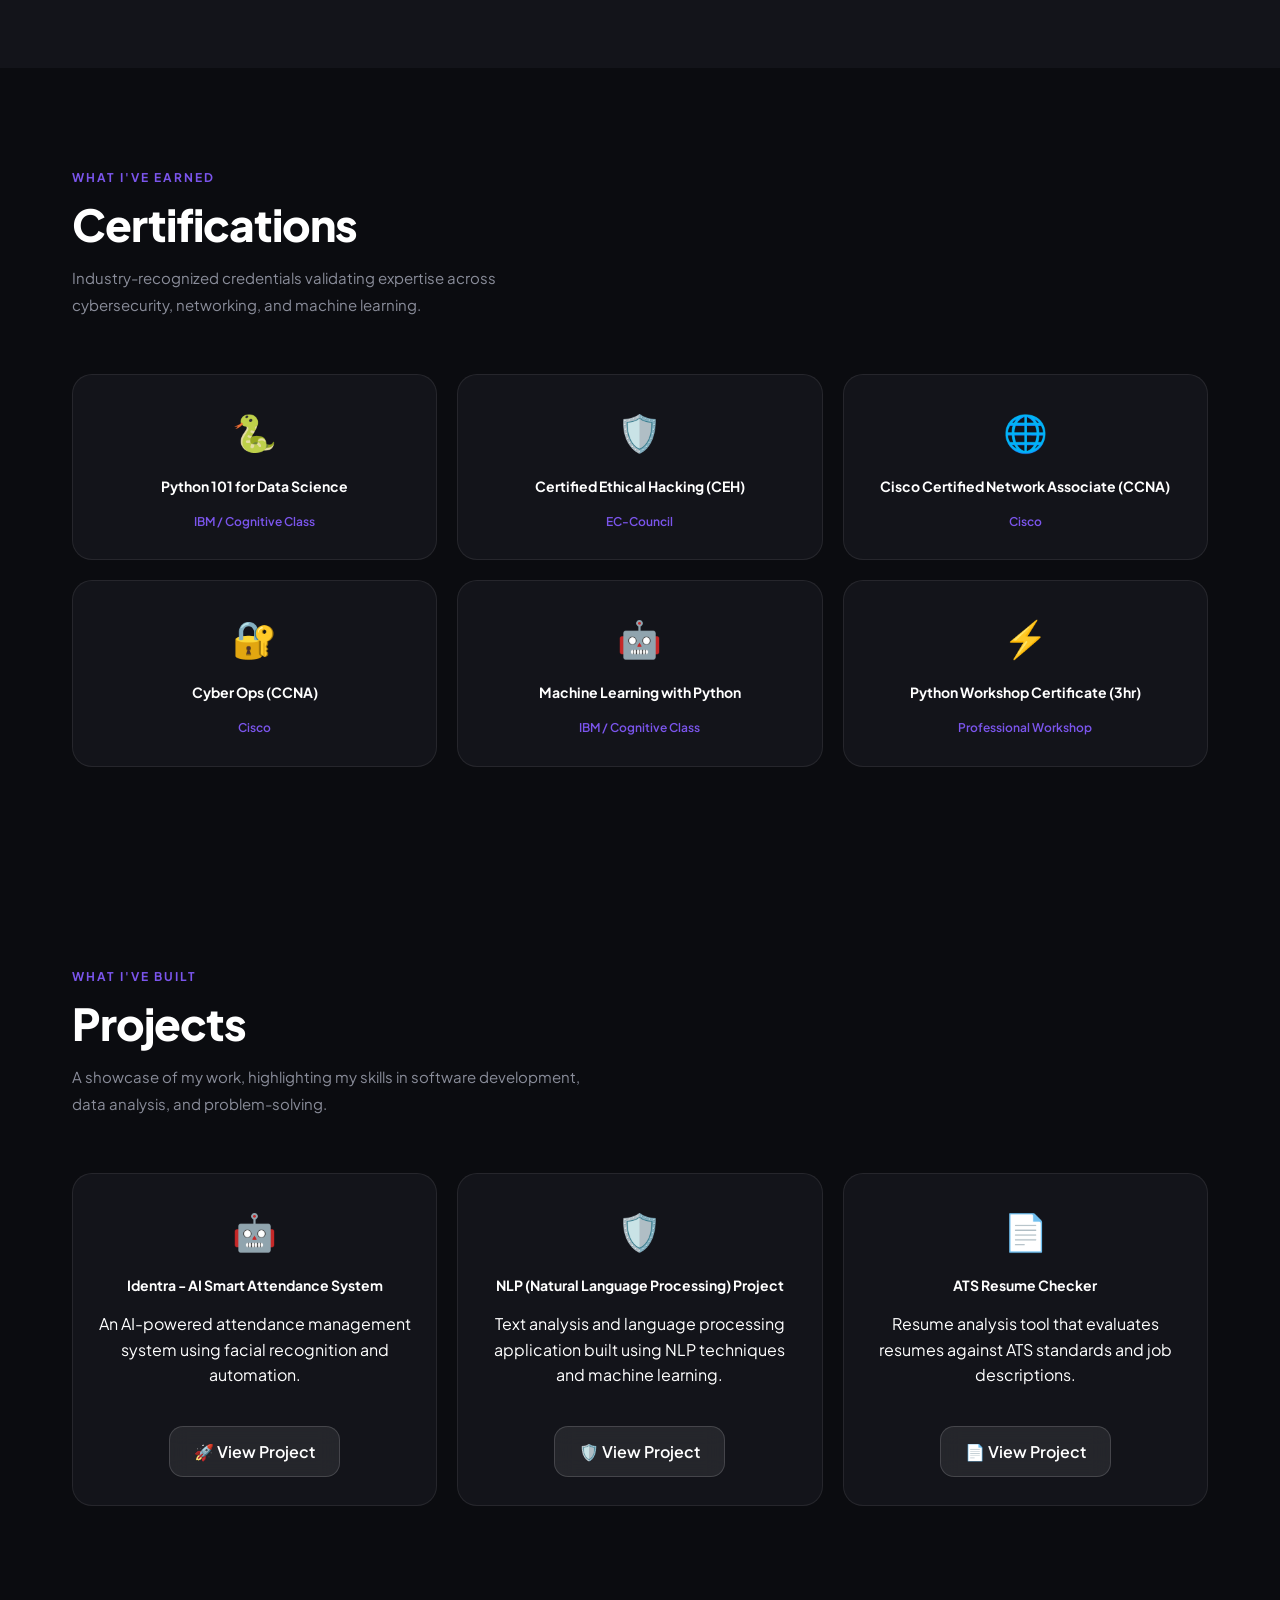
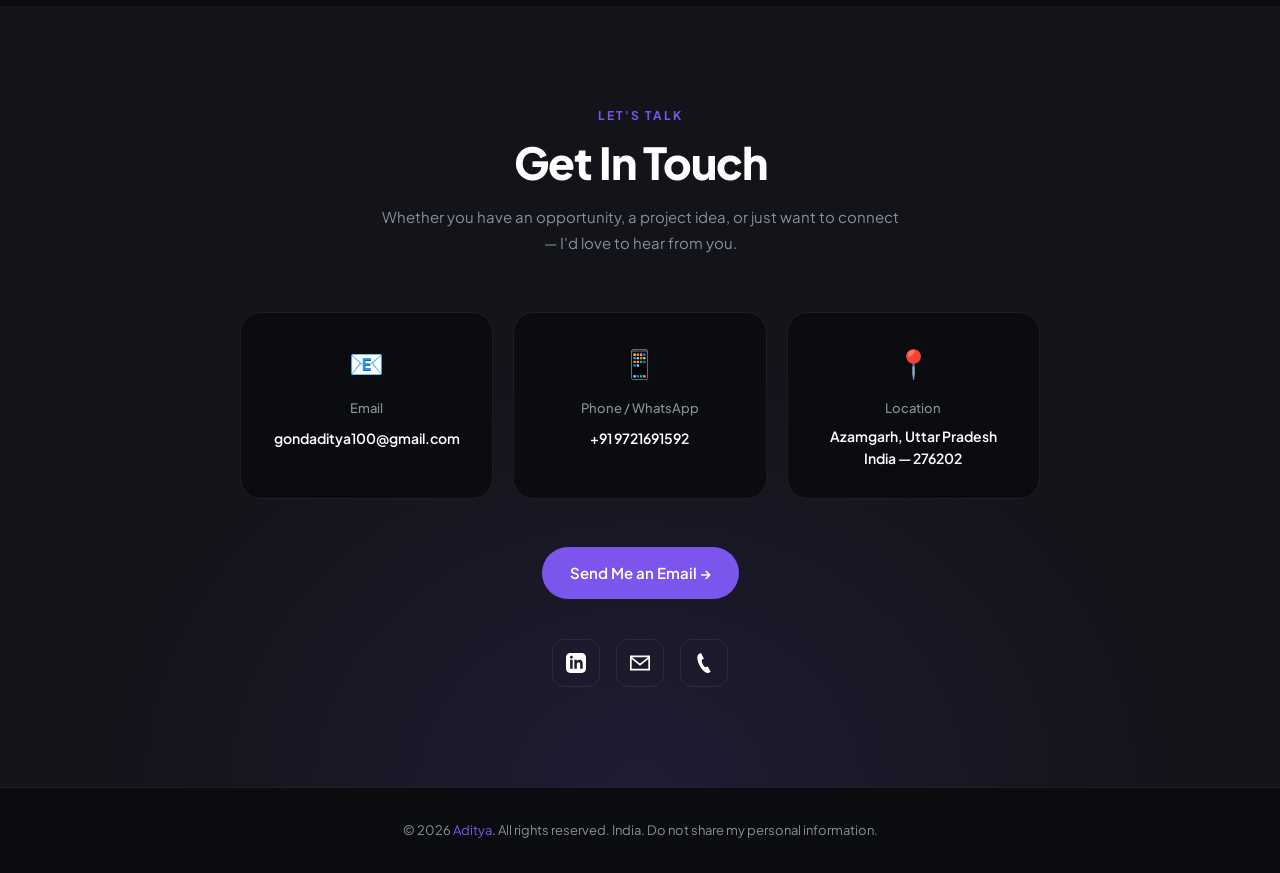
==== commit 182b5599: "Updated portfolio website" ====
--- a/aditya_portfolio/index.html
+++ b/aditya_portfolio/index.html
@@ -96,7 +96,7 @@
     <!-- Right: Photo -->
     <div class="hero-photo-wrap">
       <div class="photo-card">
-        <img src="images/profile.jpg" alt="Aditya Gond at Hack Secure 2025" />
+        <img src="images/adi.png" alt="Aditya Gond at Hack Secure 2025" />
 
         <div class="photo-badge">
           <strong>Aditya Gond</strong>
@@ -158,7 +158,7 @@
     <div class="about-grid">
 
       <div class="about-img-wrap fade-up">
-        <img src="images/profile.jpg" alt="Aditya Gond" />
+        <img src="images/profile.png" alt="Aditya Gond" />
         <div class="about-bg-card"></div>
       </div>
 
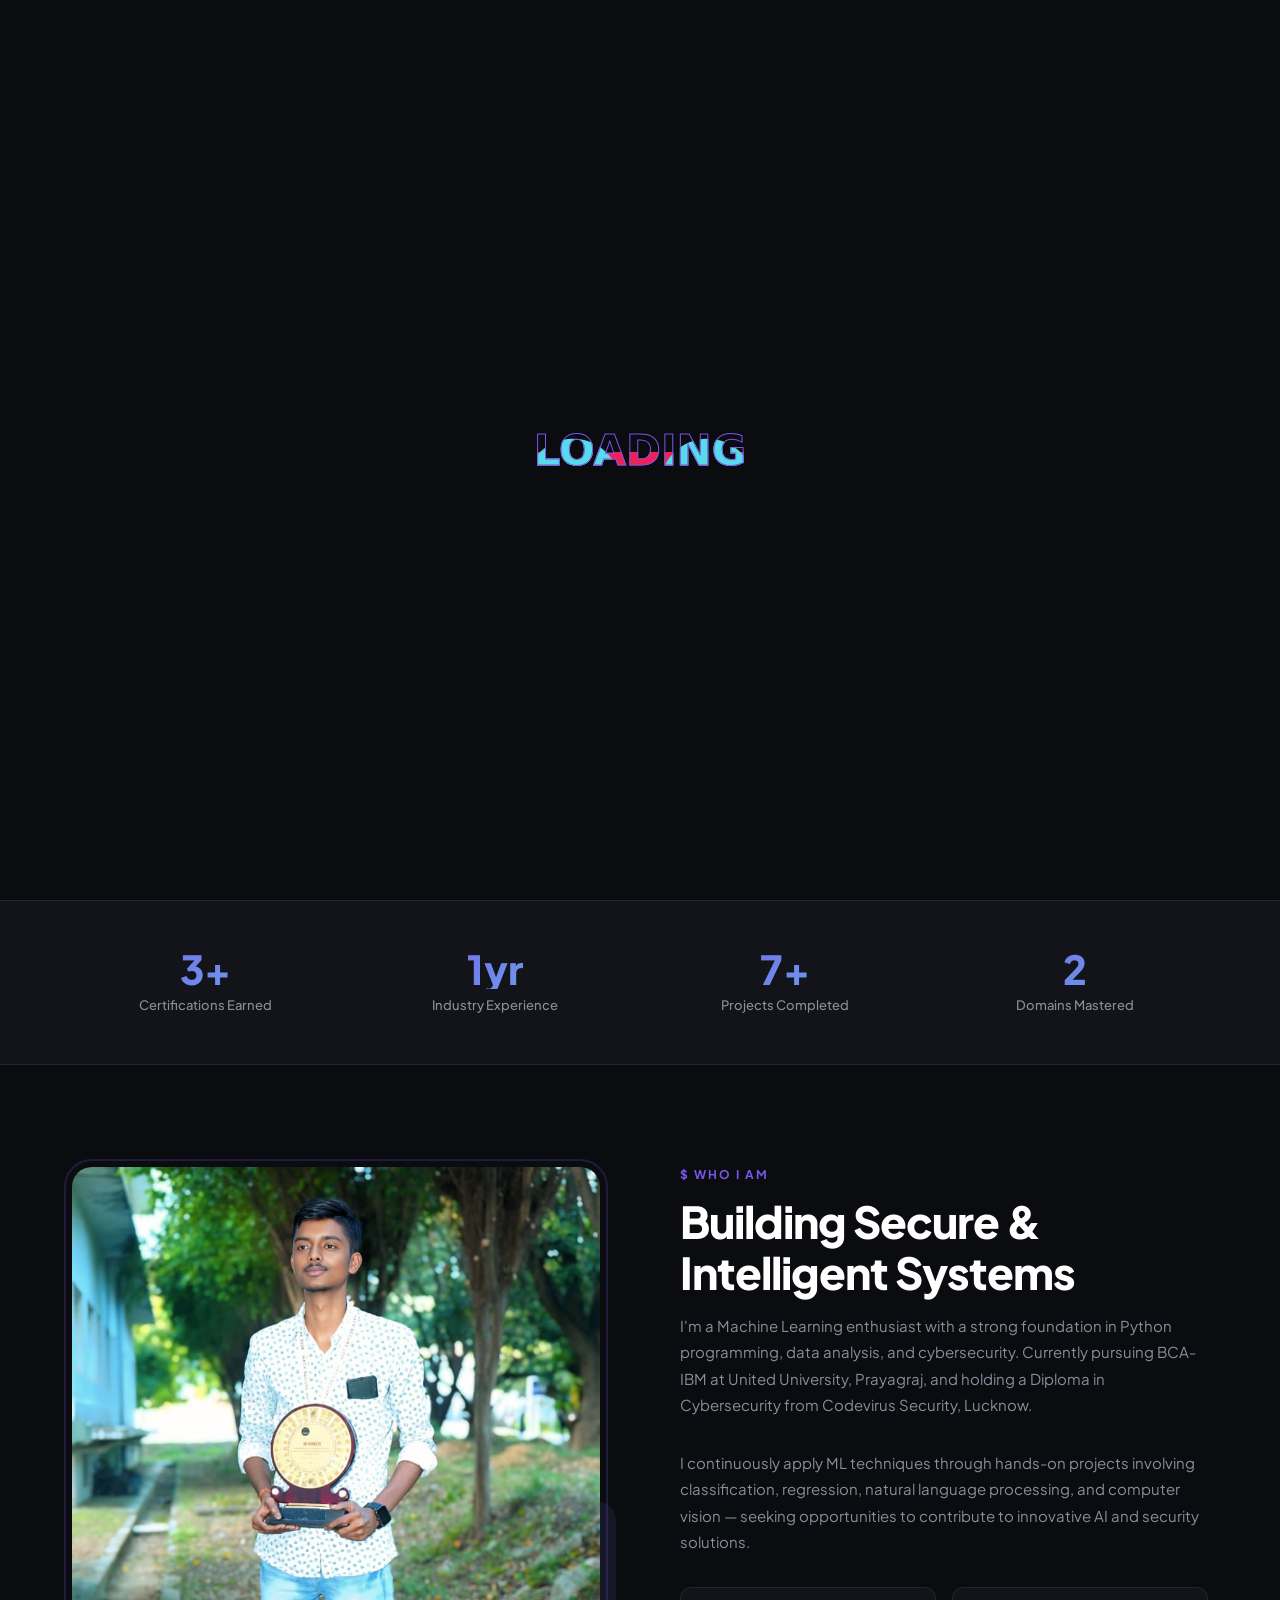
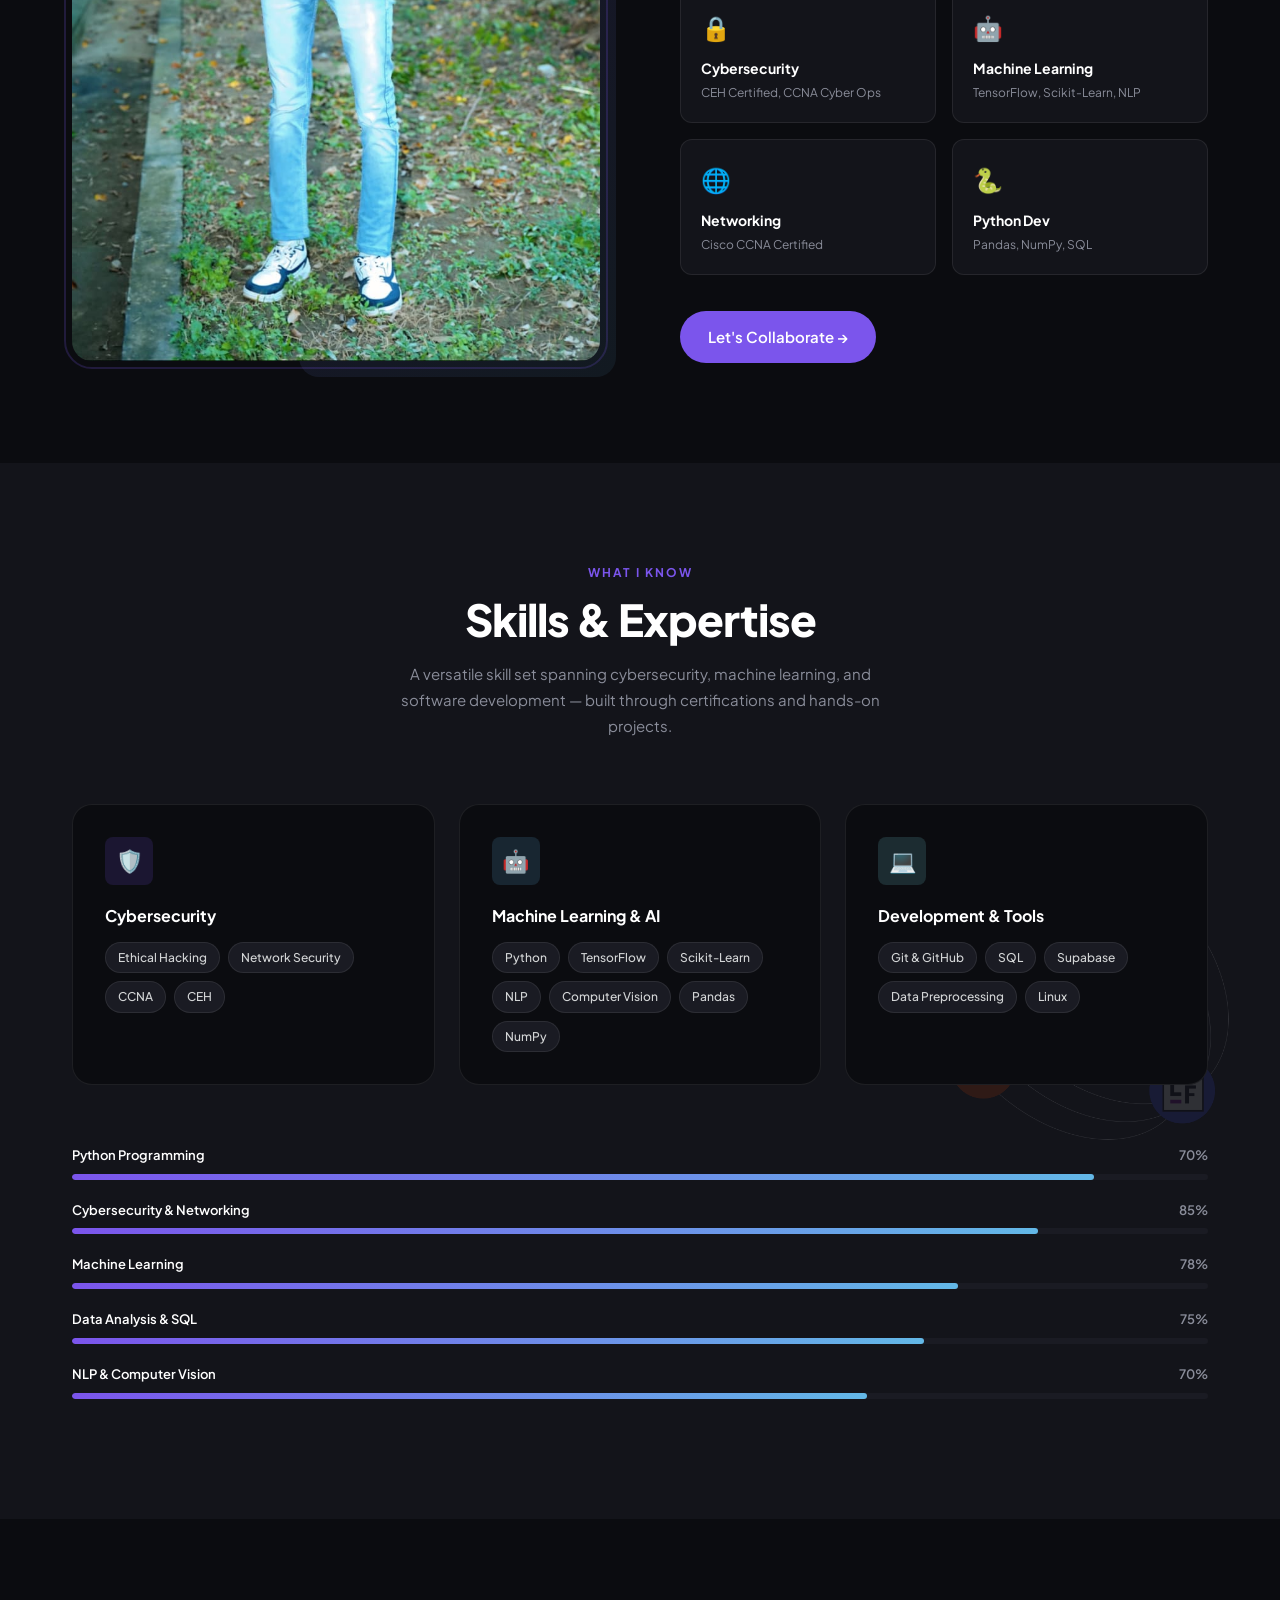
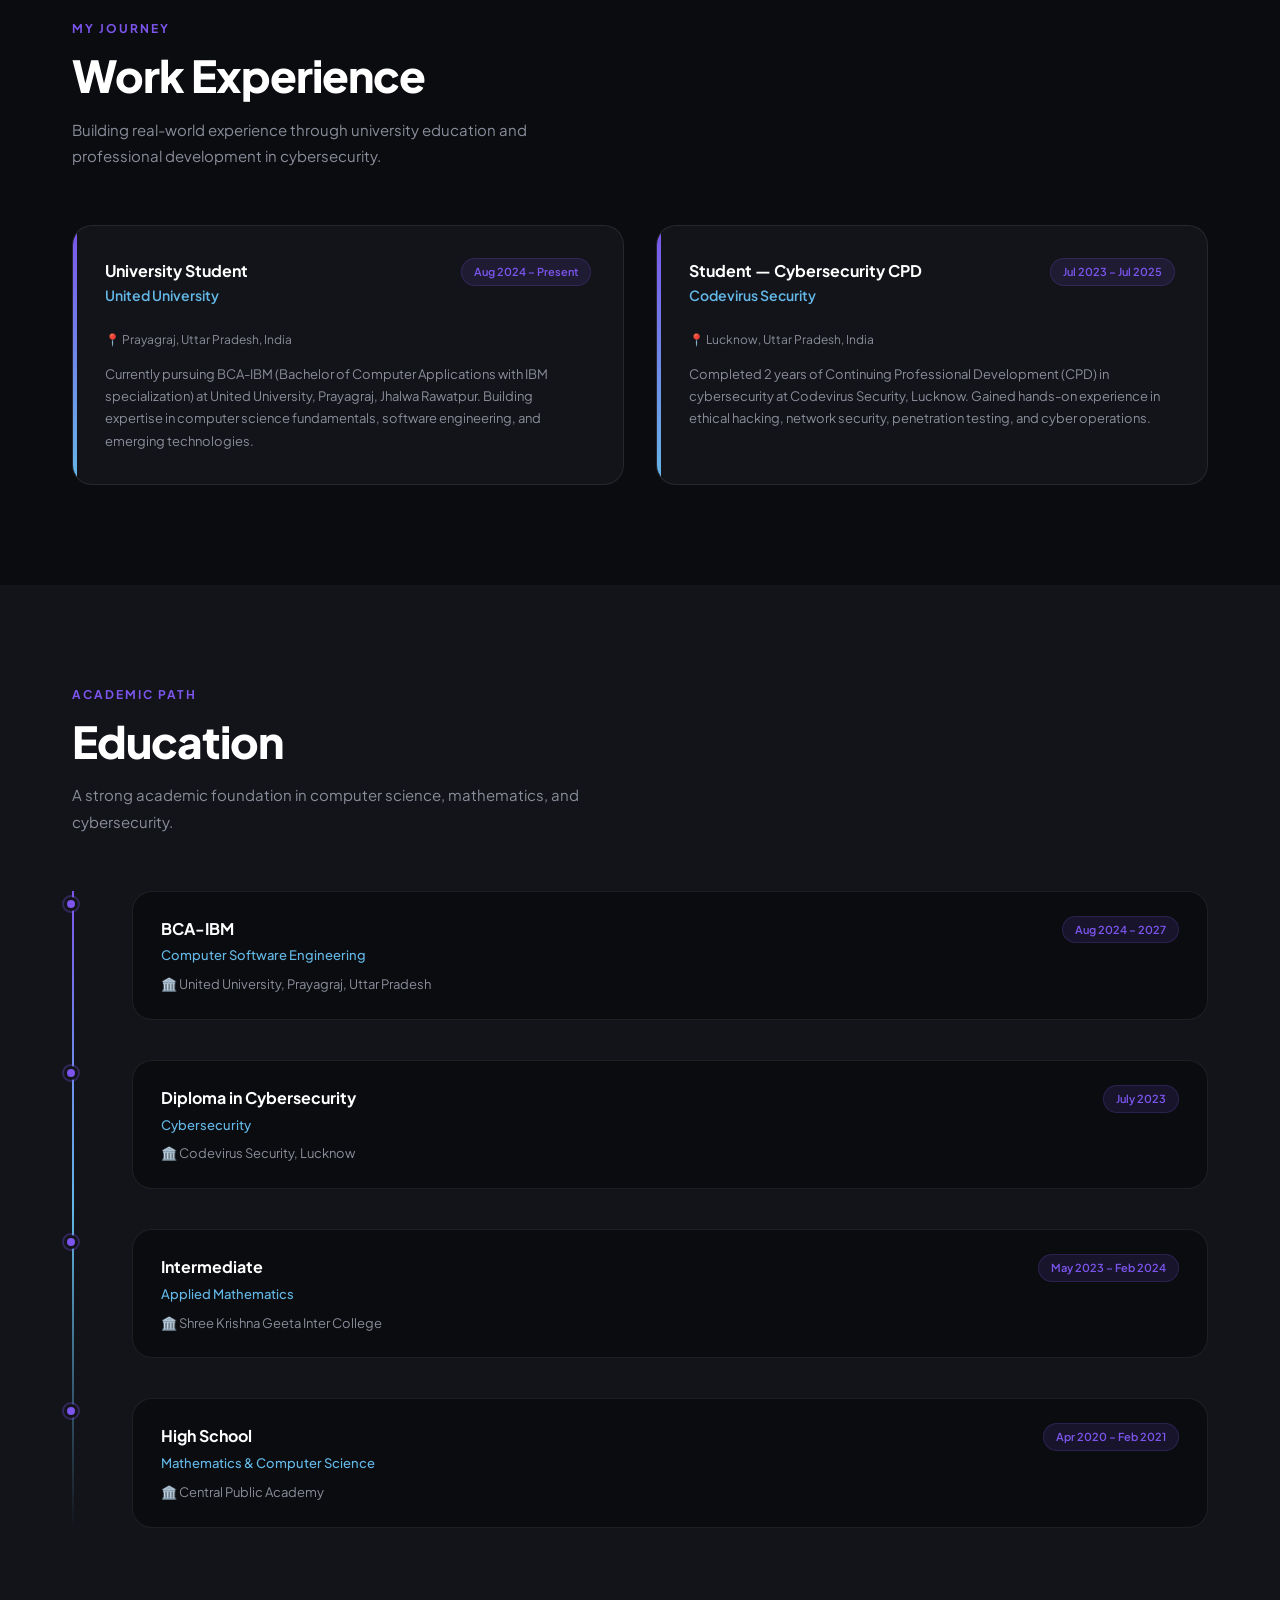
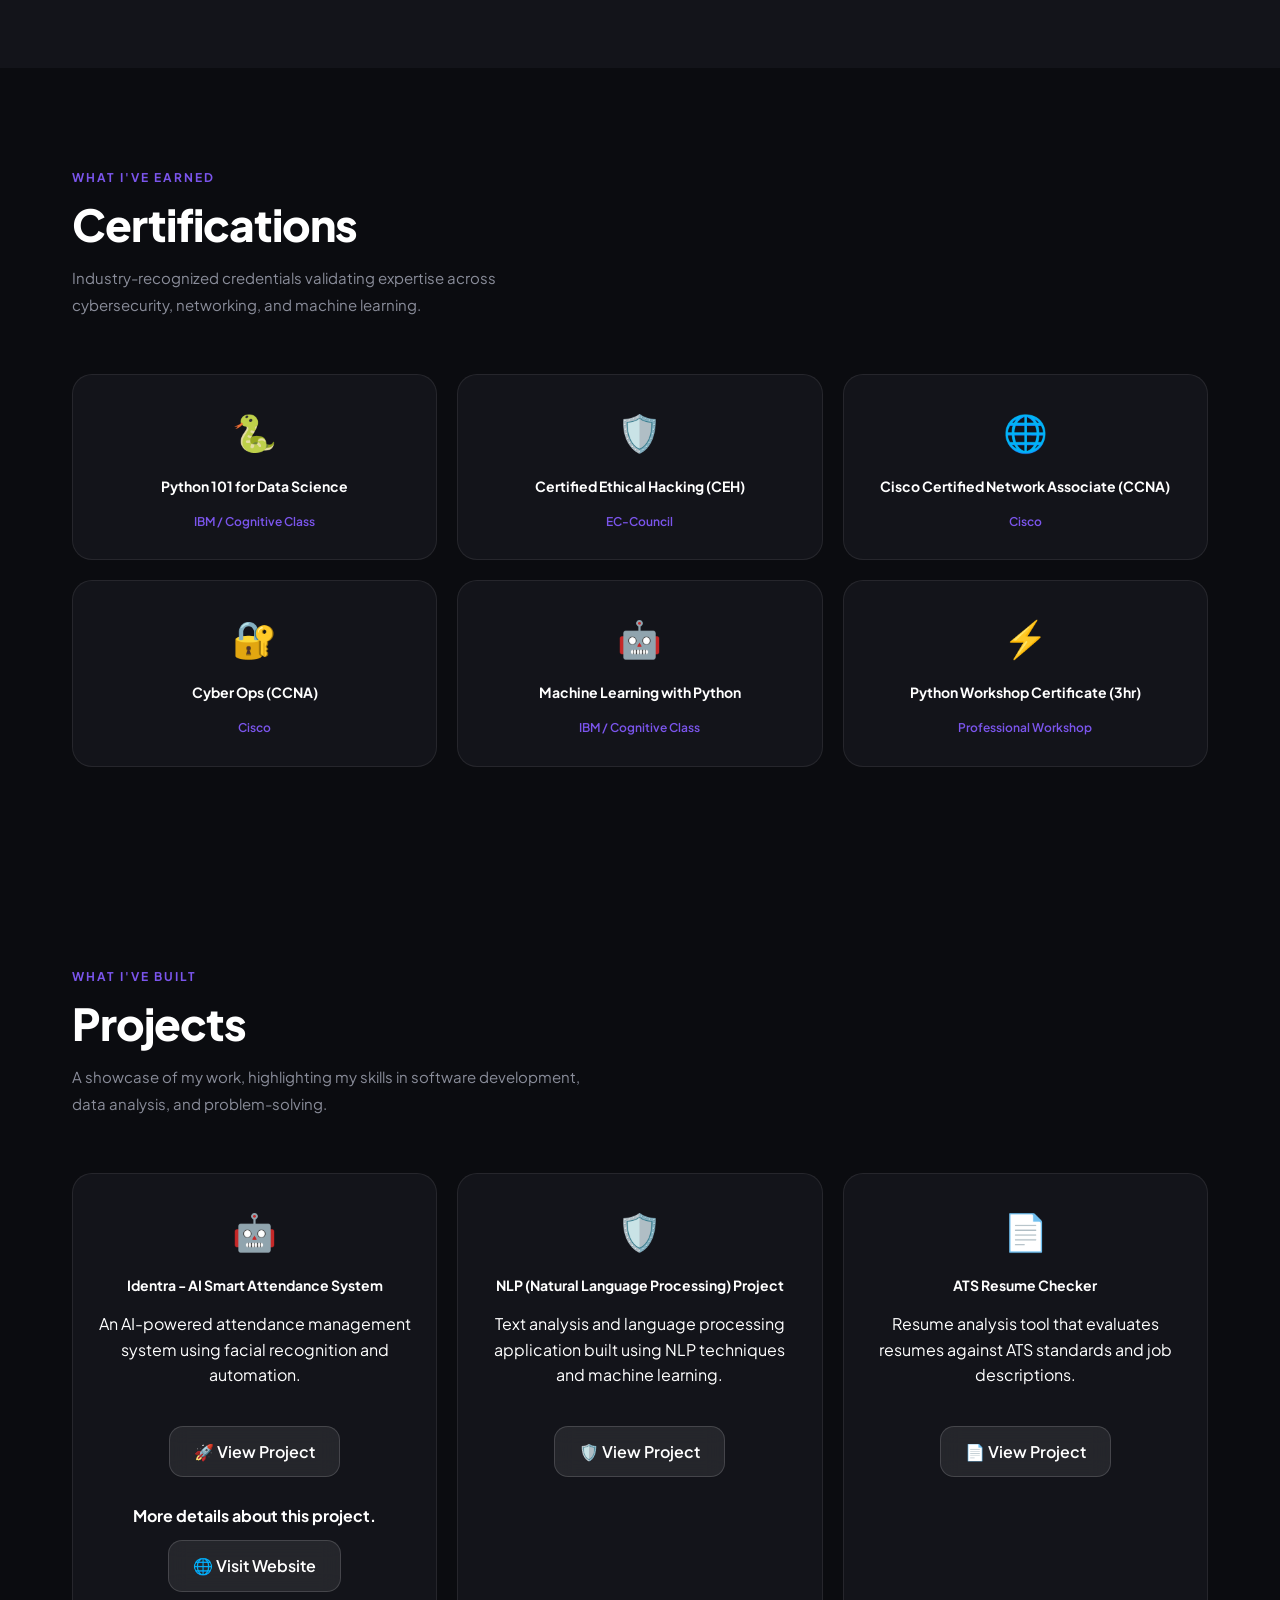
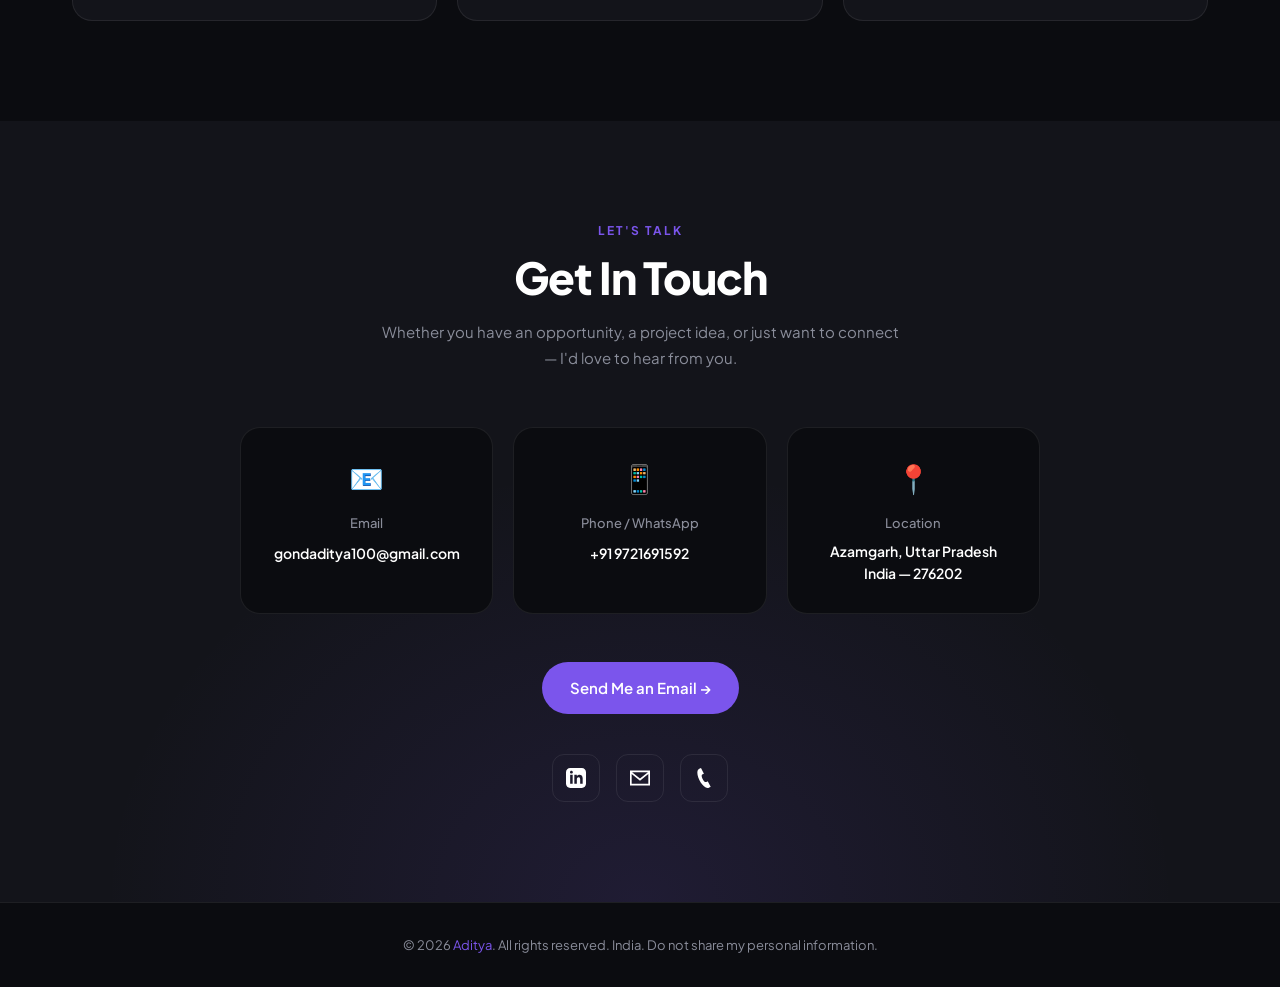
==== commit fbb5e15d: "Updated portfolio website" ====
--- a/aditya_portfolio/index.html
+++ b/aditya_portfolio/index.html
@@ -496,8 +496,17 @@
          class="project-btn">
          🚀 View Project
         </a>
-      </div>
-
+        <br>
+        <p class="cert-desc">
+          <br>
+          <b>More details about this project.</b>
+        </p>
+         <a href="https://identra-landing-page.vercel.app/"
+         target="_blank"
+         class="project-btn">
+          🌐 Visit Website
+        </a>
+      </div>
       <!-- Project 2 -->
       <div class="cert-card fade-up stagger-1">
         <div class="project-icon">🛡️</div>
